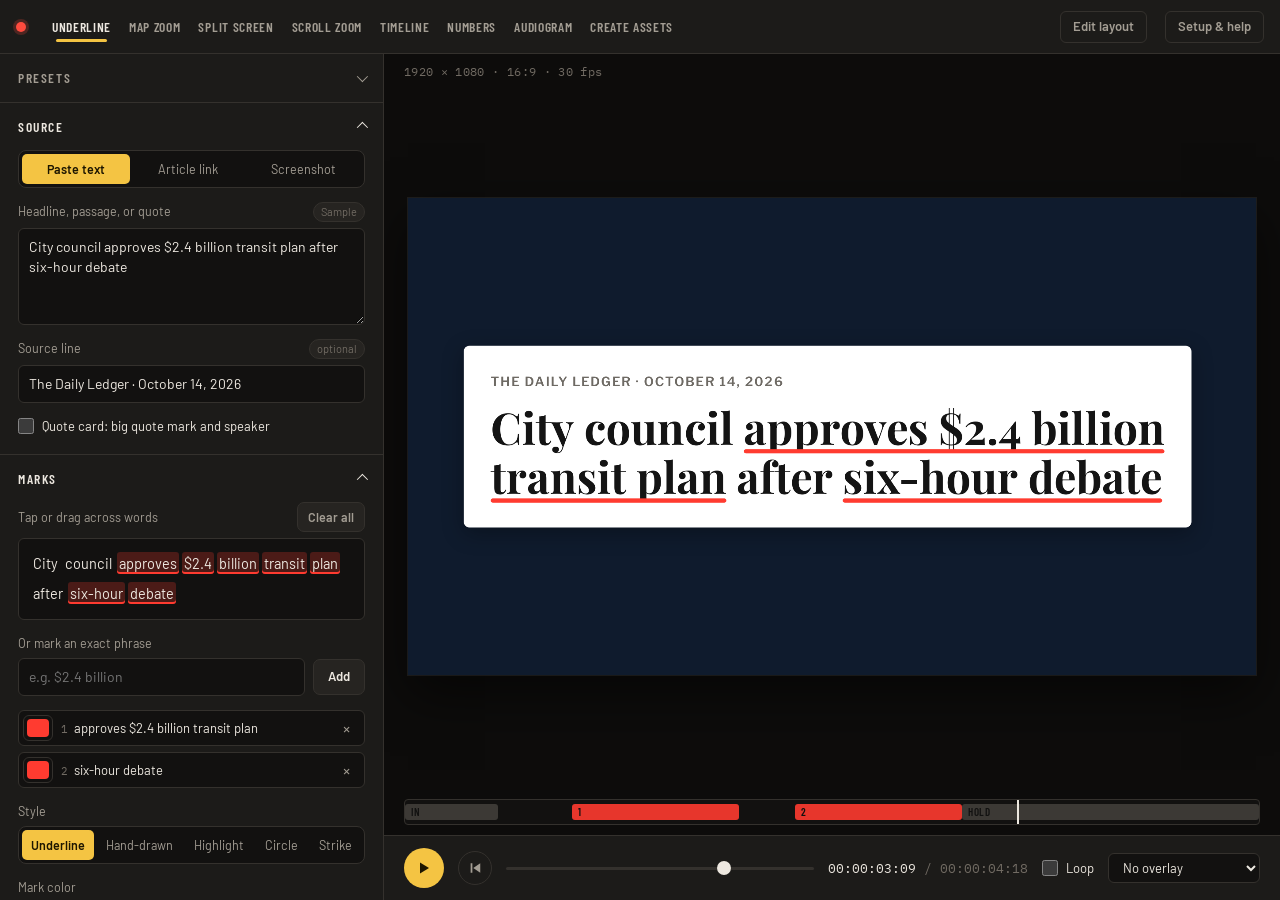
==== apps/clipcut/ui/graphics/index.html @ 6d70668c "Phase 2: Clip Studio inside, as the Graphics tab; platform overlays in the player - The Graphics tab" ====
<!doctype html>
<html lang="en">
<head>
<meta charset="utf-8">
<meta name="viewport" content="width=device-width, initial-scale=1, viewport-fit=cover">
<title>Clip Studio</title>
<meta name="description" content="Browser tools for news-style video clips: animated underlines, map zooms and routes, split-screen layouts, and document scroll-and-zoom highlights.">
<link rel="preconnect" href="https://fonts.googleapis.com">
<link rel="preconnect" href="https://fonts.gstatic.com" crossorigin>
<!-- Interface fonts -->
<link rel="stylesheet" href="https://fonts.googleapis.com/css2?family=Barlow:wght@400;500;600;700&family=Barlow+Condensed:wght@500;600;700&family=IBM+Plex+Mono:wght@400;500&display=swap">
<!-- Fonts for the clips themselves (one link each so a single failure can't break the rest) -->
<link rel="stylesheet" href="https://fonts.googleapis.com/css2?family=Playfair+Display:wght@400;700;900&display=swap">
<link rel="stylesheet" href="https://fonts.googleapis.com/css2?family=Merriweather:wght@400;700;900&display=swap">
<link rel="stylesheet" href="https://fonts.googleapis.com/css2?family=Libre+Caslon+Text:wght@400;700&display=swap">
<link rel="stylesheet" href="https://fonts.googleapis.com/css2?family=Source+Serif+4:wght@400;700;900&display=swap">
<link rel="stylesheet" href="https://fonts.googleapis.com/css2?family=DM+Serif+Display&display=swap">
<link rel="stylesheet" href="https://fonts.googleapis.com/css2?family=Libre+Franklin:wght@400;600;700;900&display=swap">
<link rel="stylesheet" href="https://fonts.googleapis.com/css2?family=Inter:wght@400;700;900&display=swap">
<link rel="stylesheet" href="https://fonts.googleapis.com/css2?family=Roboto:wght@400;700;900&display=swap">
<link rel="stylesheet" href="https://fonts.googleapis.com/css2?family=Archivo:wght@400;700;900&display=swap">
<link rel="stylesheet" href="https://fonts.googleapis.com/css2?family=Montserrat:wght@400;700;900&display=swap">
<link rel="stylesheet" href="https://fonts.googleapis.com/css2?family=Roboto+Condensed:wght@400;700&display=swap">
<link rel="stylesheet" href="https://fonts.googleapis.com/css2?family=Oswald:wght@400;700&display=swap">
<link rel="stylesheet" href="https://fonts.googleapis.com/css2?family=Bebas+Neue&display=swap">
<link rel="stylesheet" href="lib/maplibre-gl/dist/maplibre-gl.css">
<link rel="stylesheet" href="css/styles.css">
</head>
<body>
<div class="app">
  <header class="topbar">
    <div class="brand"><span class="tally" aria-hidden="true"></span><span>Clip Studio</span></div>
    <nav class="tabs" role="tablist" aria-label="Tools">
      <button class="tab" role="tab" id="tab-ul" aria-controls="tool-ul" aria-selected="true">Underline</button>
      <button class="tab" role="tab" id="tab-mp" aria-controls="tool-mp" aria-selected="false">Map Zoom</button>
      <button class="tab" role="tab" id="tab-sp" aria-controls="tool-sp" aria-selected="false">Split Screen</button>
      <button class="tab" role="tab" id="tab-sz" aria-controls="tool-sz" aria-selected="false">Scroll Zoom</button>
      <button class="tab" role="tab" id="tab-tl" aria-controls="tool-tl" aria-selected="false">Timeline</button>
      <button class="tab" role="tab" id="tab-nm" aria-controls="tool-nm" aria-selected="false">Numbers</button>
      <button class="tab" role="tab" id="tab-au" aria-controls="tool-au" aria-selected="false">Audiogram</button>
      <button class="tab" role="tab" id="tab-as" aria-controls="tool-lt" aria-selected="false">Create Assets</button>
    </nav>
    <div class="spacer"></div>
    <button class="ghost" id="layout-edit" aria-pressed="false">Edit layout</button>
    <button class="ghost" id="open-help">Setup &amp; help</button>
  </header>
  <nav class="subtabs" id="subtabs-as" role="tablist" aria-label="Create Assets" hidden>
    <button class="subtab" role="tab" id="tab-lt" aria-controls="tool-lt" aria-selected="false">Lower Thirds</button>
    <button class="subtab" role="tab" id="tab-th" aria-controls="tool-th" aria-selected="false">Thumbnails</button>
  </nav>
  <div class="layout-bar" id="layout-bar" role="region" aria-label="Edit layout" hidden>
    <div class="lb-row">
      <span class="lb-title">Editing layout</span>
      <p class="lb-hint">Drag tabs and sections to move them, or use the arrows. Untick a tab or press a section’s eye to hide it. Changes save as you go; press Done when you’re finished.</p>
      <button class="btn primary lb-done" id="layout-done" type="button">Done</button>
    </div>
    <div class="lb-row">
      <span class="lbl">Tabs</span>
      <div class="lb-tabs" id="layout-tabs"></div>
    </div>
    <div class="lb-row">
      <label class="lbl" for="layout-saved">Saved layouts</label>
      <select id="layout-saved"></select>
      <button class="btn small" id="layout-del" type="button" disabled>Delete</button>
      <input type="text" id="layout-name" maxlength="40" placeholder="e.g. Morning desk" aria-label="Name for this layout">
      <button class="btn small" id="layout-save" type="button">Save layout</button>
      <span class="lb-sep" aria-hidden="true"></span>
      <button class="btn small" id="layout-reset" type="button">Reset to standard</button>
      <button class="btn small" id="layout-export" type="button">Export</button>
      <button class="btn small" id="layout-import" type="button">Import</button>
      <input type="file" id="layout-file" accept=".json,application/json" hidden>
    </div>
  </div>
  <div class="banner" id="env-banner" hidden></div>

  <!-- ===================== UNDERLINE TOOL ===================== -->
  <section class="tool" id="tool-ul" role="tabpanel" aria-labelledby="tab-ul">
    <aside class="rack" aria-label="Underline settings">
      <details class="sec">
        <summary>Presets</summary>
        <div class="sec-body" data-presets="ul"></div>
      </details>

      <details class="sec" open>
        <summary>Source</summary>
        <div class="sec-body">
          <div class="seg" role="radiogroup" aria-label="What to underline">
            <label><input type="radio" name="ul-src" value="paste"><span>Paste text</span></label>
            <label><input type="radio" name="ul-src" value="link"><span>Article link</span></label>
            <label><input type="radio" name="ul-src" value="shot"><span>Screenshot</span></label>
          </div>
          <div class="field" id="ul-paste-pane">
            <div class="lbl"><label for="ul-text">Headline, passage, or quote</label><span class="tag" id="ul-sample-tag">Sample</span></div>
            <textarea id="ul-text" rows="4" spellcheck="true"></textarea>
          </div>
          <div class="field" id="ul-link-pane" hidden>
            <label class="lbl" for="ul-url">Article URL</label>
            <div class="row-inline">
              <input type="url" id="ul-url" placeholder="https://…" autocomplete="off">
              <button class="btn" id="ul-fetch">Get text</button>
            </div>
            <p class="status" id="ul-fetch-status" role="status"></p>
            <div class="article-list" id="ul-article"></div>
            <p class="hint">Pages are read through the free r.jina.ai reader. Paywalled or bot-blocking sites may not load; if so, copy the text and paste it instead.</p>
          </div>
          <div class="field shot-only" id="ul-shot-pane">
            <div class="drop" id="ul-drop">
              <div class="btn-row" style="width:100%">
                <button class="btn primary" id="ul-shot-pick">Choose screenshot</button>
                <button class="btn" id="ul-shot-edit" aria-pressed="false">Draw boxes</button>
              </div>
              <span class="fname" id="ul-shot-name">No screenshot yet. You can also drop an image here or paste one (Ctrl/Cmd+V).</span>
              <input type="file" id="ul-shot-file" accept="image/*" hidden>
            </div>
            <p class="hint">With <strong>Draw boxes</strong> on, drag across the words on the preview. Each box becomes one mark, drawn in order.</p>
            <label class="check"><input type="checkbox" id="ul-shot-join"> Next box continues the last mark (for phrases that wrap)</label>
            <ul class="spans" id="ul-marks" aria-label="Marks, in drawing order"></ul>
            <div class="btn-row"><button class="btn small" id="ul-marks-clear">Clear boxes</button></div>
            <p class="hint">Screenshots stay in this page only; reopening the file needs a fresh upload.</p>
          </div>
          <div class="field text-only">
            <label class="lbl" for="ul-source">Source line <span class="tag">optional</span></label>
            <input type="text" id="ul-source" placeholder="Outlet · Date">
          </div>
          <div class="field text-only">
            <label class="check"><input type="checkbox" id="ul-quote"> Quote card: big quote mark and speaker</label>
          </div>
          <div class="field text-only" id="ul-quote-f">
            <div class="row2">
              <input type="text" id="ul-qname" placeholder="Speaker name" aria-label="Speaker name">
              <input type="text" id="ul-qtitle" placeholder="Title or role" aria-label="Speaker title">
            </div>
            <div class="headshot">
              <img id="ul-headshot-img" alt="" hidden>
              <button class="btn small" id="ul-headshot-pick">Add headshot</button>
              <button class="btn small" id="ul-headshot-clear" hidden>Remove</button>
              <input type="file" id="ul-headshot-file" accept="image/*" hidden>
            </div>
          </div>
        </div>
      </details>

      <details class="sec" open>
        <summary>Marks</summary>
        <div class="sec-body">
          <div class="field text-only">
            <div class="lbl"><span>Tap or drag across words</span><button class="btn small" id="ul-clear">Clear all</button></div>
            <div class="words" id="ul-words" aria-label="Words in your text. Tap to underline."></div>
          </div>
          <div class="field text-only">
            <label class="lbl" for="ul-find">Or mark an exact phrase</label>
            <div class="row-inline">
              <input type="text" id="ul-find" placeholder="e.g. $2.4 billion">
              <button class="btn" id="ul-find-add">Add</button>
            </div>
          </div>
          <ul class="spans text-only" id="ul-spans" aria-label="Underlines, in drawing order"></ul>
          <div class="field">
            <span class="lbl">Style</span>
            <div class="seg" role="radiogroup" aria-label="Mark style">
              <label><input type="radio" name="ul-style" value="underline"><span>Underline</span></label>
              <label><input type="radio" name="ul-style" value="marker"><span>Hand-drawn</span></label>
              <label><input type="radio" name="ul-style" value="highlight"><span>Highlight</span></label>
              <label><input type="radio" name="ul-style" value="circle"><span>Circle</span></label>
              <label><input type="radio" name="ul-style" value="strike"><span>Strike</span></label>
            </div>
          </div>
          <div class="field">
            <label class="lbl" for="ul-color">Mark color</label>
            <div class="color"><input type="color" id="ul-color"><input type="text" id="ul-color-hex" maxlength="7" spellcheck="false" aria-label="Mark color hex"></div>
            <div class="swatches" data-target="ul-color"></div>
          </div>
          <div class="field" id="ul-thick-f">
            <label class="lbl" for="ul-thick">Line thickness</label>
            <div class="range"><input type="range" id="ul-thick" min="2" max="40" step="1"><output for="ul-thick"></output></div>
          </div>
          <div class="field" id="ul-offset-f">
            <label class="lbl" for="ul-offset">Distance below text</label>
            <div class="range"><input type="range" id="ul-offset" min="-10" max="50" step="1"><output for="ul-offset"></output></div>
          </div>
          <div class="field text-only" id="ul-hlh-f">
            <label class="lbl" for="ul-hlh">Highlight height</label>
            <div class="range"><input type="range" id="ul-hlh" min="20" max="115" step="1"><output for="ul-hlh"></output></div>
          </div>
          <div class="field" id="ul-hlo-f">
            <label class="lbl" for="ul-hlo">Highlight opacity</label>
            <div class="range"><input type="range" id="ul-hlo" min="0.2" max="1" step="0.05"><output for="ul-hlo"></output></div>
          </div>
          <div class="field text-only" id="ul-hltext-f">
            <label class="check"><input type="checkbox" id="ul-hltext-on"> Change text color inside highlight</label>
            <div class="color" id="ul-hltext-c"><input type="color" id="ul-hltext"><input type="text" id="ul-hltext-hex" maxlength="7" spellcheck="false" aria-label="Highlighted text color hex"></div>
          </div>
        </div>
      </details>

      <details class="sec" open>
        <summary>Look</summary>
        <div class="sec-body">
          <div class="field">
            <label class="lbl" for="ul-bg">Background</label>
            <div class="color"><input type="color" id="ul-bg"><input type="text" id="ul-bg-hex" maxlength="7" spellcheck="false" aria-label="Background hex"></div>
            <label class="check"><input type="checkbox" id="ul-transparent"> Transparent background (PNG frames)</label>
          </div>
          <div class="field">
            <span class="lbl">Background image <span class="tag">optional</span></span>
            <div class="btn-row">
              <button class="btn small" id="ul-bgimg-pick">Choose image</button>
              <button class="btn small" id="ul-bgimg-clear" hidden>Remove</button>
            </div>
            <span class="fname" id="ul-bgimg-name"></span>
            <input type="file" id="ul-bgimg-file" accept="image/*" hidden>
          </div>
          <div class="group" id="ul-bgimg-f" hidden>
            <div class="field">
              <span class="lbl">Use the image</span>
              <div class="seg" role="radiogroup" aria-label="How the background image is used">
                <label><input type="radio" name="ul-bgfit" value="fill"><span>Fill the frame</span></label>
                <label><input type="radio" name="ul-bgfit" value="grid"><span>Grid repeat</span></label>
              </div>
            </div>
            <div class="group" id="ul-bggrid-f">
              <div class="field">
                <span class="lbl">Grid layout</span>
                <div class="seg" role="radiogroup" aria-label="Grid layout">
                  <label><input type="radio" name="ul-bggrid" value="even"><span>Even</span></label>
                  <label><input type="radio" name="ul-bggrid" value="brick"><span>Brick</span></label>
                  <label><input type="radio" name="ul-bggrid" value="checker"><span>Checker</span></label>
                  <label><input type="radio" name="ul-bggrid" value="tilted"><span>Tilted</span></label>
                </div>
              </div>
              <div class="row2">
                <div class="field">
                  <label class="lbl" for="ul-bgcols">Columns</label>
                  <div class="range"><input type="range" id="ul-bgcols" min="1" max="8" step="1"><output for="ul-bgcols"></output></div>
                </div>
                <div class="field">
                  <label class="lbl" for="ul-bggap">Gap</label>
                  <div class="range"><input type="range" id="ul-bggap" min="0" max="40" step="1"><output for="ul-bggap"></output></div>
                </div>
              </div>
            </div>
            <div class="row2">
              <div class="field">
                <label class="lbl" for="ul-bgdim">Tint with background color</label>
                <div class="range"><input type="range" id="ul-bgdim" min="0" max="0.9" step="0.05"><output for="ul-bgdim"></output></div>
              </div>
              <div class="field">
                <label class="lbl" for="ul-bgblur">Blur</label>
                <div class="range"><input type="range" id="ul-bgblur" min="0" max="20" step="1"><output for="ul-bgblur"></output></div>
              </div>
            </div>
            <label class="check"><input type="checkbox" id="ul-bgdrift"> Slow drift (the grid slides; a full-frame image pushes in)</label>
            <p class="hint">The tint keeps the text readable. The gaps show the background color.</p>
          </div>
          <div class="row2 text-only">
            <div class="field">
              <label class="lbl" for="ul-fg">Text</label>
              <div class="color"><input type="color" id="ul-fg"><input type="text" id="ul-fg-hex" maxlength="7" spellcheck="false" aria-label="Text color hex"></div>
            </div>
            <div class="field">
              <label class="lbl" for="ul-srccolor">Source and speaker</label>
              <div class="color"><input type="color" id="ul-srccolor"><input type="text" id="ul-srccolor-hex" maxlength="7" spellcheck="false" aria-label="Source line color hex"></div>
            </div>
          </div>
          <div class="field">
            <label class="check"><input type="checkbox" id="ul-card"> <span class="text-only">Put text on an article card</span><span class="shot-only">Rounded corners and shadow</span></label>
            <div class="color text-only" id="ul-cardcolor-f"><input type="color" id="ul-cardcolor" aria-label="Card color"><input type="text" id="ul-cardcolor-hex" maxlength="7" spellcheck="false" aria-label="Card color hex"></div>
          </div>
          <div class="field shot-only">
            <span class="lbl">Screenshot fit</span>
            <div class="seg" role="radiogroup" aria-label="Screenshot fit">
              <label><input type="radio" name="ul-shotfit" value="contain"><span>Whole image</span></label>
              <label><input type="radio" name="ul-shotfit" value="width"><span>Fill the width</span></label>
            </div>
          </div>
          <div class="field text-only">
            <label class="lbl" for="ul-font">Font</label>
            <div class="row2">
              <select id="ul-font"></select>
              <select id="ul-weight" aria-label="Weight">
                <option value="400">Regular</option>
                <option value="700">Bold</option>
                <option value="900">Black</option>
              </select>
            </div>
            <div class="row-inline">
              <input type="text" id="ul-customfont" placeholder="Or type an installed font name" aria-label="Installed font name">
              <button class="btn" id="ul-upload">Upload font</button>
              <input type="file" id="ul-fontfile" accept=".ttf,.otf,.woff,.woff2" hidden>
            </div>
          </div>
          <div class="field text-only">
            <label class="lbl" for="ul-size">Text size</label>
            <div class="range"><input type="range" id="ul-size" min="24" max="220" step="1"><output for="ul-size"></output></div>
            <label class="check"><input type="checkbox" id="ul-autofit"> Shrink long text to fit the frame</label>
          </div>
          <div class="field text-only">
            <label class="lbl" for="ul-srcsize">Source line size</label>
            <div class="range"><input type="range" id="ul-srcsize" min="14" max="64" step="1"><output for="ul-srcsize"></output></div>
            <p class="hint">A long source wraps onto a second line, and is made smaller only if it still doesn't fit.</p>
          </div>
          <div class="field text-only">
            <label class="lbl" for="ul-lh">Line spacing</label>
            <div class="range"><input type="range" id="ul-lh" min="0.9" max="1.7" step="0.01"><output for="ul-lh"></output></div>
          </div>
          <div class="row2 text-only">
            <div class="field">
              <span class="lbl">Align</span>
              <div class="seg" role="radiogroup" aria-label="Text alignment">
                <label><input type="radio" name="ul-align" value="left"><span>Left</span></label>
                <label><input type="radio" name="ul-align" value="center"><span>Center</span></label>
              </div>
            </div>
            <div class="field">
              <span class="lbl">Position</span>
              <div class="seg" role="radiogroup" aria-label="Vertical position">
                <label><input type="radio" name="ul-valign" value="top"><span>Top</span></label>
                <label><input type="radio" name="ul-valign" value="center"><span>Mid</span></label>
                <label><input type="radio" name="ul-valign" value="bottom"><span>Low</span></label>
              </div>
            </div>
          </div>
        </div>
      </details>

      <details class="sec" open>
        <summary>Timing</summary>
        <div class="sec-body">
          <div class="field">
            <span class="lbl">Entrance</span>
            <div class="seg" role="radiogroup" aria-label="Entrance">
              <label><input type="radio" name="ul-intro" value="none"><span>Already on screen</span></label>
              <label><input type="radio" name="ul-intro" value="fade"><span>Fade in</span></label>
              <label><input type="radio" name="ul-intro" value="rise"><span>Rise</span></label>
              <label><input type="radio" name="ul-intro" value="words"><span>Word by word</span></label>
            </div>
          </div>
          <div class="field" id="ul-wordgap-f">
            <label class="lbl" for="ul-wordgap">Time between words</label>
            <div class="range"><input type="range" id="ul-wordgap" min="0.03" max="0.5" step="0.01"><output for="ul-wordgap"></output></div>
          </div>
          <div class="field">
            <label class="lbl" for="ul-draw">Draw time per mark</label>
            <div class="range"><input type="range" id="ul-draw" min="0.15" max="4" step="0.05"><output for="ul-draw"></output></div>
            <label class="check"><input type="checkbox" id="ul-matchspeed"> Longer phrases take longer (same pen speed)</label>
          </div>
          <div class="row2">
            <div class="field">
              <label class="lbl" for="ul-delay">Start delay</label>
              <div class="range"><input type="range" id="ul-delay" min="0" max="4" step="0.05"><output for="ul-delay"></output></div>
            </div>
            <div class="field">
              <label class="lbl" for="ul-gap">Gap between</label>
              <div class="range"><input type="range" id="ul-gap" min="0" max="3" step="0.05"><output for="ul-gap"></output></div>
            </div>
          </div>
          <div class="field">
            <label class="lbl" for="ul-hold">Hold at end</label>
            <div class="range"><input type="range" id="ul-hold" min="0" max="8" step="0.1"><output for="ul-hold"></output></div>
          </div>
          <div class="field">
            <span class="lbl">Order</span>
            <div class="seg" role="radiogroup" aria-label="Order">
              <label><input type="radio" name="ul-order" value="sequence"><span>One after another</span></label>
              <label><input type="radio" name="ul-order" value="together"><span>All at once</span></label>
            </div>
          </div>
          <div class="field">
            <span class="lbl">Pen motion</span>
            <div class="seg" role="radiogroup" aria-label="Easing">
              <label><input type="radio" name="ul-ease" value="smooth"><span>Smooth</span></label>
              <label><input type="radio" name="ul-ease" value="snappy"><span>Snappy</span></label>
              <label><input type="radio" name="ul-ease" value="linear"><span>Steady</span></label>
            </div>
          </div>
        </div>
      </details>

      <details class="sec" open>
        <summary>Camera</summary>
        <div class="sec-body">
          <div class="seg" role="radiogroup" aria-label="Camera move">
            <label><input type="radio" name="ul-camera" value="still"><span>Still</span></label>
            <label><input type="radio" name="ul-camera" value="push"><span>Slow push-in</span></label>
            <label><input type="radio" name="ul-camera" value="follow"><span>Zoom to each mark</span></label>
          </div>
          <div class="field" id="ul-push-f">
            <label class="lbl" for="ul-push">Push-in amount</label>
            <div class="range"><input type="range" id="ul-push" min="1" max="25" step="1"><output for="ul-push"></output></div>
          </div>
          <div class="field" id="ul-follow-f">
            <label class="lbl" for="ul-followmax">Closest zoom</label>
            <div class="range"><input type="range" id="ul-followmax" min="1.1" max="4" step="0.1"><output for="ul-followmax"></output></div>
            <label class="check"><input type="checkbox" id="ul-followreturn"> Pull back to the full view at the end</label>
          </div>
        </div>
      </details>

      <details class="sec" open>
        <summary>Output</summary>
        <div class="sec-body" data-output="ul"></div>
      </details>
    </aside>

    <div class="stage">
      <div class="monitor-bar"><span id="ul-fmt"></span><span id="ul-fit"></span></div>
      <div class="monitor" id="ul-monitor">
        <div class="viewer" id="ul-viewer">
          <canvas id="ul-canvas" aria-label="Underline animation preview"></canvas>
          <canvas class="overlay" id="ul-guides" aria-hidden="true"></canvas>
        </div>
      </div>
      <div class="track" id="ul-track" aria-hidden="true"></div>
      <div class="transport" data-player="ul"></div>
    </div>
  </section>

  <!-- ===================== MAP ZOOM TOOL ===================== -->
  <section class="tool" id="tool-mp" role="tabpanel" aria-labelledby="tab-mp" hidden>
    <aside class="rack" aria-label="Map settings">
      <details class="sec">
        <summary>Presets</summary>
        <div class="sec-body" data-presets="mp"></div>
      </details>

      <details class="sec" open>
        <summary>Location</summary>
        <div class="sec-body">
          <div class="seg" role="radiogroup" aria-label="Map mode">
            <label><input type="radio" name="mp-mode" value="place"><span>Zoom to a place</span></label>
            <label><input type="radio" name="mp-mode" value="route"><span>Route A → B</span></label>
            <label><input type="radio" name="mp-mode" value="area"><span>Outline an area</span></label>
          </div>

          <div class="field area-only">
            <label class="lbl" for="mp-akind">Area</label>
            <select id="mp-akind">
              <option value="state">State</option>
              <option value="county">County</option>
              <option value="place">City or town</option>
              <option value="cd">Congressional district</option>
              <option value="sldu">State Senate district</option>
              <option value="sldl">State House district</option>
              <option value="radius">Radius around a point</option>
            </select>
            <div class="row2" id="mp-arad-f">
              <div class="field">
                <label class="lbl" for="mp-arad">Radius</label>
                <div class="range"><input type="range" id="mp-arad" min="0.5" max="200" step="0.5"><output for="mp-arad"></output></div>
              </div>
              <div class="field">
                <span class="lbl">Unit</span>
                <div class="seg" role="radiogroup" aria-label="Radius unit">
                  <label><input type="radio" name="mp-aunit" value="mi"><span>Miles</span></label>
                  <label><input type="radio" name="mp-aunit" value="km"><span>Kilometers</span></label>
                </div>
              </div>
            </div>
            <label class="lbl" for="mp-aq">Name, or an address inside it</label>
            <div class="row-inline">
              <input type="text" id="mp-aq" autocomplete="off" spellcheck="false">
              <button class="btn primary" id="mp-ago" title="Replace the areas in this clip">Outline</button>
              <button class="btn" id="mp-aadd" title="Add to the areas in this clip (Shift+Enter)">Add</button>
            </div>
            <p class="status" id="mp-astatus" role="status"></p>
            <p class="hint">Type a name (Texas · Travis County, TX · Austin, TX · TX-35 · TX SD 14) or any address to outline the area it's in. <strong>Add</strong> puts several areas in one clip. Lines come from the US Census Bureau.</p>
          </div>
          <div class="field area-only">
            <span class="lbl">In this clip</span>
            <p class="hint" id="mp-aempty">No areas yet.</p>
            <ul class="area-list" id="mp-alist" aria-label="Areas in this clip, in drawing order"></ul>
            <div class="field" id="mp-aorder-f">
              <div class="seg" role="radiogroup" aria-label="Drawing order">
                <label><input type="radio" name="mp-aorder" value="seq"><span>One after another</span></label>
                <label><input type="radio" name="mp-aorder" value="together"><span>All at once</span></label>
              </div>
            </div>
          </div>

          <div class="field place-only">
            <div class="lbl"><label for="mp-query">Google Maps link, coordinates, or address</label><span class="tag" id="mp-sample-tag">Sample</span></div>
            <div class="row-inline">
              <input type="text" id="mp-query" placeholder="Paste a link, 40.7484, -73.9857, or an address" autocomplete="off" role="combobox" aria-autocomplete="list" aria-expanded="false" aria-controls="mp-query-list">
              <button class="btn primary" id="mp-find">Find</button>
            </div>
            <p class="status" id="mp-status" role="status"></p>
            <ul class="suggest" id="mp-query-list" role="listbox" aria-label="Matching places" hidden></ul>
            <p class="hint">Start typing a place or street address to see matches. Use ↑ ↓ and Enter, or click one, to zoom there.</p>
          </div>
          <div class="loc-card place-only">
            <strong id="mp-loc-name"></strong>
            <span class="coords" id="mp-loc-coords"></span>
            <span class="via" id="mp-loc-via"></span>
          </div>
          <div class="btn-row place-only">
            <button class="btn small" id="mp-pin-center">Move pin to map center</button>
            <button class="btn small" id="mp-use-view">Use this view as end shot</button>
            <button class="btn small" id="mp-reset-view" hidden>Reset end shot</button>
          </div>
          <p class="hint place-only">Pause, then drag, scroll, or right-drag the preview to frame the final shot.</p>

          <div class="field route-only">
            <div class="lbl"><label for="mp-ra">From</label><span class="tag" id="mp-route-sample">Sample</span></div>
            <input type="text" id="mp-ra" placeholder="Link, coordinates, or address" autocomplete="off" role="combobox" aria-autocomplete="list" aria-expanded="false" aria-controls="mp-ra-list">
            <ul class="suggest" id="mp-ra-list" role="listbox" aria-label="Matching places for From" hidden></ul>
            <div id="mp-rstops" class="group"></div>
            <div class="btn-row"><button class="btn small" id="mp-rstop-add" type="button">Add a stop</button></div>
            <label class="lbl" for="mp-rb">To</label>
            <input type="text" id="mp-rb" placeholder="Link, coordinates, or address" autocomplete="off" role="combobox" aria-autocomplete="list" aria-expanded="false" aria-controls="mp-rb-list">
            <ul class="suggest" id="mp-rb-list" role="listbox" aria-label="Matching places for To" hidden></ul>
            <button class="btn primary" id="mp-route-go">Build route</button>
            <p class="status" id="mp-route-status" role="status"></p>
          </div>
          <div class="loc-card route-only">
            <strong id="mp-route-name"></strong>
            <span class="coords" id="mp-route-dist"></span>
          </div>
          <div class="field route-only">
            <span class="lbl">Path</span>
            <div class="seg" role="radiogroup" aria-label="Route path">
              <label><input type="radio" name="mp-rpath" value="arc"><span>Arc</span></label>
              <label><input type="radio" name="mp-rpath" value="great"><span>Flight path</span></label>
              <label><input type="radio" name="mp-rpath" value="roads"><span>Roads (driving)</span></label>
            </div>
          </div>
          <div class="field route-only" id="mp-bend-f">
            <label class="lbl" for="mp-bend">Arc curve</label>
            <div class="range"><input type="range" id="mp-bend" min="0" max="0.5" step="0.01"><output for="mp-bend"></output></div>
          </div>
        </div>
      </details>

      <details class="sec" open>
        <summary>Imagery &amp; 3D</summary>
        <div class="sec-body">
          <div class="field">
            <label class="lbl" for="mp-source">Map imagery</label>
            <select id="mp-source">
              <optgroup label="Free, no key">
                <option value="esri-sat">Satellite (Esri)</option>
                <option value="esri-hybrid">Satellite with roads and labels (Esri)</option>
                <option value="streets">Streets (OpenFreeMap)</option>
              </optgroup>
              <optgroup label="Google (your API key)">
                <option value="google-sat">Google satellite</option>
                <option value="google-hybrid">Google hybrid</option>
                <option value="google-road">Google roadmap</option>
              </optgroup>
            </select>
          </div>
          <div class="field" id="mp-gkey-f">
            <label class="lbl" for="mp-gkey">Google Maps API key</label>
            <div class="row-inline">
              <input type="password" id="mp-gkey" placeholder="AIza…" autocomplete="off" spellcheck="false">
              <button class="btn" id="mp-gkey-test">Save &amp; test</button>
            </div>
            <p class="status" id="mp-gkey-status" role="status"></p>
            <p class="hint">Stored only in this browser. <a href="#" id="mp-help-link">How to get a key</a>. Google limits video use of its map tiles; read Setup &amp; help before publishing.</p>
          </div>
          <div class="field">
            <span class="lbl">Projection</span>
            <div class="seg" role="radiogroup" aria-label="Projection">
              <label><input type="radio" name="mp-proj" value="globe"><span>Globe (from space)</span></label>
              <label><input type="radio" name="mp-proj" value="flat"><span>Flat map</span></label>
            </div>
            <label class="check"><input type="checkbox" id="mp-stars"> Stars behind the globe</label>
          </div>
          <div class="field">
            <label class="check"><input type="checkbox" id="mp-terrain"> 3D terrain (mountains and valleys)</label>
            <div class="range" id="mp-exag-f"><input type="range" id="mp-exag" min="1" max="3" step="0.1" aria-label="Terrain height"><output for="mp-exag"></output></div>
          </div>
          <div class="field">
            <label class="check"><input type="checkbox" id="mp-buildings"> 3D buildings</label>
            <div class="color" id="mp-bcolor-f"><input type="color" id="mp-bcolor" aria-label="Building color"><input type="text" id="mp-bcolor-hex" maxlength="7" spellcheck="false" aria-label="Building color hex"></div>
          </div>
          <p class="hint">3D shows once the camera tilts. Raise <strong>Tilt at end</strong> under Camera to 45–60°. Buildings appear from about zoom 14 in.</p>
          <p class="hint" id="mp-credit"></p>
        </div>
      </details>

      <details class="sec" open>
        <summary>Camera</summary>
        <div class="sec-body">
          <label class="check route-only"><input type="checkbox" id="mp-flyin"> Fly in from space before the line draws</label>
          <div class="field" id="mp-z0-f">
            <label class="lbl" for="mp-z0">Start zoom <span id="mp-z0-name"></span></label>
            <div class="range"><input type="range" id="mp-z0" min="0.5" max="14" step="0.1"><output for="mp-z0"></output></div>
          </div>
          <div class="field place-only">
            <label class="lbl" for="mp-z1">End zoom <span id="mp-z1-name"></span></label>
            <div class="range"><input type="range" id="mp-z1" min="3" max="21" step="0.1"><output for="mp-z1"></output></div>
          </div>
          <div class="field" id="mp-spin-f">
            <label class="lbl" for="mp-spin">Globe spin on the way in</label>
            <div class="range"><input type="range" id="mp-spin" min="-180" max="180" step="1"><output for="mp-spin"></output></div>
          </div>
          <div class="field route-only">
            <span class="lbl">While the line draws</span>
            <div class="seg" role="radiogroup" aria-label="Route camera">
              <label><input type="radio" name="mp-rcam" value="fit"><span>Show whole route</span></label>
              <label><input type="radio" name="mp-rcam" value="follow"><span>Follow the line</span></label>
            </div>
          </div>
          <div class="field route-only" id="mp-rzoom-f">
            <label class="lbl" for="mp-rzoom">Follow zoom <span id="mp-rzoom-name"></span></label>
            <div class="range"><input type="range" id="mp-rzoom" min="4" max="17" step="0.1"><output for="mp-rzoom"></output></div>
          </div>
          <div class="row2">
            <div class="field">
              <label class="lbl" for="mp-rotate">Rotate</label>
              <div class="range"><input type="range" id="mp-rotate" min="-180" max="180" step="1"><output for="mp-rotate"></output></div>
            </div>
            <div class="field">
              <label class="lbl" for="mp-pitch">Tilt at end</label>
              <div class="range"><input type="range" id="mp-pitch" min="0" max="65" step="1"><output for="mp-pitch"></output></div>
            </div>
          </div>
          <div class="field" id="mp-dur-f">
            <label class="lbl" for="mp-dur"><span class="place-only">Zoom time</span><span class="route-only">Fly-in time</span><span class="area-only">Fly-in time</span></label>
            <div class="range"><input type="range" id="mp-dur" min="1" max="20" step="0.1"><output for="mp-dur"></output></div>
          </div>
          <div class="field route-only">
            <label class="lbl" for="mp-rdraw">Line draw time</label>
            <div class="range"><input type="range" id="mp-rdraw" min="1" max="20" step="0.1"><output for="mp-rdraw"></output></div>
          </div>
          <div class="field route-only">
            <label class="lbl" for="mp-rpause">Pause at each stop <span class="tag">routes with stops</span></label>
            <div class="range"><input type="range" id="mp-rpause" min="0" max="3" step="0.1"><output for="mp-rpause"></output></div>
          </div>
          <div class="row2">
            <div class="field">
              <label class="lbl" for="mp-delay">Hold at start</label>
              <div class="range"><input type="range" id="mp-delay" min="0" max="4" step="0.1"><output for="mp-delay"></output></div>
            </div>
            <div class="field">
              <label class="lbl" for="mp-hold">Hold at end</label>
              <div class="range"><input type="range" id="mp-hold" min="0" max="8" step="0.1"><output for="mp-hold"></output></div>
            </div>
          </div>
          <div class="field">
            <span class="lbl">Motion</span>
            <div class="seg" role="radiogroup" aria-label="Zoom easing">
              <label><input type="radio" name="mp-ease" value="smooth"><span>Smooth</span></label>
              <label><input type="radio" name="mp-ease" value="glide"><span>Fast, then settle</span></label>
              <label><input type="radio" name="mp-ease" value="linear"><span>Steady</span></label>
            </div>
          </div>
        </div>
      </details>

      <details class="sec route-only" open>
        <summary>Route line</summary>
        <div class="sec-body">
          <div class="field">
            <label class="lbl" for="mp-lcolor">Line color</label>
            <div class="color"><input type="color" id="mp-lcolor"><input type="text" id="mp-lcolor-hex" maxlength="7" spellcheck="false" aria-label="Line color hex"></div>
            <div class="swatches" data-target="mp-lcolor"></div>
          </div>
          <div class="field">
            <label class="lbl" for="mp-lwidth">Line width</label>
            <div class="range"><input type="range" id="mp-lwidth" min="1" max="14" step="0.5"><output for="mp-lwidth"></output></div>
          </div>
          <label class="check"><input type="checkbox" id="mp-lglow"> Glow</label>
          <label class="check"><input type="checkbox" id="mp-ldash"> Dashed</label>
          <div class="field">
            <span class="lbl">Moving icon</span>
            <div class="seg" role="radiogroup" aria-label="Moving icon">
              <label><input type="radio" name="mp-ricon" value="plane"><span>Plane</span></label>
              <label><input type="radio" name="mp-ricon" value="arrow"><span>Arrow</span></label>
              <label><input type="radio" name="mp-ricon" value="dot"><span>Dot</span></label>
              <label><input type="radio" name="mp-ricon" value="none"><span>None</span></label>
            </div>
          </div>
        </div>
      </details>

      <details class="sec area-only" open>
        <summary>Outline</summary>
        <div class="sec-body">
          <div class="field">
            <label class="lbl" for="mp-acolor">Line color <span class="tag">first area; set others in the list</span></label>
            <div class="color"><input type="color" id="mp-acolor"><input type="text" id="mp-acolor-hex" maxlength="7" spellcheck="false" aria-label="Outline color hex"></div>
            <div class="swatches" data-target="mp-acolor"></div>
          </div>
          <div class="row2">
            <div class="field">
              <label class="lbl" for="mp-awidth">Line width</label>
              <div class="range"><input type="range" id="mp-awidth" min="1" max="12" step="0.5"><output for="mp-awidth"></output></div>
            </div>
            <div class="field">
              <label class="lbl" for="mp-adraw">Draw time</label>
              <div class="range"><input type="range" id="mp-adraw" min="0.3" max="6" step="0.1"><output for="mp-adraw"></output></div>
            </div>
          </div>
          <div class="row2">
            <div class="field">
              <label class="lbl" for="mp-afill">Tint inside</label>
              <div class="range"><input type="range" id="mp-afill" min="0" max="0.6" step="0.02"><output for="mp-afill"></output></div>
            </div>
            <div class="field">
              <label class="lbl" for="mp-adim">Dim outside</label>
              <div class="range"><input type="range" id="mp-adim" min="0" max="0.85" step="0.05"><output for="mp-adim"></output></div>
            </div>
          </div>
          <div class="field">
            <label class="lbl" for="mp-alabel">Lower-third title</label>
            <input type="text" id="mp-alabel" placeholder="Area name">
            <p class="hint">Each area's label on the map is edited in the list above. Clear a label to hide it, for example where two labels overlap.</p>
          </div>
        </div>
      </details>

      <details class="sec" open>
        <summary>Marker &amp; label</summary>
        <div class="sec-body">
          <div class="field not-area">
            <span class="lbl"><span class="place-only">Marker</span><span class="route-only">Marker at the destination</span></span>
            <div class="seg" role="radiogroup" aria-label="Marker">
              <label><input type="radio" name="mp-marker" value="pin"><span>Pin drop</span></label>
              <label><input type="radio" name="mp-marker" value="pulse"><span>Pulse</span></label>
              <label><input type="radio" name="mp-marker" value="target"><span>Target ring</span></label>
              <label><input type="radio" name="mp-marker" value="none"><span>None</span></label>
            </div>
          </div>
          <div class="field not-area">
            <label class="lbl" for="mp-mcolor">Marker color</label>
            <div class="color"><input type="color" id="mp-mcolor"><input type="text" id="mp-mcolor-hex" maxlength="7" spellcheck="false" aria-label="Marker color hex"></div>
            <div class="swatches" data-target="mp-mcolor"></div>
          </div>
          <div class="field place-only">
            <label class="lbl" for="mp-label">Label text</label>
            <input type="text" id="mp-label" placeholder="Place name">
          </div>
          <div class="row2 route-only">
            <div class="field">
              <label class="lbl" for="mp-rla">From label</label>
              <input type="text" id="mp-rla" placeholder="Start">
            </div>
            <div class="field">
              <label class="lbl" for="mp-rlb">To label</label>
              <input type="text" id="mp-rlb" placeholder="Destination">
            </div>
          </div>
          <div class="field route-only">
            <label class="lbl" for="mp-rtitle">Lower-third title</label>
            <input type="text" id="mp-rtitle" placeholder="New York → London">
          </div>
          <div class="field">
            <span class="lbl">Label style</span>
            <div class="seg" role="radiogroup" aria-label="Label style">
              <label><input type="radio" name="mp-lstyle" value="pill"><span>On the map</span></label>
              <label><input type="radio" name="mp-lstyle" value="lower"><span>Lower third</span></label>
              <label><input type="radio" name="mp-lstyle" value="off"><span>Off</span></label>
            </div>
          </div>
          <div class="row2">
            <div class="field">
              <label class="lbl" for="mp-lbg">Label fill</label>
              <div class="color"><input type="color" id="mp-lbg"><input type="text" id="mp-lbg-hex" maxlength="7" spellcheck="false" aria-label="Label fill hex"></div>
            </div>
            <div class="field">
              <label class="lbl" for="mp-lfg">Label text</label>
              <div class="color"><input type="color" id="mp-lfg"><input type="text" id="mp-lfg-hex" maxlength="7" spellcheck="false" aria-label="Label text hex"></div>
            </div>
          </div>
          <label class="check"><input type="checkbox" id="mp-coords"> Lower third shows coordinates, route distance, or the kind of area</label>
          <label class="check"><input type="checkbox" id="mp-vignette"> Darken the edges (vignette)</label>
        </div>
      </details>

      <details class="sec" open>
        <summary>Output</summary>
        <div class="sec-body" data-output="mp"></div>
      </details>
    </aside>

    <div class="stage">
      <div class="monitor-bar"><span id="mp-fmt"></span><span id="mp-tiles"></span></div>
      <div class="monitor" id="mp-monitor">
        <div class="viewer space" id="mp-viewer">
          <canvas id="mp-stars-c" aria-hidden="true"></canvas>
          <div class="mapbox" id="mp-map" aria-label="Map preview"></div>
          <canvas class="overlay" id="mp-overlay" aria-hidden="true"></canvas>
          <div class="viewer-msg" id="mp-msg" role="status" hidden></div>
        </div>
      </div>
      <div class="track" id="mp-track" aria-hidden="true"></div>
      <div class="transport" data-player="mp"></div>
    </div>
  </section>

  <!-- ===================== SPLIT SCREEN TOOL ===================== -->
  <section class="tool" id="tool-sp" role="tabpanel" aria-labelledby="tab-sp" hidden>
    <aside class="rack" aria-label="Split screen settings">
      <details class="sec">
        <summary>Presets</summary>
        <div class="sec-body" data-presets="sp"></div>
      </details>

      <details class="sec" open>
        <summary>Layout</summary>
        <div class="sec-body">
          <div class="field">
            <span class="lbl">Frame</span>
            <div class="seg" role="radiogroup" aria-label="Frame">
              <label><input type="radio" name="sp-orient" value="16:9"><span>16:9 horizontal</span></label>
              <label><input type="radio" name="sp-orient" value="9:16"><span>9:16 vertical</span></label>
            </div>
          </div>
          <div class="field">
            <span class="lbl">Panels <span class="tag">4 in 16:9 uses the grid</span></span>
            <div class="seg" role="radiogroup" aria-label="Number of panels">
              <label><input type="radio" name="sp-count" value="1"><span>1</span></label>
              <label><input type="radio" name="sp-count" value="2"><span>2</span></label>
              <label><input type="radio" name="sp-count" value="3"><span>3</span></label>
              <label id="sp-count-4"><input type="radio" name="sp-count" value="4"><span>4</span></label>
            </div>
          </div>
          <div class="field" id="sp-layout-f">
            <span class="lbl">Arrangement <span class="tag">grid uses 4 panels, wipe uses 2</span></span>
            <div class="seg" role="radiogroup" aria-label="Panel arrangement">
              <label><input type="radio" name="sp-layout" value="stack"><span id="sp-layout-stack">Stacked rows</span></label>
              <label><input type="radio" name="sp-layout" value="grid"><span>2 × 2 grid</span></label>
              <label><input type="radio" name="sp-layout" value="wipe"><span>Before / after wipe</span></label>
            </div>
          </div>
          <div class="group" id="sp-wipe-f">
            <p class="hint">Panel 1 is the before, panel 2 the after. Both fill the frame; the divider sweeps across to reveal panel 2.</p>
            <div class="row2">
              <div class="field">
                <span class="lbl">Wipe</span>
                <div class="seg" role="radiogroup" aria-label="Wipe ending">
                  <label><input type="radio" name="sp-wipemode" value="compare"><span>Stop halfway</span></label>
                  <label><input type="radio" name="sp-wipemode" value="reveal"><span>Reveal all</span></label>
                </div>
              </div>
              <div class="field">
                <span class="lbl">Direction</span>
                <div class="seg" role="radiogroup" aria-label="Wipe direction">
                  <label><input type="radio" name="sp-wipedir" value="lr"><span>Across</span></label>
                  <label><input type="radio" name="sp-wipedir" value="tb"><span>Down</span></label>
                </div>
              </div>
            </div>
            <div class="row2">
              <div class="field">
                <label class="lbl" for="sp-wipehold">Hold before wipe</label>
                <div class="range"><input type="range" id="sp-wipehold" min="0" max="5" step="0.1"><output for="sp-wipehold"></output></div>
              </div>
              <div class="field">
                <label class="lbl" for="sp-wipedur">Wipe time</label>
                <div class="range"><input type="range" id="sp-wipedur" min="0.4" max="5" step="0.1"><output for="sp-wipedur"></output></div>
              </div>
            </div>
            <div class="row2">
              <div class="field">
                <label class="lbl" for="sp-wipecolor">Divider</label>
                <div class="color"><input type="color" id="sp-wipecolor"><input type="text" id="sp-wipecolor-hex" maxlength="7" spellcheck="false" aria-label="Divider color hex"></div>
              </div>
              <label class="check"><input type="checkbox" id="sp-wipehandle"> Slider handle</label>
            </div>
          </div>
          <div class="btn-row">
            <button class="btn primary" id="sp-pick-all">Add videos or images</button>
            <input type="file" id="sp-file-all" accept="video/*,image/*" multiple hidden>
          </div>
          <p class="hint">Pick several files at once to fill the panels in order, or drop files straight onto a panel in the preview. Drag inside a panel to reposition it; scroll to zoom.</p>
          <div class="row2">
            <div class="field">
              <label class="lbl" for="sp-gap">Gap</label>
              <div class="range"><input type="range" id="sp-gap" min="0" max="60" step="1"><output for="sp-gap"></output></div>
            </div>
            <div class="field">
              <label class="lbl" for="sp-margin">Outer margin</label>
              <div class="range"><input type="range" id="sp-margin" min="0" max="120" step="1"><output for="sp-margin"></output></div>
            </div>
          </div>
          <div class="field">
            <label class="lbl" for="sp-radius">Rounded corners</label>
            <div class="range"><input type="range" id="sp-radius" min="0" max="60" step="1"><output for="sp-radius"></output></div>
          </div>
          <div class="row2">
            <div class="field">
              <label class="lbl" for="sp-bg">Background and gaps</label>
              <div class="color"><input type="color" id="sp-bg"><input type="text" id="sp-bg-hex" maxlength="7" spellcheck="false" aria-label="Background hex"></div>
            </div>
            <div class="field">
              <label class="lbl" for="sp-panelbg">Empty panel</label>
              <div class="color"><input type="color" id="sp-panelbg"><input type="text" id="sp-panelbg-hex" maxlength="7" spellcheck="false" aria-label="Panel color hex"></div>
            </div>
          </div>
        </div>
      </details>

      <details class="sec" open>
        <summary>Panels</summary>
        <div class="sec-body">
          <div class="panels" id="sp-panels"></div>
        </div>
      </details>

      <details class="sec" open>
        <summary>Animation</summary>
        <div class="sec-body">
          <div class="field">
            <span class="lbl">Panels come in</span>
            <div class="seg" role="radiogroup" aria-label="Entrance">
              <label><input type="radio" name="sp-entrance" value="none"><span>All at once</span></label>
              <label><input type="radio" name="sp-entrance" value="fade"><span>Fade</span></label>
              <label><input type="radio" name="sp-entrance" value="slide"><span>Slide</span></label>
              <label><input type="radio" name="sp-entrance" value="pop"><span>Pop</span></label>
              <label><input type="radio" name="sp-entrance" value="wipe"><span>Wipe</span></label>
            </div>
          </div>
          <div class="row2">
            <div class="field">
              <label class="lbl" for="sp-stagger">Between panels</label>
              <div class="range"><input type="range" id="sp-stagger" min="0" max="2" step="0.05"><output for="sp-stagger"></output></div>
            </div>
            <div class="field">
              <label class="lbl" for="sp-entdur">Entrance length</label>
              <div class="range"><input type="range" id="sp-entdur" min="0.1" max="2" step="0.05"><output for="sp-entdur"></output></div>
            </div>
          </div>
          <div class="field">
            <label class="lbl" for="sp-delay">Start delay</label>
            <div class="range"><input type="range" id="sp-delay" min="0" max="3" step="0.05"><output for="sp-delay"></output></div>
          </div>
          <div class="field">
            <label class="lbl" for="sp-motion">Motion strength <span class="tag">set motion per panel</span></label>
            <div class="range"><input type="range" id="sp-motion" min="0" max="40" step="1"><output for="sp-motion"></output></div>
          </div>
          <label class="check"><input type="checkbox" id="sp-spotlight"> Spotlight each panel in turn (dims the others)</label>
          <div class="field" id="sp-spot-f">
            <label class="check"><input type="checkbox" id="sp-spotmatch"> Spotlight lasts as long as each video</label>
            <div class="field" id="sp-spotdur-f">
              <label class="lbl" for="sp-spotdur">Spotlight length</label>
              <div class="range"><input type="range" id="sp-spotdur" min="0.5" max="15" step="0.1"><output for="sp-spotdur"></output></div>
            </div>
            <label class="check"><input type="checkbox" id="sp-spotplay"> Only the spotlighted video plays; the others hold still</label>
            <label class="lbl" for="sp-spotcolor">Spotlight outline</label>
            <div class="color"><input type="color" id="sp-spotcolor"><input type="text" id="sp-spotcolor-hex" maxlength="7" spellcheck="false" aria-label="Spotlight color hex"></div>
          </div>
        </div>
      </details>

      <details class="sec" open>
        <summary>Labels</summary>
        <div class="sec-body">
          <label class="check"><input type="checkbox" id="sp-badges"> Number each panel</label>
          <div class="row2">
            <div class="field">
              <span class="lbl">Position</span>
              <div class="seg" role="radiogroup" aria-label="Label position">
                <label><input type="radio" name="sp-lpos" value="top"><span>Top</span></label>
                <label><input type="radio" name="sp-lpos" value="bottom"><span>Bottom</span></label>
              </div>
            </div>
            <div class="field">
              <span class="lbl">Style</span>
              <div class="seg" role="radiogroup" aria-label="Label style">
                <label><input type="radio" name="sp-lstyle" value="pill"><span>Pill</span></label>
                <label><input type="radio" name="sp-lstyle" value="bar"><span>Bar</span></label>
              </div>
            </div>
          </div>
          <div class="field">
            <label class="lbl" for="sp-lsize">Label size</label>
            <div class="range"><input type="range" id="sp-lsize" min="16" max="70" step="1"><output for="sp-lsize"></output></div>
          </div>
          <div class="row2">
            <div class="field">
              <label class="lbl" for="sp-lbg">Label fill</label>
              <div class="color"><input type="color" id="sp-lbg"><input type="text" id="sp-lbg-hex" maxlength="7" spellcheck="false" aria-label="Label fill hex"></div>
            </div>
            <div class="field">
              <label class="lbl" for="sp-lfg">Label text</label>
              <div class="color"><input type="color" id="sp-lfg"><input type="text" id="sp-lfg-hex" maxlength="7" spellcheck="false" aria-label="Label text hex"></div>
            </div>
          </div>
          <p class="hint">Type each panel's label under Panels. In 9:16, keep labels out of the bottom fifth, where TikTok and Reels put captions; turn on Safe zones to check.</p>
        </div>
      </details>

      <details class="sec" open>
        <summary>Length &amp; sound</summary>
        <div class="sec-body">
          <label class="check"><input type="checkbox" id="sp-autodur"> Set the length from the videos</label>
          <div class="field" id="sp-dur-f">
            <label class="lbl" for="sp-dur">Length</label>
            <div class="range"><input type="range" id="sp-dur" min="1" max="60" step="0.5"><output for="sp-dur"></output></div>
          </div>
          <div class="field">
            <label class="lbl" for="sp-sound">Sound</label>
            <select id="sp-sound">
              <option value="one">One panel's sound</option>
              <option value="mix">All panels mixed</option>
              <option value="spot">Follow the spotlight</option>
              <option value="none">No sound</option>
            </select>
          </div>
          <div class="field" id="sp-soundpanel-f">
            <label class="lbl" for="sp-soundpanel">Sound from</label>
            <select id="sp-soundpanel"></select>
          </div>
          <p class="hint">Each video's own volume is under Panels. MP4 renders include the sound; PNG frames come with it as audio.wav.</p>
        </div>
      </details>

      <details class="sec" open>
        <summary>Output</summary>
        <div class="sec-body" data-output="sp"></div>
      </details>
    </aside>

    <div class="stage">
      <div class="monitor-bar"><span id="sp-fmt"></span><span id="sp-note"></span></div>
      <div class="monitor" id="sp-monitor">
        <div class="viewer" id="sp-viewer">
          <canvas id="sp-canvas" aria-label="Split screen preview. Drop files on a panel."></canvas>
          <canvas class="overlay" id="sp-guides" aria-hidden="true"></canvas>
        </div>
      </div>
      <div class="track" id="sp-track" aria-hidden="true"></div>
      <div class="transport" data-player="sp"></div>
    </div>
  </section>

  <!-- ===================== SCROLL ZOOM TOOL ===================== -->
  <section class="tool" id="tool-sz" role="tabpanel" aria-labelledby="tab-sz" hidden>
    <aside class="rack" aria-label="Scroll zoom settings">
      <details class="sec">
        <summary>Presets</summary>
        <div class="sec-body" data-presets="sz"></div>
      </details>

      <details class="sec" open>
        <summary>Document</summary>
        <div class="sec-body">
          <div class="drop" id="sz-drop">
            <div class="btn-row" style="width:100%">
              <button class="btn primary" id="sz-pick">Open PDF or images</button>
            </div>
            <span class="fname"><span class="tag" id="sz-sample-tag">Sample</span> <span id="sz-docname"></span></span>
            <input type="file" id="sz-file" accept="application/pdf,.pdf,image/*" multiple hidden>
          </div>
          <p class="status" id="sz-doc-status" role="status"></p>
          <p class="hint">Full-page screenshots work well too. Several images become pages in the order you pick them. You can also drop files on the preview or paste an image (Ctrl/Cmd+V). Files stay in this page only.</p>
          <div class="field">
            <label class="lbl" for="sz-label">Source label <span class="tag">optional</span></label>
            <input type="text" id="sz-label" placeholder="e.g. H.R. 1234 · Section 6" maxlength="80">
          </div>
        </div>
      </details>

      <details class="sec" open>
        <summary>Highlights</summary>
        <div class="sec-body">
          <div class="field">
            <label class="lbl" for="sz-find">Find words to highlight</label>
            <div class="row-inline">
              <input type="text" id="sz-find" placeholder="e.g. within ten years" autocomplete="off">
              <button class="btn" id="sz-find-add">Add</button>
            </div>
            <p class="status" id="sz-find-status" role="status"></p>
            <p class="hint">Works on PDFs with text. Scans, photos, and PDFs whose letters were saved as shapes are read by text recognition: slower, and the first time it downloads about 6 MB.</p>
          </div>
          <div class="field">
            <span class="lbl">Or draw boxes on the preview</span>
            <div class="btn-row">
              <button class="btn" id="sz-edit" aria-pressed="false">Draw boxes</button>
              <button class="btn small" id="sz-fitw">Fit width</button>
              <button class="btn small" id="sz-zout" aria-label="Zoom out">−</button>
              <button class="btn small" id="sz-zin" aria-label="Zoom in">+</button>
            </div>
            <div class="row-inline">
              <label class="lbl" for="sz-goto" style="flex:none">Go to page</label>
              <input type="number" id="sz-goto" min="1" value="1" class="num">
            </div>
            <label class="check"><input type="checkbox" id="sz-join"> Next box joins the last highlight (for lines that wrap)</label>
          </div>
          <ul class="spans" id="sz-marks" aria-label="Highlights, in order"></ul>
          <div class="btn-row"><button class="btn small" id="sz-marks-clear">Clear all highlights</button></div>
          <p class="hint">The clip scrolls to each highlight in this order, zooms in, and marks it. Click one in the list to see it.</p>
        </div>
      </details>

      <details class="sec" open>
        <summary>Look</summary>
        <div class="sec-body">
          <div class="field">
            <span class="lbl">Style</span>
            <div class="seg" role="radiogroup" aria-label="Highlight style">
              <label><input type="radio" name="sz-style" value="highlight"><span>Highlighter</span></label>
              <label><input type="radio" name="sz-style" value="underline"><span>Underline</span></label>
              <label><input type="radio" name="sz-style" value="box"><span>Box</span></label>
              <label><input type="radio" name="sz-style" value="none"><span>Dim only</span></label>
            </div>
          </div>
          <div class="field">
            <label class="lbl" for="sz-color">Highlight color</label>
            <div class="color"><input type="color" id="sz-color"><input type="text" id="sz-color-hex" maxlength="7" spellcheck="false" aria-label="Highlight color hex"></div>
            <div class="swatches" data-target="sz-color"></div>
          </div>
          <div class="field" id="sz-opacity-f">
            <label class="lbl" for="sz-opacity">Highlighter strength</label>
            <div class="range"><input type="range" id="sz-opacity" min="0.2" max="1" step="0.05"><output for="sz-opacity"></output></div>
          </div>
          <div class="field" id="sz-thick-f">
            <label class="lbl" for="sz-thick">Line thickness</label>
            <div class="range"><input type="range" id="sz-thick" min="2" max="20" step="1"><output for="sz-thick"></output></div>
          </div>
          <div class="field">
            <label class="lbl" for="sz-dim">Dim the rest of the page</label>
            <div class="range"><input type="range" id="sz-dim" min="0" max="0.85" step="0.05"><output for="sz-dim"></output></div>
          </div>
          <div class="field">
            <label class="lbl" for="sz-bg">Background</label>
            <div class="color"><input type="color" id="sz-bg"><input type="text" id="sz-bg-hex" maxlength="7" spellcheck="false" aria-label="Background hex"></div>
          </div>
          <label class="check"><input type="checkbox" id="sz-shadow"> Page shadow</label>
          <label class="check"><input type="checkbox" id="sz-counter"> Page counter while scrolling</label>
        </div>
      </details>

      <details class="sec" open>
        <summary>Motion</summary>
        <div class="sec-body">
          <div class="row2">
            <div class="field">
              <label class="lbl" for="sz-pagesize">Page size</label>
              <div class="range"><input type="range" id="sz-pagesize" min="50" max="100" step="1"><output for="sz-pagesize"></output></div>
            </div>
            <div class="field">
              <label class="lbl" for="sz-zoom">Zoom on highlight</label>
              <div class="range"><input type="range" id="sz-zoom" min="1" max="5" step="0.1"><output for="sz-zoom"></output></div>
            </div>
          </div>
          <div class="field">
            <span class="lbl">Scroll feel</span>
            <div class="seg" role="radiogroup" aria-label="Scroll feel">
              <label><input type="radio" name="sz-sease" value="whip"><span>Fast flip</span></label>
              <label><input type="radio" name="sz-sease" value="smooth"><span>Smooth</span></label>
              <label><input type="radio" name="sz-sease" value="gentle"><span>Gentle</span></label>
            </div>
          </div>
          <div class="row2">
            <div class="field">
              <label class="lbl" for="sz-scroll">Scroll time</label>
              <div class="range"><input type="range" id="sz-scroll" min="0.4" max="6" step="0.1"><output for="sz-scroll"></output></div>
            </div>
            <div class="field">
              <label class="lbl" for="sz-blur">Motion blur</label>
              <div class="range"><input type="range" id="sz-blur" min="0" max="1" step="0.05"><output for="sz-blur"></output></div>
            </div>
          </div>
          <div class="row2">
            <div class="field">
              <label class="lbl" for="sz-zoomdur">Zoom time</label>
              <div class="range"><input type="range" id="sz-zoomdur" min="0.2" max="3" step="0.1"><output for="sz-zoomdur"></output></div>
            </div>
            <div class="field">
              <label class="lbl" for="sz-drawdur">Highlight time</label>
              <div class="range"><input type="range" id="sz-drawdur" min="0.1" max="3" step="0.05"><output for="sz-drawdur"></output></div>
            </div>
          </div>
          <div class="row2">
            <div class="field">
              <label class="lbl" for="sz-starthold">Hold at start</label>
              <div class="range"><input type="range" id="sz-starthold" min="0" max="3" step="0.1"><output for="sz-starthold"></output></div>
            </div>
            <div class="field">
              <label class="lbl" for="sz-hold">Hold on each</label>
              <div class="range"><input type="range" id="sz-hold" min="0" max="6" step="0.1"><output for="sz-hold"></output></div>
            </div>
          </div>
          <label class="check"><input type="checkbox" id="sz-endout"> Zoom back out at the end</label>
        </div>
      </details>

      <details class="sec" open>
        <summary>Output</summary>
        <div class="sec-body" data-output="sz"></div>
      </details>
    </aside>

    <div class="stage">
      <div class="monitor-bar"><span id="sz-fmt"></span><span id="sz-note"></span></div>
      <div class="monitor" id="sz-monitor">
        <div class="viewer" id="sz-viewer">
          <canvas id="sz-canvas" aria-label="Scroll zoom preview. With Draw boxes on, drag over words to highlight them."></canvas>
          <canvas class="overlay" id="sz-guides" aria-hidden="true"></canvas>
        </div>
      </div>
      <div class="track" id="sz-track" aria-hidden="true"></div>
      <div class="transport" data-player="sz"></div>
    </div>
  </section>

  <!-- ===================== TIMELINE TOOL ===================== -->
  <section class="tool" id="tool-tl" role="tabpanel" aria-labelledby="tab-tl" hidden>
    <aside class="rack" aria-label="Timeline settings">
      <details class="sec">
        <summary>Presets</summary>
        <div class="sec-body" data-presets="tl"></div>
      </details>

      <details class="sec" open>
        <summary>Events</summary>
        <div class="sec-body">
          <div class="field">
            <label class="lbl" for="tl-heading">Heading <span class="tag">optional</span></label>
            <input type="text" id="tl-heading" placeholder="e.g. How the bill became law" maxlength="90">
          </div>
          <div class="field">
            <div class="lbl"><label for="tl-text">One event per line: Date | Title | Detail</label><span class="tag" id="tl-sample-tag">Sample</span></div>
            <textarea id="tl-text" rows="7" spellcheck="true"></textarea>
            <div class="btn-row"><button class="btn small" id="tl-sample-clear" type="button">Clear and start fresh</button></div>
          </div>
          <p class="hint">Detail is optional. Rows copied from a spreadsheet (Date, Title, Detail columns) paste straight in.</p>
          <div class="field">
            <span class="lbl">Photos <span class="tag">optional</span></span>
            <ul class="photo-list" id="tl-photos" aria-label="Photo for each event"></ul>
          </div>
        </div>
      </details>

      <details class="sec" open>
        <summary>Layout</summary>
        <div class="sec-body">
          <div class="field">
            <span class="lbl">Direction</span>
            <div class="seg" role="radiogroup" aria-label="Timeline direction">
              <label><input type="radio" name="tl-dir" value="auto"><span>Fit the frame</span></label>
              <label><input type="radio" name="tl-dir" value="across"><span>Across</span></label>
              <label><input type="radio" name="tl-dir" value="down"><span>Down</span></label>
            </div>
          </div>
          <label class="check"><input type="checkbox" id="tl-bydate"> Space events by date (across only)</label>
          <p class="status" id="tl-bydate-note"></p>
          <label class="check"><input type="checkbox" id="tl-cards"> Put each event on a card</label>
          <label class="check"><input type="checkbox" id="tl-dimpast"> Dim events already shown</label>
          <label class="check"><input type="checkbox" id="tl-endoverview"> Show the whole timeline at the end</label>
        </div>
      </details>

      <details class="sec" open>
        <summary>Look</summary>
        <div class="sec-body">
          <div class="row2">
            <div class="field"><label class="lbl" for="tl-bg">Background</label>
              <div class="color"><input type="color" id="tl-bg"><input type="text" id="tl-bg-hex" maxlength="7" spellcheck="false" aria-label="Background hex"></div></div>
            <div class="field"><label class="lbl" for="tl-accent">Dates and dots</label>
              <div class="color"><input type="color" id="tl-accent"><input type="text" id="tl-accent-hex" maxlength="7" spellcheck="false" aria-label="Accent hex"></div></div>
          </div>
          <div class="row2">
            <div class="field"><label class="lbl" for="tl-line">Line</label>
              <div class="color"><input type="color" id="tl-line"><input type="text" id="tl-line-hex" maxlength="7" spellcheck="false" aria-label="Line color hex"></div></div>
            <div class="field"><label class="lbl" for="tl-cardbg">Cards</label>
              <div class="color"><input type="color" id="tl-cardbg"><input type="text" id="tl-cardbg-hex" maxlength="7" spellcheck="false" aria-label="Card color hex"></div></div>
          </div>
          <div class="row2">
            <div class="field"><label class="lbl" for="tl-fg">Titles</label>
              <div class="color"><input type="color" id="tl-fg"><input type="text" id="tl-fg-hex" maxlength="7" spellcheck="false" aria-label="Title color hex"></div></div>
            <div class="field"><label class="lbl" for="tl-muted">Details</label>
              <div class="color"><input type="color" id="tl-muted"><input type="text" id="tl-muted-hex" maxlength="7" spellcheck="false" aria-label="Detail color hex"></div></div>
          </div>
          <div class="row2">
            <div class="field"><label class="lbl" for="tl-font">Font</label>
              <select id="tl-font">
                <option value="Libre Franklin">Libre Franklin</option>
                <option value="Inter">Inter</option>
                <option value="Source Serif 4">Source Serif 4</option>
                <option value="Oswald">Oswald</option>
              </select></div>
            <div class="field"><label class="lbl" for="tl-size">Title size</label>
              <div class="range"><input type="range" id="tl-size" min="28" max="80" step="1"><output for="tl-size"></output></div></div>
          </div>
        </div>
      </details>

      <details class="sec" open>
        <summary>Timing</summary>
        <div class="sec-body">
          <div class="row2">
            <div class="field"><label class="lbl" for="tl-intro">Line draws in</label>
              <div class="range"><input type="range" id="tl-intro" min="0.2" max="3" step="0.1"><output for="tl-intro"></output></div></div>
            <div class="field"><label class="lbl" for="tl-move">Move between events</label>
              <div class="range"><input type="range" id="tl-move" min="0.3" max="3" step="0.1"><output for="tl-move"></output></div></div>
          </div>
          <div class="row2">
            <div class="field"><label class="lbl" for="tl-hold">Hold on each</label>
              <div class="range"><input type="range" id="tl-hold" min="0.3" max="6" step="0.1"><output for="tl-hold"></output></div></div>
            <div class="field"><label class="lbl" for="tl-endhold">Hold at end</label>
              <div class="range"><input type="range" id="tl-endhold" min="0.5" max="6" step="0.1"><output for="tl-endhold"></output></div></div>
          </div>
        </div>
      </details>

      <details class="sec" open>
        <summary>Output</summary>
        <div class="sec-body" data-output="tl"></div>
      </details>
    </aside>

    <div class="stage">
      <div class="monitor-bar"><span id="tl-fmt"></span><span></span></div>
      <div class="monitor" id="tl-monitor">
        <div class="viewer" id="tl-viewer">
          <canvas id="tl-canvas" aria-label="Timeline preview"></canvas>
          <canvas class="overlay" id="tl-guides" aria-hidden="true"></canvas>
        </div>
      </div>
      <div class="track" id="tl-track" aria-hidden="true"></div>
      <div class="transport" data-player="tl"></div>
    </div>
  </section>

  <!-- ===================== NUMBERS TOOL ===================== -->
  <section class="tool" id="tool-nm" role="tabpanel" aria-labelledby="tab-nm" hidden>
    <aside class="rack" aria-label="Numbers settings">
      <details class="sec">
        <summary>Presets</summary>
        <div class="sec-body" data-presets="nm"></div>
      </details>

      <details class="sec" open>
        <summary>Chart</summary>
        <div class="sec-body">
          <div class="field">
            <span class="lbl">Type</span>
            <div class="seg" role="radiogroup" aria-label="Chart type">
              <label><input type="radio" name="nm-kind" value="counter"><span>Counter</span></label>
              <label><input type="radio" name="nm-kind" value="bars"><span>Bars</span></label>
              <label><input type="radio" name="nm-kind" value="line"><span>Line</span></label>
              <label><input type="radio" name="nm-kind" value="ring"><span>Ring</span></label>
            </div>
            <p class="hint" id="nm-uses"></p>
          </div>
          <div class="field">
            <label class="lbl" for="nm-title">Title</label>
            <input type="text" id="nm-title" maxlength="90" placeholder="e.g. Lead pipes still in use">
          </div>
          <div class="field">
            <div class="lbl"><label for="nm-data">One row per line: Label | Value</label><span class="tag" id="nm-sample-tag">Sample</span></div>
            <textarea id="nm-data" rows="6" spellcheck="false"></textarea>
            <p class="status" id="nm-data-note"></p>
            <div class="btn-row"><button class="btn small" id="nm-clear" type="button">Clear and start fresh</button></div>
          </div>
          <p class="hint">Values keep how you type them: <code>$2.4 billion</code>, <code>1,040,000</code>, <code>63%</code>. Rows copied from a spreadsheet paste straight in.</p>
          <div class="field">
            <label class="lbl" for="nm-source">Source line <span class="tag">optional</span></label>
            <input type="text" id="nm-source" maxlength="120" placeholder="e.g. Source: EPA, 2026">
          </div>
          <label class="check nm-bars-only"><input type="checkbox" id="nm-sort"> Sort bars from largest to smallest</label>
          <label class="check nm-line-only"><input type="checkbox" id="nm-zero"> Start the scale at zero</label>
        </div>
      </details>

      <details class="sec" open>
        <summary>Look</summary>
        <div class="sec-body">
          <div class="row2">
            <div class="field"><label class="lbl" for="nm-bg">Background</label>
              <div class="color"><input type="color" id="nm-bg"><input type="text" id="nm-bg-hex" maxlength="7" spellcheck="false" aria-label="Background hex"></div></div>
            <div class="field"><label class="lbl" for="nm-accent">Accent</label>
              <div class="color"><input type="color" id="nm-accent"><input type="text" id="nm-accent-hex" maxlength="7" spellcheck="false" aria-label="Accent hex"></div></div>
          </div>
          <div class="row2">
            <div class="field"><label class="lbl" for="nm-fg">Numbers and title</label>
              <div class="color"><input type="color" id="nm-fg"><input type="text" id="nm-fg-hex" maxlength="7" spellcheck="false" aria-label="Text hex"></div></div>
            <div class="field"><label class="lbl" for="nm-muted">Labels</label>
              <div class="color"><input type="color" id="nm-muted"><input type="text" id="nm-muted-hex" maxlength="7" spellcheck="false" aria-label="Label hex"></div></div>
          </div>
          <div class="row2">
            <div class="field"><label class="lbl" for="nm-barcolor">Bars and grid</label>
              <div class="color"><input type="color" id="nm-barcolor"><input type="text" id="nm-barcolor-hex" maxlength="7" spellcheck="false" aria-label="Bar hex"></div></div>
            <div class="field"><label class="lbl" for="nm-font">Font</label>
              <select id="nm-font">
                <option value="Libre Franklin">Libre Franklin</option>
                <option value="Inter">Inter</option>
                <option value="Oswald">Oswald</option>
                <option value="Source Serif 4">Source Serif 4</option>
              </select></div>
          </div>
        </div>
      </details>

      <details class="sec" open>
        <summary>Timing</summary>
        <div class="sec-body">
          <div class="field">
            <span class="lbl">Easing</span>
            <div class="seg" role="radiogroup" aria-label="Easing">
              <label><input type="radio" name="nm-ease" value="smooth"><span>Smooth</span></label>
              <label><input type="radio" name="nm-ease" value="glide"><span>Glide</span></label>
              <label><input type="radio" name="nm-ease" value="snappy"><span>Snappy</span></label>
              <label><input type="radio" name="nm-ease" value="linear"><span>Even</span></label>
            </div>
          </div>
          <div class="row2">
            <div class="field"><label class="lbl" for="nm-delay">Hold at start</label>
              <div class="range"><input type="range" id="nm-delay" min="0" max="3" step="0.1"><output for="nm-delay"></output></div></div>
            <div class="field"><label class="lbl" for="nm-build">Build time</label>
              <div class="range"><input type="range" id="nm-build" min="0.3" max="6" step="0.1"><output for="nm-build"></output></div></div>
          </div>
          <div class="row2">
            <div class="nm-bars-only"><div class="field"><label class="lbl" for="nm-stagger">Delay between bars</label>
              <div class="range"><input type="range" id="nm-stagger" min="0" max="0.6" step="0.02"><output for="nm-stagger"></output></div></div></div>
            <div class="field"><label class="lbl" for="nm-hold">Hold at end</label>
              <div class="range"><input type="range" id="nm-hold" min="0" max="6" step="0.1"><output for="nm-hold"></output></div></div>
          </div>
        </div>
      </details>

      <details class="sec" open>
        <summary>Output</summary>
        <div class="sec-body" data-output="nm"></div>
      </details>
    </aside>

    <div class="stage">
      <div class="monitor-bar"><span id="nm-fmt"></span><span></span></div>
      <div class="monitor" id="nm-monitor">
        <div class="viewer" id="nm-viewer">
          <canvas id="nm-canvas" aria-label="Numbers preview"></canvas>
          <canvas class="overlay" id="nm-guides" aria-hidden="true"></canvas>
        </div>
      </div>
      <div class="track" id="nm-track" aria-hidden="true"></div>
      <div class="transport" data-player="nm"></div>
    </div>
  </section>

  <!-- ===================== LOWER THIRDS TOOL ===================== -->
  <section class="tool" id="tool-lt" role="tabpanel" aria-labelledby="tab-lt" hidden>
    <aside class="rack" aria-label="Lower third settings">
      <details class="sec">
        <summary>Presets</summary>
        <div class="sec-body" data-presets="lt"></div>
      </details>

      <details class="sec" open>
        <summary>Text</summary>
        <div class="sec-body">
          <div class="field">
            <span class="lbl">Template</span>
            <div class="seg" role="radiogroup" aria-label="Template">
              <label><input type="radio" name="lt-style" value="bar"><span>Name bar</span></label>
              <label><input type="radio" name="lt-style" value="breaking"><span>Breaking</span></label>
              <label><input type="radio" name="lt-style" value="location"><span>Location</span></label>
              <label><input type="radio" name="lt-style" value="minimal"><span>Minimal</span></label>
            </div>
          </div>
          <div class="field">
            <label class="lbl" for="lt-line1">Top line</label>
            <input type="text" id="lt-line1" maxlength="120" placeholder="Name, headline, or place">
            <label class="check"><input type="checkbox" id="lt-caps1"> All capitals</label>
          </div>
          <div class="field">
            <label class="lbl" for="lt-line2">Second line <span class="tag">optional</span></label>
            <input type="text" id="lt-line2" maxlength="160" placeholder="Title, detail, or time">
            <label class="check"><input type="checkbox" id="lt-caps2"> All capitals</label>
          </div>
          <div class="field lt-tagfield">
            <label class="lbl" for="lt-tag">Tag <span class="tag">optional</span></label>
            <input type="text" id="lt-tag" maxlength="24" placeholder="e.g. LIVE, BREAKING, EXCLUSIVE">
          </div>
        </div>
      </details>

      <details class="sec" open>
        <summary>Look</summary>
        <div class="sec-body">
          <div class="row2">
            <div class="field"><label class="lbl" for="lt-font">Font</label>
              <select id="lt-font">
                <option value="Libre Franklin">Libre Franklin</option>
                <option value="Inter">Inter</option>
                <option value="Roboto Condensed">Roboto Condensed</option>
                <option value="Oswald">Oswald</option>
                <option value="Montserrat">Montserrat</option>
                <option value="Source Serif 4">Source Serif 4</option>
              </select></div>
            <div class="field"><label class="lbl" for="lt-size">Size</label>
              <div class="range"><input type="range" id="lt-size" min="0.6" max="1.6" step="0.05"><output for="lt-size"></output></div></div>
          </div>
          <div class="field lt-pos">
            <span class="lbl">Position</span>
            <div class="seg" role="radiogroup" aria-label="Position">
              <label><input type="radio" name="lt-pos" value="left"><span>Left</span></label>
              <label><input type="radio" name="lt-pos" value="center"><span>Center</span></label>
              <label><input type="radio" name="lt-pos" value="right"><span>Right</span></label>
            </div>
          </div>
          <div class="row2">
            <div class="field"><label class="lbl" for="lt-lift">Height from bottom</label>
              <div class="range"><input type="range" id="lt-lift" min="0.04" max="0.5" step="0.01"><output for="lt-lift"></output></div></div>
            <div class="field lt-boxed"><label class="lbl" for="lt-radius">Corner rounding</label>
              <div class="range"><input type="range" id="lt-radius" min="0" max="24" step="1"><output for="lt-radius"></output></div></div>
          </div>
          <label class="check"><input type="checkbox" id="lt-shadow"> Soft shadow</label>
          <p class="hint">In 9:16, turn on Safe zones under the preview and keep the graphic above the platform buttons and captions.</p>
          <div class="row2 lt-topbar">
            <div class="field"><label class="lbl" for="lt-bar">Top bar</label>
              <div class="color"><input type="color" id="lt-bar"><input type="text" id="lt-bar-hex" maxlength="7" spellcheck="false" aria-label="Top bar hex"></div></div>
            <div class="field"><label class="lbl" for="lt-text1">Top line text</label>
              <div class="color"><input type="color" id="lt-text1"><input type="text" id="lt-text1-hex" maxlength="7" spellcheck="false" aria-label="Top line text hex"></div></div>
          </div>
          <div class="row2">
            <div class="field lt-boxed"><label class="lbl" for="lt-band"><span class="lt-band-lbl">Lower bar</span></label>
              <div class="color"><input type="color" id="lt-band"><input type="text" id="lt-band-hex" maxlength="7" spellcheck="false" aria-label="Lower bar hex"></div></div>
            <div class="field"><label class="lbl" for="lt-text2"><span class="lt-text2-lbl">Lower line text</span></label>
              <div class="color"><input type="color" id="lt-text2"><input type="text" id="lt-text2-hex" maxlength="7" spellcheck="false" aria-label="Lower line text hex"></div></div>
          </div>
          <div class="row2">
            <div class="field"><label class="lbl" for="lt-accent">Accent</label>
              <div class="color"><input type="color" id="lt-accent"><input type="text" id="lt-accent-hex" maxlength="7" spellcheck="false" aria-label="Accent hex"></div></div>
            <div class="field lt-boxed"><label class="lbl" for="lt-tagtext"><span class="lt-tagtext-lbl">Tag text</span></label>
              <div class="color"><input type="color" id="lt-tagtext"><input type="text" id="lt-tagtext-hex" maxlength="7" spellcheck="false" aria-label="Tag text hex"></div></div>
          </div>
        </div>
      </details>

      <details class="sec" open>
        <summary>Background</summary>
        <div class="sec-body">
          <div class="field">
            <span class="lbl">Behind the graphic</span>
            <div class="seg" role="radiogroup" aria-label="Background">
              <label><input type="radio" name="lt-bgmode" value="transparent"><span>Transparent</span></label>
              <label><input type="radio" name="lt-bgmode" value="green"><span>Green screen</span></label>
              <label><input type="radio" name="lt-bgmode" value="color"><span>Color</span></label>
            </div>
          </div>
          <div class="field" id="lt-bgcolor-field">
            <label class="lbl" for="lt-bgcolor">Background color</label>
            <div class="color"><input type="color" id="lt-bgcolor"><input type="text" id="lt-bgcolor-hex" maxlength="7" spellcheck="false" aria-label="Background color hex"></div>
          </div>
          <div class="field">
            <span class="lbl">Preview over a photo <span class="tag">not rendered</span></span>
            <div class="btn-row">
              <button class="btn small" id="lt-photo-pick" type="button">Choose image</button>
              <button class="btn small" id="lt-photo-clear" type="button" hidden>Remove</button>
            </div>
            <span class="fname" id="lt-photo-name"></span>
            <input type="file" id="lt-photo-file" accept="image/*" hidden>
            <p class="hint">Check placement and colors against a frame of your footage. The photo stays out of the render.</p>
          </div>
        </div>
      </details>

      <details class="sec" open>
        <summary>Animation</summary>
        <div class="sec-body">
          <div class="field">
            <span class="lbl">In and out</span>
            <div class="seg" role="radiogroup" aria-label="Animation">
              <label><input type="radio" name="lt-anim" value="wipe"><span>Wipe</span></label>
              <label><input type="radio" name="lt-anim" value="slide"><span>Slide</span></label>
              <label><input type="radio" name="lt-anim" value="fade"><span>Fade</span></label>
              <label><input type="radio" name="lt-anim" value="pop"><span>Pop</span></label>
            </div>
          </div>
          <div class="row2">
            <div class="field"><label class="lbl" for="lt-delay">Hold at start</label>
              <div class="range"><input type="range" id="lt-delay" min="0" max="3" step="0.1"><output for="lt-delay"></output></div></div>
            <div class="field"><label class="lbl" for="lt-indur">Animate in</label>
              <div class="range"><input type="range" id="lt-indur" min="0" max="2" step="0.05"><output for="lt-indur"></output></div></div>
          </div>
          <div class="row2">
            <div class="field"><label class="lbl" for="lt-hold">Time on screen</label>
              <div class="range"><input type="range" id="lt-hold" min="0.5" max="15" step="0.1"><output for="lt-hold"></output></div></div>
            <div class="field"><label class="lbl" for="lt-outdur">Animate out</label>
              <div class="range"><input type="range" id="lt-outdur" min="0" max="2" step="0.05"><output for="lt-outdur"></output></div></div>
          </div>
          <label class="check"><input type="checkbox" id="lt-outon"> Animate out at the end (off: it stays on screen)</label>
        </div>
      </details>

      <details class="sec" open>
        <summary>Output</summary>
        <div class="sec-body" data-output="lt"></div>
      </details>
    </aside>

    <div class="stage">
      <div class="monitor-bar"><span id="lt-fmt"></span><span></span></div>
      <div class="monitor" id="lt-monitor">
        <div class="viewer" id="lt-viewer">
          <canvas id="lt-canvas" aria-label="Lower third preview"></canvas>
          <canvas class="overlay" id="lt-guides" aria-hidden="true"></canvas>
        </div>
      </div>
      <div class="track" id="lt-track" aria-hidden="true"></div>
      <div class="transport" data-player="lt"></div>
    </div>
  </section>

  <!-- ===================== THUMBNAILS TOOL ===================== -->
  <section class="tool" id="tool-th" role="tabpanel" aria-labelledby="tab-th" hidden>
    <aside class="rack" aria-label="Thumbnail settings">
      <details class="sec">
        <summary>Presets</summary>
        <div class="sec-body" data-presets="th"></div>
      </details>

      <details class="sec" open>
        <summary>Photo</summary>
        <div class="sec-body">
          <div class="field">
            <div class="btn-row">
              <button class="btn" id="th-photo-pick" type="button">Choose photo</button>
              <button class="btn small" id="th-photo-clear" type="button" hidden>Remove</button>
            </div>
            <span class="fname" id="th-photo-name"></span>
            <input type="file" id="th-photo-file" accept="image/*" hidden>
            <p class="hint">Drag the preview to move the photo; scroll to zoom. You can also drop an image on the preview.</p>
          </div>
          <div class="row2">
            <div class="field"><label class="lbl" for="th-zoom">Zoom</label>
              <div class="range"><input type="range" id="th-zoom" min="1" max="4" step="0.01"><output for="th-zoom"></output></div></div>
            <div class="field"><span class="lbl">Framing</span><button class="btn small" id="th-recenter" type="button">Center and fit</button></div>
          </div>
          <div class="row2">
            <div class="field"><label class="lbl" for="th-bright">Brightness</label>
              <div class="range"><input type="range" id="th-bright" min="0.5" max="1.5" step="0.01"><output for="th-bright"></output></div></div>
            <div class="field"><label class="lbl" for="th-sat">Color</label>
              <div class="range"><input type="range" id="th-sat" min="0" max="2" step="0.01"><output for="th-sat"></output></div></div>
          </div>
          <div class="field"><label class="lbl" for="th-bg">Background (without a photo)</label>
            <div class="color"><input type="color" id="th-bg"><input type="text" id="th-bg-hex" maxlength="7" spellcheck="false" aria-label="Background hex"></div></div>
        </div>
      </details>

      <details class="sec" open>
        <summary>Headline</summary>
        <div class="sec-body">
          <div class="field">
            <label class="lbl" for="th-headline">Headline</label>
            <textarea id="th-headline" rows="3" maxlength="140"></textarea>
            <p class="hint">Put [square brackets] around the words to highlight. Short is better: thumbnails are seen small.</p>
          </div>
          <div class="field">
            <label class="lbl" for="th-tag">Tag <span class="tag">optional</span></label>
            <input type="text" id="th-tag" maxlength="24" placeholder="e.g. EXPLAINED, LIVE, NEW">
          </div>
          <label class="check"><input type="checkbox" id="th-caps"> All capitals</label>
          <div class="row2">
            <div class="field"><label class="lbl" for="th-font">Font</label>
              <select id="th-font">
                <option value="Montserrat">Montserrat Black</option>
                <option value="Archivo">Archivo Black</option>
                <option value="Inter">Inter Black</option>
                <option value="Oswald">Oswald</option>
                <option value="Bebas Neue">Bebas Neue</option>
                <option value="Playfair Display">Playfair Display</option>
              </select></div>
            <div class="field"><label class="lbl" for="th-size">Text size</label>
              <div class="range"><input type="range" id="th-size" min="0.5" max="1.8" step="0.05"><output for="th-size"></output></div></div>
          </div>
          <div class="row2">
            <div class="field"><label class="lbl" for="th-boxw">Text width</label>
              <div class="range"><input type="range" id="th-boxw" min="0.3" max="0.95" step="0.01"><output for="th-boxw"></output></div></div>
            <div class="field"><label class="lbl" for="th-tilt">Tilt</label>
              <div class="range"><input type="range" id="th-tilt" min="-8" max="8" step="0.5"><output for="th-tilt"></output></div></div>
          </div>
          <div class="field">
            <span class="lbl">Across</span>
            <div class="seg" role="radiogroup" aria-label="Text across">
              <label><input type="radio" name="th-align" value="left"><span>Left</span></label>
              <label><input type="radio" name="th-align" value="center"><span>Center</span></label>
              <label><input type="radio" name="th-align" value="right"><span>Right</span></label>
            </div>
          </div>
          <div class="field">
            <span class="lbl">Up and down</span>
            <div class="seg" role="radiogroup" aria-label="Text up and down">
              <label><input type="radio" name="th-valign" value="top"><span>Top</span></label>
              <label><input type="radio" name="th-valign" value="middle"><span>Middle</span></label>
              <label><input type="radio" name="th-valign" value="bottom"><span>Bottom</span></label>
            </div>
          </div>
        </div>
      </details>

      <details class="sec" open>
        <summary>Text look</summary>
        <div class="sec-body">
          <div class="row2">
            <div class="field"><label class="lbl" for="th-fg">Text</label>
              <div class="color"><input type="color" id="th-fg"><input type="text" id="th-fg-hex" maxlength="7" spellcheck="false" aria-label="Text hex"></div></div>
            <div class="field"><label class="lbl" for="th-hl">Highlight</label>
              <div class="color"><input type="color" id="th-hl"><input type="text" id="th-hl-hex" maxlength="7" spellcheck="false" aria-label="Highlight hex"></div></div>
          </div>
          <div class="field">
            <span class="lbl">Highlighted words</span>
            <div class="seg" role="radiogroup" aria-label="Highlight style">
              <label><input type="radio" name="th-hlmode" value="color"><span>Colored</span></label>
              <label><input type="radio" name="th-hlmode" value="box"><span>In a box</span></label>
            </div>
          </div>
          <div class="field th-box-only"><label class="lbl" for="th-hltext">Text in the box</label>
            <div class="color"><input type="color" id="th-hltext"><input type="text" id="th-hltext-hex" maxlength="7" spellcheck="false" aria-label="Box text hex"></div></div>
          <div class="row2">
            <div class="field"><label class="lbl" for="th-outline">Outline</label>
              <div class="range"><input type="range" id="th-outline" min="0" max="14" step="1"><output for="th-outline"></output></div></div>
            <div class="field"><label class="lbl" for="th-outlinecolor">Outline color</label>
              <div class="color"><input type="color" id="th-outlinecolor"><input type="text" id="th-outlinecolor-hex" maxlength="7" spellcheck="false" aria-label="Outline hex"></div></div>
          </div>
          <div class="field"><label class="lbl" for="th-shadow">Shadow</label>
            <div class="range"><input type="range" id="th-shadow" min="0" max="1" step="0.05"><output for="th-shadow"></output></div></div>
          <div class="row2">
            <div class="field"><label class="lbl" for="th-tagbg">Tag</label>
              <div class="color"><input type="color" id="th-tagbg"><input type="text" id="th-tagbg-hex" maxlength="7" spellcheck="false" aria-label="Tag hex"></div></div>
            <div class="field"><label class="lbl" for="th-tagfg">Tag text</label>
              <div class="color"><input type="color" id="th-tagfg"><input type="text" id="th-tagfg-hex" maxlength="7" spellcheck="false" aria-label="Tag text hex"></div></div>
          </div>
        </div>
      </details>

      <details class="sec" open>
        <summary>Overlay</summary>
        <div class="sec-body">
          <div class="field">
            <span class="lbl">Keeps the text readable</span>
            <div class="seg" role="radiogroup" aria-label="Overlay">
              <label><input type="radio" name="th-overlay" value="none"><span>None</span></label>
              <label><input type="radio" name="th-overlay" value="side"><span>Side</span></label>
              <label><input type="radio" name="th-overlay" value="bottom"><span>Bottom</span></label>
              <label><input type="radio" name="th-overlay" value="darken"><span>Darken</span></label>
              <label><input type="radio" name="th-overlay" value="vignette"><span>Edges</span></label>
            </div>
          </div>
          <div class="row2">
            <div class="field"><label class="lbl" for="th-overlaycolor">Color</label>
              <div class="color"><input type="color" id="th-overlaycolor"><input type="text" id="th-overlaycolor-hex" maxlength="7" spellcheck="false" aria-label="Overlay hex"></div></div>
            <div class="field"><label class="lbl" for="th-overlayamt">Strength</label>
              <div class="range"><input type="range" id="th-overlayamt" min="0" max="1" step="0.05"><output for="th-overlayamt"></output></div></div>
          </div>
        </div>
      </details>

      <details class="sec" open>
        <summary>Inset picture</summary>
        <div class="sec-body">
          <div class="field">
            <div class="btn-row">
              <button class="btn" id="th-inset-pick" type="button">Choose picture</button>
              <button class="btn small" id="th-inset-clear" type="button" hidden>Remove</button>
            </div>
            <span class="fname" id="th-inset-name"></span>
            <input type="file" id="th-inset-file" accept="image/*" hidden>
            <p class="hint">A face, logo, or document. Drag it on the preview to place it; scroll over it to resize.</p>
          </div>
          <div class="th-inset-only group">
            <div class="field">
              <span class="lbl">Shape</span>
              <div class="seg" role="radiogroup" aria-label="Inset shape">
                <label><input type="radio" name="th-insetshape" value="circle"><span>Circle</span></label>
                <label><input type="radio" name="th-insetshape" value="rounded"><span>Rounded</span></label>
              </div>
            </div>
            <div class="row2">
              <div class="field"><label class="lbl" for="th-insetsize">Size</label>
                <div class="range"><input type="range" id="th-insetsize" min="0.12" max="0.9" step="0.01"><output for="th-insetsize"></output></div></div>
              <div class="field"><label class="lbl" for="th-insetborder">Border</label>
                <div class="range"><input type="range" id="th-insetborder" min="0" max="20" step="1"><output for="th-insetborder"></output></div></div>
            </div>
            <div class="field"><label class="lbl" for="th-insetbordercolor">Border color</label>
              <div class="color"><input type="color" id="th-insetbordercolor"><input type="text" id="th-insetbordercolor-hex" maxlength="7" spellcheck="false" aria-label="Border hex"></div></div>
          </div>
        </div>
      </details>

      <details class="sec" open>
        <summary>Save</summary>
        <div class="sec-body">
          <div class="field">
            <span class="lbl">Size</span>
            <div class="seg" role="radiogroup" aria-label="Thumbnail size">
              <label><input type="radio" name="th-size-out" value="16:9"><span>YouTube 1280 × 720</span></label>
              <label><input type="radio" name="th-size-out" value="9:16"><span>Shorts 1080 × 1920</span></label>
              <label><input type="radio" name="th-size-out" value="1:1"><span>Square</span></label>
            </div>
          </div>
          <div class="field">
            <span class="lbl">File</span>
            <div class="seg" role="radiogroup" aria-label="File type">
              <label><input type="radio" name="th-format" value="jpeg"><span>JPEG (under 2 MB)</span></label>
              <label><input type="radio" name="th-format" value="png"><span>PNG</span></label>
            </div>
          </div>
          <div class="btn-row"><button class="btn primary" id="th-save" type="button">Save thumbnail</button></div>
          <p class="status" id="th-save-status" role="status"></p>
          <p class="hint">YouTube takes JPEG or PNG up to 2 MB. JPEG picks the best quality that fits.</p>
        </div>
      </details>
    </aside>

    <div class="stage th-stage">
      <div class="monitor-bar"><span id="th-fmt"></span><span></span></div>
      <div class="monitor" id="th-monitor">
        <div class="viewer" id="th-viewer">
          <canvas id="th-canvas" aria-label="Thumbnail preview"></canvas>
          <p class="viewer-msg" id="th-empty">Choose a photo, or drop one here.</p>
        </div>
      </div>
      <div class="th-feed" aria-label="How it looks in a feed">
        <figure><canvas id="th-feed-lg" aria-hidden="true"></canvas><figcaption>In a feed</figcaption></figure>
        <figure><canvas id="th-feed-sm" aria-hidden="true"></canvas><figcaption>Up next, on a phone</figcaption></figure>
      </div>
    </div>
  </section>

  <!-- ===================== AUDIOGRAM TOOL ===================== -->
  <section class="tool" id="tool-au" role="tabpanel" aria-labelledby="tab-au" hidden>
    <aside class="rack" aria-label="Audiogram settings">
      <details class="sec">
        <summary>Presets</summary>
        <div class="sec-body" data-presets="au"></div>
      </details>

      <details class="sec" open>
        <summary>Audio</summary>
        <div class="sec-body">
          <div class="drop" id="au-drop">
            <div class="btn-row" style="width:100%"><button class="btn primary" id="au-pick">Choose audio or video</button></div>
            <span class="fname plain"><span class="tag" id="au-sample-tag">Sample</span> MP3, M4A, WAV, or a video with sound. You can also drop it here.</span>
            <input type="file" id="au-file" accept="audio/*,video/*,.mp3,.m4a,.wav,.ogg,.opus,.flac" hidden>
          </div>
          <p class="status" id="au-status" role="status"></p>
          <div class="group" id="au-trim-f">
            <div class="field"><label class="lbl" for="au-trim">Start at</label>
              <div class="range"><input type="range" id="au-trim" min="0" max="0" step="0.05" value="0"><output id="au-trim-out" for="au-trim"></output></div></div>
            <div class="field"><label class="lbl" for="au-len">Length</label>
              <div class="range"><input type="range" id="au-len" min="0" max="600" step="0.5"><output for="au-len"></output></div></div>
          </div>
          <div id="au-media" hidden></div>
        </div>
      </details>

      <details class="sec" open>
        <summary>Speaker</summary>
        <div class="sec-body">
          <div class="row2">
            <div class="field"><label class="lbl" for="au-name">Name</label><input type="text" id="au-name" maxlength="60" placeholder="e.g. Dispatcher"></div>
            <div class="field"><label class="lbl" for="au-role">Title or context</label><input type="text" id="au-role" maxlength="80" placeholder="e.g. 911 call, March 3"></div>
          </div>
          <div class="btn-row">
            <button class="btn small" id="au-photo-pick" type="button">Add photo</button>
            <button class="btn small" id="au-photo-clear" type="button" hidden>Remove photo</button>
            <input type="file" id="au-photo-file" accept="image/*" hidden>
          </div>
          <label class="check"><input type="checkbox" id="au-showphoto"> Show the photo circle (initials when there's no photo)</label>
          <div class="field"><label class="lbl" for="au-source">Source line <span class="tag">optional</span></label><input type="text" id="au-source" maxlength="100" placeholder="e.g. Audio: County emergency services"></div>
        </div>
      </details>

      <details class="sec" open>
        <summary>Captions</summary>
        <div class="sec-body">
          <div class="field">
            <label class="lbl" for="au-captions">What is said, or an .srt / .vtt file</label>
            <textarea id="au-captions" rows="6" spellcheck="true"></textarea>
            <p class="status" id="au-cap-note"></p>
            <div class="btn-row"><button class="btn small" id="au-capfile-pick" type="button">Import .srt or .vtt</button><input type="file" id="au-capfile" accept=".srt,.vtt,text/vtt" hidden></div>
          </div>
          <div class="field">
            <span class="lbl">Words</span>
            <div class="seg" role="radiogroup" aria-label="Caption words">
              <label><input type="radio" name="au-capmode" value="word"><span>Highlight each word</span></label>
              <label><input type="radio" name="au-capmode" value="pop"><span>Words appear</span></label>
              <label><input type="radio" name="au-capmode" value="line"><span>Whole line</span></label>
            </div>
          </div>
          <div class="row2">
            <div class="field"><label class="lbl" for="au-capwords">Most words at once</label>
              <div class="range"><input type="range" id="au-capwords" min="2" max="14" step="1"><output for="au-capwords"></output></div></div>
            <div class="field"><label class="lbl" for="au-capsize">Caption size</label>
              <div class="range"><input type="range" id="au-capsize" min="36" max="110" step="1"><output for="au-capsize"></output></div></div>
          </div>
          <div class="field">
            <span class="lbl">Position</span>
            <div class="seg" role="radiogroup" aria-label="Caption position">
              <label><input type="radio" name="au-cappos" value="bottom"><span>Low</span></label>
              <label><input type="radio" name="au-cappos" value="middle"><span>Middle</span></label>
            </div>
          </div>
          <label class="check"><input type="checkbox" id="au-capbox"> Dark box behind captions</label>
          <label class="check"><input type="checkbox" id="au-upper"> ALL CAPS</label>
        </div>
      </details>

      <details class="sec" open>
        <summary>Look</summary>
        <div class="sec-body">
          <div class="field">
            <span class="lbl">Waveform</span>
            <div class="seg" role="radiogroup" aria-label="Waveform style">
              <label><input type="radio" name="au-style" value="bars"><span>Bars</span></label>
              <label><input type="radio" name="au-style" value="line"><span>Wave</span></label>
              <label><input type="radio" name="au-style" value="pulse"><span>Pulse around photo</span></label>
            </div>
          </div>
          <div class="row2">
            <div class="field"><label class="lbl" for="au-bg">Background</label>
              <div class="color"><input type="color" id="au-bg"><input type="text" id="au-bg-hex" maxlength="7" spellcheck="false" aria-label="Background hex"></div></div>
            <div class="field"><label class="lbl" for="au-wave">Waveform</label>
              <div class="color"><input type="color" id="au-wave"><input type="text" id="au-wave-hex" maxlength="7" spellcheck="false" aria-label="Waveform hex"></div></div>
          </div>
          <div class="row2">
            <div class="field"><label class="lbl" for="au-fg">Text</label>
              <div class="color"><input type="color" id="au-fg"><input type="text" id="au-fg-hex" maxlength="7" spellcheck="false" aria-label="Text hex"></div></div>
            <div class="field"><label class="lbl" for="au-hiword">Spoken word</label>
              <div class="color"><input type="color" id="au-hiword"><input type="text" id="au-hiword-hex" maxlength="7" spellcheck="false" aria-label="Highlighted word hex"></div></div>
          </div>
          <div class="row2">
            <div class="field"><label class="lbl" for="au-muted">Secondary text</label>
              <div class="color"><input type="color" id="au-muted"><input type="text" id="au-muted-hex" maxlength="7" spellcheck="false" aria-label="Secondary text hex"></div></div>
            <div class="field"><label class="lbl" for="au-font">Font</label>
              <select id="au-font">
                <option value="Inter">Inter</option>
                <option value="Libre Franklin">Libre Franklin</option>
                <option value="Montserrat">Montserrat</option>
                <option value="Oswald">Oswald</option>
              </select></div>
          </div>
          <label class="check"><input type="checkbox" id="au-progress"> Progress bar and time</label>
        </div>
      </details>

      <details class="sec" open>
        <summary>Output</summary>
        <div class="sec-body" data-output="au"></div>
      </details>
    </aside>

    <div class="stage">
      <div class="monitor-bar"><span id="au-fmt"></span><span></span></div>
      <div class="monitor" id="au-monitor">
        <div class="viewer" id="au-viewer">
          <canvas id="au-canvas" aria-label="Audiogram preview. Drop an audio file, a caption file, or a photo here."></canvas>
          <canvas class="overlay" id="au-guides" aria-hidden="true"></canvas>
        </div>
      </div>
      <div class="track" id="au-track" aria-hidden="true"></div>
      <div class="transport" data-player="au"></div>
    </div>
  </section>
</div>

<!-- Hidden home for the split-screen video elements (browsers decode off-screen videos more reliably when they are in the page) -->
<div id="sp-media" aria-hidden="true"></div>

<!-- Render dialog -->
<dialog class="dlg" id="render-dlg" aria-labelledby="render-title">
  <div class="dlg-in">
    <h2 id="render-title">Rendering</h2>
    <div class="render-stage" id="render-stage"><div class="map-host" id="render-maphost"></div></div>
    <div class="progress" aria-hidden="true"><div class="bar" id="render-bar"></div></div>
    <div class="render-meta"><span id="render-count">Preparing…</span><span id="render-eta"></span></div>
    <p class="hint" id="render-note">Keep this tab in front while rendering. Browsers pause background tabs.</p>
    <div class="dlg-actions">
      <button class="btn" id="render-cancel">Cancel</button>
      <button class="btn" id="render-close" hidden>Done</button>
      <button class="btn primary" id="render-save" hidden>Download again</button>
    </div>
  </div>
</dialog>

<!-- Setup & help dialog -->
<dialog class="dlg" id="help-dlg" aria-labelledby="help-title">
  <div class="dlg-in">
    <h2 id="help-title">Setup &amp; help</h2>
    <h3>Where to open this file</h3>
    <p>Open <code>index.html</code> in Chrome or Edge on a computer, or use the project's GitHub Pages address (it also works on phones). App previews, such as the Claude app's file viewer, block map servers and downloads, so the map tool stays blank there.</p>
    <h3>Google Maps key (optional)</h3>
    <p>The map tool works without a key using free imagery. A key only adds Google's own satellite, hybrid, and roadmap tiles, plus Google's address search.</p>
    <ol>
      <li>Open <a href="https://console.cloud.google.com/" target="_blank" rel="noopener">Google Cloud Console</a> and create a project (for example "Clip Studio").</li>
      <li>Go to <strong>Billing</strong> and link a billing account. Google requires one even when you stay inside the free monthly usage.</li>
      <li>Go to <strong>APIs &amp; Services → Library</strong> and enable <strong>Map Tiles API</strong> and <strong>Geocoding API</strong>.</li>
      <li>Go to <strong>APIs &amp; Services → Credentials → Create credentials → API key</strong>.</li>
      <li>Edit the key. Under <strong>API restrictions</strong>, choose <em>Restrict key</em> and tick only Map Tiles API and Geocoding API.</li>
      <li>Under <strong>Application restrictions</strong>: if you open this file by double-clicking it, leave it at <em>None</em> (files opened from disk send no website address). If you serve it from a website or local server, choose <em>Websites</em> and add that address.</li>
      <li>Set guard rails: in <strong>Billing → Budgets &amp; alerts</strong> add a small budget alert, and lower the daily request quotas under <strong>APIs &amp; Services → Map Tiles API → Quotas</strong>.</li>
      <li>Paste the key into Map Zoom → Imagery &amp; 3D and press <strong>Save &amp; test</strong>.</li>
    </ol>
    <p>As of October 2026, Google's price list gives 100,000 free 2D map tile requests and 10,000 free geocoding requests per month. An HD zoom uses a few hundred tiles; the counter above the preview keeps a running total.</p>
    <h3>Scroll Zoom</h3>
    <p>Open a PDF or images, then type the words you want to highlight and press <strong>Add</strong>. Scanned PDFs and images have no searchable text: turn on <strong>Draw boxes</strong> and drag over the words. Scroll the preview to move through the document; hold Ctrl (⌘ on a Mac) and scroll, or pinch, to zoom. Your documents stay on your computer.</p>
    <h3>Before you publish</h3>
    <div class="note">Google's Map Tiles API policies only allow its imagery in promotional videos of your own app, 30 seconds or less. For news and commentary clips, Google's brand guidelines point to Google Earth Studio, which allows non-commercial, news, and entertainment videos with on-screen credit. Every source's credit is burned into the corner of the video; check each provider's terms for commercial use. This isn't legal advice.</div>
    <div class="dlg-actions"><button class="btn primary" id="help-close">Close</button></div>
  </div>
</dialog>

<div class="toast" id="toast" role="status" hidden></div>


<!-- Libraries (pinned versions). Everything else is plain JavaScript with no build step. -->
<script src="lib/maplibre-gl/dist/maplibre-gl.js"></script>
<script src="lib/mp4-muxer/build/mp4-muxer.js"></script>
<script src="lib/fflate/umd/index.js"></script>
<!-- App scripts: core first, then one file per tool, then app.js which wires the tabs and boots everything. -->
<script src="libs.js"></script>
<script src="js/core.js"></script>
<script src="js/platforms.js"></script>
<script src="js/underline.js"></script>
<script src="js/boundaries.js"></script>
<script src="js/map.js"></script>
<script src="js/split.js"></script>
<script src="js/scroll.js"></script>
<script src="js/timeline.js"></script>
<script src="js/numbers.js"></script>
<script src="js/audiogram.js"></script>
<script src="js/lowerthird.js"></script>
<script src="js/thumbnail.js"></script>
<script src="js/layout.js"></script>
<script src="js/app.js"></script>
</body>
</html>
---- apps/clipcut/ui/graphics/lib/maplibre-gl/dist/maplibre-gl.css ----
.maplibregl-map{font:12px/20px Helvetica Neue,Arial,Helvetica,sans-serif;overflow:hidden;position:relative;-webkit-tap-highlight-color:rgb(0 0 0/0)}.maplibregl-canvas{left:0;position:absolute;top:0}.maplibregl-map:fullscreen{height:100%;width:100%}.maplibregl-ctrl-group button.maplibregl-ctrl-compass{touch-action:none}.maplibregl-canvas-container.maplibregl-interactive,.maplibregl-ctrl-group button.maplibregl-ctrl-compass{cursor:grab;-webkit-user-select:none;-moz-user-select:none;user-select:none}.maplibregl-canvas-container.maplibregl-interactive.maplibregl-track-pointer{cursor:pointer}.maplibregl-canvas-container.maplibregl-interactive:active,.maplibregl-ctrl-group button.maplibregl-ctrl-compass:active{cursor:grabbing}.maplibregl-canvas-container.maplibregl-touch-zoom-rotate,.maplibregl-canvas-container.maplibregl-touch-zoom-rotate .maplibregl-canvas{touch-action:pan-x pan-y}.maplibregl-canvas-container.maplibregl-touch-drag-pan,.maplibregl-canvas-container.maplibregl-touch-drag-pan .maplibregl-canvas{touch-action:pinch-zoom}.maplibregl-canvas-container.maplibregl-touch-zoom-rotate.maplibregl-touch-drag-pan,.maplibregl-canvas-container.maplibregl-touch-zoom-rotate.maplibregl-touch-drag-pan .maplibregl-canvas{touch-action:none}.maplibregl-canvas-container.maplibregl-touch-drag-pan.maplibregl-cooperative-gestures,.maplibregl-canvas-container.maplibregl-touch-drag-pan.maplibregl-cooperative-gestures .maplibregl-canvas{touch-action:pan-x pan-y}.maplibregl-ctrl-bottom-left,.maplibregl-ctrl-bottom-right,.maplibregl-ctrl-top-left,.maplibregl-ctrl-top-right{pointer-events:none;position:absolute;z-index:2}.maplibregl-ctrl-top-left{left:0;top:0}.maplibregl-ctrl-top-right{right:0;top:0}.maplibregl-ctrl-bottom-left{bottom:0;left:0}.maplibregl-ctrl-bottom-right{bottom:0;right:0}.maplibregl-ctrl{clear:both;pointer-events:auto;transform:translate(0)}.maplibregl-ctrl-top-left .maplibregl-ctrl{float:left;margin:10px 0 0 10px}.maplibregl-ctrl-top-right .maplibregl-ctrl{float:right;margin:10px 10px 0 0}.maplibregl-ctrl-bottom-left .maplibregl-ctrl{float:left;margin:0 0 10px 10px}.maplibregl-ctrl-bottom-right .maplibregl-ctrl{float:right;margin:0 10px 10px 0}.maplibregl-ctrl-group{background:#fff;border-radius:4px}.maplibregl-ctrl-group:not(:empty){box-shadow:0 0 0 2px rgba(0,0,0,.1)}@media (forced-colors:active){.maplibregl-ctrl-group:not(:empty){box-shadow:0 0 0 2px ButtonText}}.maplibregl-ctrl-group button{background-color:transparent;border:0;box-sizing:border-box;cursor:pointer;display:block;height:29px;outline:none;padding:0;width:29px}.maplibregl-ctrl-group button+button{border-top:1px solid #ddd}.maplibregl-ctrl button .maplibregl-ctrl-icon{background-position:50%;background-repeat:no-repeat;display:block;height:100%;width:100%}@media (forced-colors:active){.maplibregl-ctrl-icon{background-color:transparent}.maplibregl-ctrl-group button+button{border-top:1px solid ButtonText}}.maplibregl-ctrl button::-moz-focus-inner{border:0;padding:0}.maplibregl-ctrl-attrib-button:focus,.maplibregl-ctrl-group button:focus{box-shadow:0 0 2px 2px #0096ff}.maplibregl-ctrl button:disabled{cursor:not-allowed}.maplibregl-ctrl button:disabled .maplibregl-ctrl-icon{opacity:.25}@media (hover:hover){.maplibregl-ctrl button:not(:disabled):hover{background-color:rgba(0,0,0,.05)}}.maplibregl-ctrl button:not(:disabled):active{background-color:rgba(0,0,0,.05)}.maplibregl-ctrl-group button:focus:focus-visible{box-shadow:0 0 2px 2px #0096ff}.maplibregl-ctrl-group button:focus:not(:focus-visible){box-shadow:none}.maplibregl-ctrl-group button:focus:first-child{border-radius:4px 4px 0 0}.maplibregl-ctrl-group button:focus:last-child{border-radius:0 0 4px 4px}.maplibregl-ctrl-group button:focus:only-child{border-radius:inherit}.maplibregl-ctrl button.maplibregl-ctrl-zoom-out .maplibregl-ctrl-icon{background-image:url("data:image/svg+xml;charset=utf-8,%3Csvg xmlns='http://www.w3.org/2000/svg' width='29' height='29' fill='%23333' viewBox='0 0 29 29'%3E%3Cpath d='M10 13c-.75 0-1.5.75-1.5 1.5S9.25 16 10 16h9c.75 0 1.5-.75 1.5-1.5S19.75 13 19 13z'/%3E%3C/svg%3E")}.maplibregl-ctrl button.maplibregl-ctrl-zoom-in .maplibregl-ctrl-icon{background-image:url("data:image/svg+xml;charset=utf-8,%3Csvg xmlns='http://www.w3.org/2000/svg' width='29' height='29' fill='%23333' viewBox='0 0 29 29'%3E%3Cpath d='M14.5 8.5c-.75 0-1.5.75-1.5 1.5v3h-3c-.75 0-1.5.75-1.5 1.5S9.25 16 10 16h3v3c0 .75.75 1.5 1.5 1.5S16 19.75 16 19v-3h3c.75 0 1.5-.75 1.5-1.5S19.75 13 19 13h-3v-3c0-.75-.75-1.5-1.5-1.5'/%3E%3C/svg%3E")}@media (forced-colors:active){.maplibregl-ctrl button.maplibregl-ctrl-zoom-out .maplibregl-ctrl-icon{background-image:url("data:image/svg+xml;charset=utf-8,%3Csvg xmlns='http://www.w3.org/2000/svg' width='29' height='29' fill='%23fff' viewBox='0 0 29 29'%3E%3Cpath d='M10 13c-.75 0-1.5.75-1.5 1.5S9.25 16 10 16h9c.75 0 1.5-.75 1.5-1.5S19.75 13 19 13z'/%3E%3C/svg%3E")}.maplibregl-ctrl button.maplibregl-ctrl-zoom-in .maplibregl-ctrl-icon{background-image:url("data:image/svg+xml;charset=utf-8,%3Csvg xmlns='http://www.w3.org/2000/svg' width='29' height='29' fill='%23fff' viewBox='0 0 29 29'%3E%3Cpath d='M14.5 8.5c-.75 0-1.5.75-1.5 1.5v3h-3c-.75 0-1.5.75-1.5 1.5S9.25 16 10 16h3v3c0 .75.75 1.5 1.5 1.5S16 19.75 16 19v-3h3c.75 0 1.5-.75 1.5-1.5S19.75 13 19 13h-3v-3c0-.75-.75-1.5-1.5-1.5'/%3E%3C/svg%3E")}}@media (forced-colors:active) and (prefers-color-scheme:light){.maplibregl-ctrl button.maplibregl-ctrl-zoom-out .maplibregl-ctrl-icon{background-image:url("data:image/svg+xml;charset=utf-8,%3Csvg xmlns='http://www.w3.org/2000/svg' width='29' height='29' viewBox='0 0 29 29'%3E%3Cpath d='M10 13c-.75 0-1.5.75-1.5 1.5S9.25 16 10 16h9c.75 0 1.5-.75 1.5-1.5S19.75 13 19 13z'/%3E%3C/svg%3E")}.maplibregl-ctrl button.maplibregl-ctrl-zoom-in .maplibregl-ctrl-icon{background-image:url("data:image/svg+xml;charset=utf-8,%3Csvg xmlns='http://www.w3.org/2000/svg' width='29' height='29' viewBox='0 0 29 29'%3E%3Cpath d='M14.5 8.5c-.75 0-1.5.75-1.5 1.5v3h-3c-.75 0-1.5.75-1.5 1.5S9.25 16 10 16h3v3c0 .75.75 1.5 1.5 1.5S16 19.75 16 19v-3h3c.75 0 1.5-.75 1.5-1.5S19.75 13 19 13h-3v-3c0-.75-.75-1.5-1.5-1.5'/%3E%3C/svg%3E")}}.maplibregl-ctrl button.maplibregl-ctrl-fullscreen .maplibregl-ctrl-icon{background-image:url("data:image/svg+xml;charset=utf-8,%3Csvg xmlns='http://www.w3.org/2000/svg' width='29' height='29' fill='%23333' viewBox='0 0 29 29'%3E%3Cpath d='M24 16v5.5c0 1.75-.75 2.5-2.5 2.5H16v-1l3-1.5-4-5.5 1-1 5.5 4 1.5-3zM6 16l1.5 3 5.5-4 1 1-4 5.5 3 1.5v1H7.5C5.75 24 5 23.25 5 21.5V16zm7-11v1l-3 1.5 4 5.5-1 1-5.5-4L6 13H5V7.5C5 5.75 5.75 5 7.5 5zm11 2.5c0-1.75-.75-2.5-2.5-2.5H16v1l3 1.5-4 5.5 1 1 5.5-4 1.5 3h1z'/%3E%3C/svg%3E")}.maplibregl-ctrl button.maplibregl-ctrl-shrink .maplibregl-ctrl-icon{background-image:url("data:image/svg+xml;charset=utf-8,%3Csvg xmlns='http://www.w3.org/2000/svg' width='29' height='29' viewBox='0 0 29 29'%3E%3Cpath d='M18.5 16c-1.75 0-2.5.75-2.5 2.5V24h1l1.5-3 5.5 4 1-1-4-5.5 3-1.5v-1zM13 18.5c0-1.75-.75-2.5-2.5-2.5H5v1l3 1.5L4 24l1 1 5.5-4 1.5 3h1zm3-8c0 1.75.75 2.5 2.5 2.5H24v-1l-3-1.5L25 5l-1-1-5.5 4L17 5h-1zM10.5 13c1.75 0 2.5-.75 2.5-2.5V5h-1l-1.5 3L5 4 4 5l4 5.5L5 12v1z'/%3E%3C/svg%3E")}@media (forced-colors:active){.maplibregl-ctrl button.maplibregl-ctrl-fullscreen .maplibregl-ctrl-icon{background-image:url("data:image/svg+xml;charset=utf-8,%3Csvg xmlns='http://www.w3.org/2000/svg' width='29' height='29' fill='%23fff' viewBox='0 0 29 29'%3E%3Cpath d='M24 16v5.5c0 1.75-.75 2.5-2.5 2.5H16v-1l3-1.5-4-5.5 1-1 5.5 4 1.5-3zM6 16l1.5 3 5.5-4 1 1-4 5.5 3 1.5v1H7.5C5.75 24 5 23.25 5 21.5V16zm7-11v1l-3 1.5 4 5.5-1 1-5.5-4L6 13H5V7.5C5 5.75 5.75 5 7.5 5zm11 2.5c0-1.75-.75-2.5-2.5-2.5H16v1l3 1.5-4 5.5 1 1 5.5-4 1.5 3h1z'/%3E%3C/svg%3E")}.maplibregl-ctrl button.maplibregl-ctrl-shrink .maplibregl-ctrl-icon{background-image:url("data:image/svg+xml;charset=utf-8,%3Csvg xmlns='http://www.w3.org/2000/svg' width='29' height='29' fill='%23fff' viewBox='0 0 29 29'%3E%3Cpath d='M18.5 16c-1.75 0-2.5.75-2.5 2.5V24h1l1.5-3 5.5 4 1-1-4-5.5 3-1.5v-1zM13 18.5c0-1.75-.75-2.5-2.5-2.5H5v1l3 1.5L4 24l1 1 5.5-4 1.5 3h1zm3-8c0 1.75.75 2.5 2.5 2.5H24v-1l-3-1.5L25 5l-1-1-5.5 4L17 5h-1zM10.5 13c1.75 0 2.5-.75 2.5-2.5V5h-1l-1.5 3L5 4 4 5l4 5.5L5 12v1z'/%3E%3C/svg%3E")}}@media (forced-colors:active) and (prefers-color-scheme:light){.maplibregl-ctrl button.maplibregl-ctrl-fullscreen .maplibregl-ctrl-icon{background-image:url("data:image/svg+xml;charset=utf-8,%3Csvg xmlns='http://www.w3.org/2000/svg' width='29' height='29' viewBox='0 0 29 29'%3E%3Cpath d='M24 16v5.5c0 1.75-.75 2.5-2.5 2.5H16v-1l3-1.5-4-5.5 1-1 5.5 4 1.5-3zM6 16l1.5 3 5.5-4 1 1-4 5.5 3 1.5v1H7.5C5.75 24 5 23.25 5 21.5V16zm7-11v1l-3 1.5 4 5.5-1 1-5.5-4L6 13H5V7.5C5 5.75 5.75 5 7.5 5zm11 2.5c0-1.75-.75-2.5-2.5-2.5H16v1l3 1.5-4 5.5 1 1 5.5-4 1.5 3h1z'/%3E%3C/svg%3E")}.maplibregl-ctrl button.maplibregl-ctrl-shrink .maplibregl-ctrl-icon{background-image:url("data:image/svg+xml;charset=utf-8,%3Csvg xmlns='http://www.w3.org/2000/svg' width='29' height='29' viewBox='0 0 29 29'%3E%3Cpath d='M18.5 16c-1.75 0-2.5.75-2.5 2.5V24h1l1.5-3 5.5 4 1-1-4-5.5 3-1.5v-1zM13 18.5c0-1.75-.75-2.5-2.5-2.5H5v1l3 1.5L4 24l1 1 5.5-4 1.5 3h1zm3-8c0 1.75.75 2.5 2.5 2.5H24v-1l-3-1.5L25 5l-1-1-5.5 4L17 5h-1zM10.5 13c1.75 0 2.5-.75 2.5-2.5V5h-1l-1.5 3L5 4 4 5l4 5.5L5 12v1z'/%3E%3C/svg%3E")}}.maplibregl-ctrl button.maplibregl-ctrl-compass .maplibregl-ctrl-icon{background-image:url("data:image/svg+xml;charset=utf-8,%3Csvg xmlns='http://www.w3.org/2000/svg' width='29' height='29' fill='%23333' viewBox='0 0 29 29'%3E%3Cpath d='m10.5 14 4-8 4 8z'/%3E%3Cpath fill='%23ccc' d='m10.5 16 4 8 4-8z'/%3E%3C/svg%3E")}@media (forced-colors:active){.maplibregl-ctrl button.maplibregl-ctrl-compass .maplibregl-ctrl-icon{background-image:url("data:image/svg+xml;charset=utf-8,%3Csvg xmlns='http://www.w3.org/2000/svg' width='29' height='29' fill='%23fff' viewBox='0 0 29 29'%3E%3Cpath d='m10.5 14 4-8 4 8z'/%3E%3Cpath fill='%23ccc' d='m10.5 16 4 8 4-8z'/%3E%3C/svg%3E")}}@media (forced-colors:active) and (prefers-color-scheme:light){.maplibregl-ctrl button.maplibregl-ctrl-compass .maplibregl-ctrl-icon{background-image:url("data:image/svg+xml;charset=utf-8,%3Csvg xmlns='http://www.w3.org/2000/svg' width='29' height='29' viewBox='0 0 29 29'%3E%3Cpath d='m10.5 14 4-8 4 8z'/%3E%3Cpath fill='%23ccc' d='m10.5 16 4 8 4-8z'/%3E%3C/svg%3E")}}.maplibregl-ctrl button.maplibregl-ctrl-globe .maplibregl-ctrl-icon{background-image:url("data:image/svg+xml;charset=utf-8,%3Csvg xmlns='http://www.w3.org/2000/svg' width='22' height='22' fill='none' stroke='%23333' viewBox='0 0 22 22'%3E%3Ccircle cx='11' cy='11' r='8.5'/%3E%3Cpath d='M17.5 11c0 4.819-3.02 8.5-6.5 8.5S4.5 15.819 4.5 11 7.52 2.5 11 2.5s6.5 3.681 6.5 8.5Z'/%3E%3Cpath d='M13.5 11c0 2.447-.331 4.64-.853 6.206-.262.785-.562 1.384-.872 1.777-.314.399-.58.517-.775.517s-.461-.118-.775-.517c-.31-.393-.61-.992-.872-1.777C8.831 15.64 8.5 13.446 8.5 11s.331-4.64.853-6.206c.262-.785.562-1.384.872-1.777.314-.399.58-.517.775-.517s.461.118.775.517c.31.393.61.992.872 1.777.522 1.565.853 3.76.853 6.206Z'/%3E%3Cpath d='M11 7.5c-1.909 0-3.622-.166-4.845-.428-.616-.132-1.08-.283-1.379-.434a1.3 1.3 0 0 1-.224-.138q.07-.058.224-.138c.299-.151.763-.302 1.379-.434C7.378 5.666 9.091 5.5 11 5.5s3.622.166 4.845.428c.616.132 1.08.283 1.379.434.105.053.177.1.224.138q-.07.058-.224.138c-.299.151-.763.302-1.379.434-1.223.262-2.936.428-4.845.428ZM4.486 6.436ZM11 16.5c-1.909 0-3.622-.166-4.845-.428-.616-.132-1.08-.283-1.379-.434a1.3 1.3 0 0 1-.224-.138 1.3 1.3 0 0 1 .224-.138c.299-.151.763-.302 1.379-.434C7.378 14.666 9.091 14.5 11 14.5s3.622.166 4.845.428c.616.132 1.08.283 1.379.434.105.053.177.1.224.138a1.3 1.3 0 0 1-.224.138c-.299.151-.763.302-1.379.434-1.223.262-2.936.428-4.845.428Zm-6.514-1.064ZM11 12.5c-2.46 0-4.672-.222-6.255-.574-.796-.177-1.406-.38-1.805-.59a1.5 1.5 0 0 1-.39-.272.3.3 0 0 1-.047-.064.3.3 0 0 1 .048-.064c.066-.073.189-.167.389-.272.399-.21 1.009-.413 1.805-.59C6.328 9.722 8.54 9.5 11 9.5s4.672.222 6.256.574c.795.177 1.405.38 1.804.59.2.105.323.2.39.272a.3.3 0 0 1 .047.064.3.3 0 0 1-.048.064 1.4 1.4 0 0 1-.389.272c-.399.21-1.009.413-1.804.59-1.584.352-3.796.574-6.256.574Zm-8.501-1.51v.002zm0 .018v.002zm17.002.002v-.002zm0-.018v-.002z'/%3E%3C/svg%3E")}.maplibregl-ctrl button.maplibregl-ctrl-globe-enabled .maplibregl-ctrl-icon{background-image:url("data:image/svg+xml;charset=utf-8,%3Csvg xmlns='http://www.w3.org/2000/svg' width='22' height='22' fill='none' stroke='%2333b5e5' viewBox='0 0 22 22'%3E%3Ccircle cx='11' cy='11' r='8.5'/%3E%3Cpath d='M17.5 11c0 4.819-3.02 8.5-6.5 8.5S4.5 15.819 4.5 11 7.52 2.5 11 2.5s6.5 3.681 6.5 8.5Z'/%3E%3Cpath d='M13.5 11c0 2.447-.331 4.64-.853 6.206-.262.785-.562 1.384-.872 1.777-.314.399-.58.517-.775.517s-.461-.118-.775-.517c-.31-.393-.61-.992-.872-1.777C8.831 15.64 8.5 13.446 8.5 11s.331-4.64.853-6.206c.262-.785.562-1.384.872-1.777.314-.399.58-.517.775-.517s.461.118.775.517c.31.393.61.992.872 1.777.522 1.565.853 3.76.853 6.206Z'/%3E%3Cpath d='M11 7.5c-1.909 0-3.622-.166-4.845-.428-.616-.132-1.08-.283-1.379-.434a1.3 1.3 0 0 1-.224-.138q.07-.058.224-.138c.299-.151.763-.302 1.379-.434C7.378 5.666 9.091 5.5 11 5.5s3.622.166 4.845.428c.616.132 1.08.283 1.379.434.105.053.177.1.224.138q-.07.058-.224.138c-.299.151-.763.302-1.379.434-1.223.262-2.936.428-4.845.428ZM4.486 6.436ZM11 16.5c-1.909 0-3.622-.166-4.845-.428-.616-.132-1.08-.283-1.379-.434a1.3 1.3 0 0 1-.224-.138 1.3 1.3 0 0 1 .224-.138c.299-.151.763-.302 1.379-.434C7.378 14.666 9.091 14.5 11 14.5s3.622.166 4.845.428c.616.132 1.08.283 1.379.434.105.053.177.1.224.138a1.3 1.3 0 0 1-.224.138c-.299.151-.763.302-1.379.434-1.223.262-2.936.428-4.845.428Zm-6.514-1.064ZM11 12.5c-2.46 0-4.672-.222-6.255-.574-.796-.177-1.406-.38-1.805-.59a1.5 1.5 0 0 1-.39-.272.3.3 0 0 1-.047-.064.3.3 0 0 1 .048-.064c.066-.073.189-.167.389-.272.399-.21 1.009-.413 1.805-.59C6.328 9.722 8.54 9.5 11 9.5s4.672.222 6.256.574c.795.177 1.405.38 1.804.59.2.105.323.2.39.272a.3.3 0 0 1 .047.064.3.3 0 0 1-.048.064 1.4 1.4 0 0 1-.389.272c-.399.21-1.009.413-1.804.59-1.584.352-3.796.574-6.256.574Zm-8.501-1.51v.002zm0 .018v.002zm17.002.002v-.002zm0-.018v-.002z'/%3E%3C/svg%3E")}.maplibregl-ctrl button.maplibregl-ctrl-terrain .maplibregl-ctrl-icon{background-image:url("data:image/svg+xml;charset=utf-8,%3Csvg xmlns='http://www.w3.org/2000/svg' width='22' height='22' fill='%23333' viewBox='0 0 22 22'%3E%3Cpath d='m1.754 13.406 4.453-4.851 3.09 3.09 3.281 3.277.969-.969-3.309-3.312 3.844-4.121 6.148 6.886h1.082v-.855l-7.207-8.07-4.84 5.187L6.169 6.57l-5.48 5.965v.871ZM.688 16.844h20.625v1.375H.688Zm0 0'/%3E%3C/svg%3E")}.maplibregl-ctrl button.maplibregl-ctrl-terrain-enabled .maplibregl-ctrl-icon{background-image:url("data:image/svg+xml;charset=utf-8,%3Csvg xmlns='http://www.w3.org/2000/svg' width='22' height='22' fill='%2333b5e5' viewBox='0 0 22 22'%3E%3Cpath d='m1.754 13.406 4.453-4.851 3.09 3.09 3.281 3.277.969-.969-3.309-3.312 3.844-4.121 6.148 6.886h1.082v-.855l-7.207-8.07-4.84 5.187L6.169 6.57l-5.48 5.965v.871ZM.688 16.844h20.625v1.375H.688Zm0 0'/%3E%3C/svg%3E")}.maplibregl-ctrl button.maplibregl-ctrl-geolocate .maplibregl-ctrl-icon{background-image:url("data:image/svg+xml;charset=utf-8,%3Csvg xmlns='http://www.w3.org/2000/svg' width='29' height='29' fill='%23333' viewBox='0 0 20 20'%3E%3Cpath d='M10 4C9 4 9 5 9 5v.1A5 5 0 0 0 5.1 9H5s-1 0-1 1 1 1 1 1h.1A5 5 0 0 0 9 14.9v.1s0 1 1 1 1-1 1-1v-.1a5 5 0 0 0 3.9-3.9h.1s1 0 1-1-1-1-1-1h-.1A5 5 0 0 0 11 5.1V5s0-1-1-1m0 2.5a3.5 3.5 0 1 1 0 7 3.5 3.5 0 1 1 0-7'/%3E%3Ccircle cx='10' cy='10' r='2'/%3E%3C/svg%3E")}.maplibregl-ctrl button.maplibregl-ctrl-geolocate:disabled .maplibregl-ctrl-icon{background-image:url("data:image/svg+xml;charset=utf-8,%3Csvg xmlns='http://www.w3.org/2000/svg' width='29' height='29' fill='%23aaa' viewBox='0 0 20 20'%3E%3Cpath d='M10 4C9 4 9 5 9 5v.1A5 5 0 0 0 5.1 9H5s-1 0-1 1 1 1 1 1h.1A5 5 0 0 0 9 14.9v.1s0 1 1 1 1-1 1-1v-.1a5 5 0 0 0 3.9-3.9h.1s1 0 1-1-1-1-1-1h-.1A5 5 0 0 0 11 5.1V5s0-1-1-1m0 2.5a3.5 3.5 0 1 1 0 7 3.5 3.5 0 1 1 0-7'/%3E%3Ccircle cx='10' cy='10' r='2'/%3E%3Cpath fill='red' d='m14 5 1 1-9 9-1-1z'/%3E%3C/svg%3E")}.maplibregl-ctrl button.maplibregl-ctrl-geolocate.maplibregl-ctrl-geolocate-active .maplibregl-ctrl-icon{background-image:url("data:image/svg+xml;charset=utf-8,%3Csvg xmlns='http://www.w3.org/2000/svg' width='29' height='29' fill='%2333b5e5' viewBox='0 0 20 20'%3E%3Cpath d='M10 4C9 4 9 5 9 5v.1A5 5 0 0 0 5.1 9H5s-1 0-1 1 1 1 1 1h.1A5 5 0 0 0 9 14.9v.1s0 1 1 1 1-1 1-1v-.1a5 5 0 0 0 3.9-3.9h.1s1 0 1-1-1-1-1-1h-.1A5 5 0 0 0 11 5.1V5s0-1-1-1m0 2.5a3.5 3.5 0 1 1 0 7 3.5 3.5 0 1 1 0-7'/%3E%3Ccircle cx='10' cy='10' r='2'/%3E%3C/svg%3E")}.maplibregl-ctrl button.maplibregl-ctrl-geolocate.maplibregl-ctrl-geolocate-active-error .maplibregl-ctrl-icon{background-image:url("data:image/svg+xml;charset=utf-8,%3Csvg xmlns='http://www.w3.org/2000/svg' width='29' height='29' fill='%23e58978' viewBox='0 0 20 20'%3E%3Cpath d='M10 4C9 4 9 5 9 5v.1A5 5 0 0 0 5.1 9H5s-1 0-1 1 1 1 1 1h.1A5 5 0 0 0 9 14.9v.1s0 1 1 1 1-1 1-1v-.1a5 5 0 0 0 3.9-3.9h.1s1 0 1-1-1-1-1-1h-.1A5 5 0 0 0 11 5.1V5s0-1-1-1m0 2.5a3.5 3.5 0 1 1 0 7 3.5 3.5 0 1 1 0-7'/%3E%3Ccircle cx='10' cy='10' r='2'/%3E%3C/svg%3E")}.maplibregl-ctrl button.maplibregl-ctrl-geolocate.maplibregl-ctrl-geolocate-background .maplibregl-ctrl-icon{background-image:url("data:image/svg+xml;charset=utf-8,%3Csvg xmlns='http://www.w3.org/2000/svg' width='29' height='29' fill='%2333b5e5' viewBox='0 0 20 20'%3E%3Cpath d='M10 4C9 4 9 5 9 5v.1A5 5 0 0 0 5.1 9H5s-1 0-1 1 1 1 1 1h.1A5 5 0 0 0 9 14.9v.1s0 1 1 1 1-1 1-1v-.1a5 5 0 0 0 3.9-3.9h.1s1 0 1-1-1-1-1-1h-.1A5 5 0 0 0 11 5.1V5s0-1-1-1m0 2.5a3.5 3.5 0 1 1 0 7 3.5 3.5 0 1 1 0-7'/%3E%3C/svg%3E")}.maplibregl-ctrl button.maplibregl-ctrl-geolocate.maplibregl-ctrl-geolocate-background-error .maplibregl-ctrl-icon{background-image:url("data:image/svg+xml;charset=utf-8,%3Csvg xmlns='http://www.w3.org/2000/svg' width='29' height='29' fill='%23e54e33' viewBox='0 0 20 20'%3E%3Cpath d='M10 4C9 4 9 5 9 5v.1A5 5 0 0 0 5.1 9H5s-1 0-1 1 1 1 1 1h.1A5 5 0 0 0 9 14.9v.1s0 1 1 1 1-1 1-1v-.1a5 5 0 0 0 3.9-3.9h.1s1 0 1-1-1-1-1-1h-.1A5 5 0 0 0 11 5.1V5s0-1-1-1m0 2.5a3.5 3.5 0 1 1 0 7 3.5 3.5 0 1 1 0-7'/%3E%3C/svg%3E")}.maplibregl-ctrl button.maplibregl-ctrl-geolocate.maplibregl-ctrl-geolocate-waiting .maplibregl-ctrl-icon{animation:maplibregl-spin 2s linear infinite}@media (forced-colors:active){.maplibregl-ctrl button.maplibregl-ctrl-geolocate .maplibregl-ctrl-icon{background-image:url("data:image/svg+xml;charset=utf-8,%3Csvg xmlns='http://www.w3.org/2000/svg' width='29' height='29' fill='%23fff' viewBox='0 0 20 20'%3E%3Cpath d='M10 4C9 4 9 5 9 5v.1A5 5 0 0 0 5.1 9H5s-1 0-1 1 1 1 1 1h.1A5 5 0 0 0 9 14.9v.1s0 1 1 1 1-1 1-1v-.1a5 5 0 0 0 3.9-3.9h.1s1 0 1-1-1-1-1-1h-.1A5 5 0 0 0 11 5.1V5s0-1-1-1m0 2.5a3.5 3.5 0 1 1 0 7 3.5 3.5 0 1 1 0-7'/%3E%3Ccircle cx='10' cy='10' r='2'/%3E%3C/svg%3E")}.maplibregl-ctrl button.maplibregl-ctrl-geolocate:disabled .maplibregl-ctrl-icon{background-image:url("data:image/svg+xml;charset=utf-8,%3Csvg xmlns='http://www.w3.org/2000/svg' width='29' height='29' fill='%23999' viewBox='0 0 20 20'%3E%3Cpath d='M10 4C9 4 9 5 9 5v.1A5 5 0 0 0 5.1 9H5s-1 0-1 1 1 1 1 1h.1A5 5 0 0 0 9 14.9v.1s0 1 1 1 1-1 1-1v-.1a5 5 0 0 0 3.9-3.9h.1s1 0 1-1-1-1-1-1h-.1A5 5 0 0 0 11 5.1V5s0-1-1-1m0 2.5a3.5 3.5 0 1 1 0 7 3.5 3.5 0 1 1 0-7'/%3E%3Ccircle cx='10' cy='10' r='2'/%3E%3Cpath fill='red' d='m14 5 1 1-9 9-1-1z'/%3E%3C/svg%3E")}.maplibregl-ctrl button.maplibregl-ctrl-geolocate.maplibregl-ctrl-geolocate-active .maplibregl-ctrl-icon{background-image:url("data:image/svg+xml;charset=utf-8,%3Csvg xmlns='http://www.w3.org/2000/svg' width='29' height='29' fill='%2333b5e5' viewBox='0 0 20 20'%3E%3Cpath d='M10 4C9 4 9 5 9 5v.1A5 5 0 0 0 5.1 9H5s-1 0-1 1 1 1 1 1h.1A5 5 0 0 0 9 14.9v.1s0 1 1 1 1-1 1-1v-.1a5 5 0 0 0 3.9-3.9h.1s1 0 1-1-1-1-1-1h-.1A5 5 0 0 0 11 5.1V5s0-1-1-1m0 2.5a3.5 3.5 0 1 1 0 7 3.5 3.5 0 1 1 0-7'/%3E%3Ccircle cx='10' cy='10' r='2'/%3E%3C/svg%3E")}.maplibregl-ctrl button.maplibregl-ctrl-geolocate.maplibregl-ctrl-geolocate-active-error .maplibregl-ctrl-icon{background-image:url("data:image/svg+xml;charset=utf-8,%3Csvg xmlns='http://www.w3.org/2000/svg' width='29' height='29' fill='%23e58978' viewBox='0 0 20 20'%3E%3Cpath d='M10 4C9 4 9 5 9 5v.1A5 5 0 0 0 5.1 9H5s-1 0-1 1 1 1 1 1h.1A5 5 0 0 0 9 14.9v.1s0 1 1 1 1-1 1-1v-.1a5 5 0 0 0 3.9-3.9h.1s1 0 1-1-1-1-1-1h-.1A5 5 0 0 0 11 5.1V5s0-1-1-1m0 2.5a3.5 3.5 0 1 1 0 7 3.5 3.5 0 1 1 0-7'/%3E%3Ccircle cx='10' cy='10' r='2'/%3E%3C/svg%3E")}.maplibregl-ctrl button.maplibregl-ctrl-geolocate.maplibregl-ctrl-geolocate-background .maplibregl-ctrl-icon{background-image:url("data:image/svg+xml;charset=utf-8,%3Csvg xmlns='http://www.w3.org/2000/svg' width='29' height='29' fill='%2333b5e5' viewBox='0 0 20 20'%3E%3Cpath d='M10 4C9 4 9 5 9 5v.1A5 5 0 0 0 5.1 9H5s-1 0-1 1 1 1 1 1h.1A5 5 0 0 0 9 14.9v.1s0 1 1 1 1-1 1-1v-.1a5 5 0 0 0 3.9-3.9h.1s1 0 1-1-1-1-1-1h-.1A5 5 0 0 0 11 5.1V5s0-1-1-1m0 2.5a3.5 3.5 0 1 1 0 7 3.5 3.5 0 1 1 0-7'/%3E%3C/svg%3E")}.maplibregl-ctrl button.maplibregl-ctrl-geolocate.maplibregl-ctrl-geolocate-background-error .maplibregl-ctrl-icon{background-image:url("data:image/svg+xml;charset=utf-8,%3Csvg xmlns='http://www.w3.org/2000/svg' width='29' height='29' fill='%23e54e33' viewBox='0 0 20 20'%3E%3Cpath d='M10 4C9 4 9 5 9 5v.1A5 5 0 0 0 5.1 9H5s-1 0-1 1 1 1 1 1h.1A5 5 0 0 0 9 14.9v.1s0 1 1 1 1-1 1-1v-.1a5 5 0 0 0 3.9-3.9h.1s1 0 1-1-1-1-1-1h-.1A5 5 0 0 0 11 5.1V5s0-1-1-1m0 2.5a3.5 3.5 0 1 1 0 7 3.5 3.5 0 1 1 0-7'/%3E%3C/svg%3E")}}@media (forced-colors:active) and (prefers-color-scheme:light){.maplibregl-ctrl button.maplibregl-ctrl-geolocate .maplibregl-ctrl-icon{background-image:url("data:image/svg+xml;charset=utf-8,%3Csvg xmlns='http://www.w3.org/2000/svg' width='29' height='29' viewBox='0 0 20 20'%3E%3Cpath d='M10 4C9 4 9 5 9 5v.1A5 5 0 0 0 5.1 9H5s-1 0-1 1 1 1 1 1h.1A5 5 0 0 0 9 14.9v.1s0 1 1 1 1-1 1-1v-.1a5 5 0 0 0 3.9-3.9h.1s1 0 1-1-1-1-1-1h-.1A5 5 0 0 0 11 5.1V5s0-1-1-1m0 2.5a3.5 3.5 0 1 1 0 7 3.5 3.5 0 1 1 0-7'/%3E%3Ccircle cx='10' cy='10' r='2'/%3E%3C/svg%3E")}.maplibregl-ctrl button.maplibregl-ctrl-geolocate:disabled .maplibregl-ctrl-icon{background-image:url("data:image/svg+xml;charset=utf-8,%3Csvg xmlns='http://www.w3.org/2000/svg' width='29' height='29' fill='%23666' viewBox='0 0 20 20'%3E%3Cpath d='M10 4C9 4 9 5 9 5v.1A5 5 0 0 0 5.1 9H5s-1 0-1 1 1 1 1 1h.1A5 5 0 0 0 9 14.9v.1s0 1 1 1 1-1 1-1v-.1a5 5 0 0 0 3.9-3.9h.1s1 0 1-1-1-1-1-1h-.1A5 5 0 0 0 11 5.1V5s0-1-1-1m0 2.5a3.5 3.5 0 1 1 0 7 3.5 3.5 0 1 1 0-7'/%3E%3Ccircle cx='10' cy='10' r='2'/%3E%3Cpath fill='red' d='m14 5 1 1-9 9-1-1z'/%3E%3C/svg%3E")}}@keyframes maplibregl-spin{0%{transform:rotate(0deg)}to{transform:rotate(1turn)}}a.maplibregl-ctrl-logo{background-image:url("data:image/svg+xml;charset=utf-8,%3Csvg xmlns='http://www.w3.org/2000/svg' width='88' height='23' fill='none'%3E%3Cpath fill='%23000' fill-opacity='.4' fill-rule='evenodd' d='M17.408 16.796h-1.827l2.501-12.095h.198l3.324 6.533.988 2.19.988-2.19 3.258-6.533h.181l2.6 12.095h-1.81l-1.218-5.644-.362-1.71-.658 1.71-2.929 5.644h-.098l-2.914-5.644-.757-1.71-.345 1.71zm1.958-3.42-.726 3.663a1.255 1.255 0 0 1-1.232 1.011h-1.827a1.255 1.255 0 0 1-1.229-1.509l2.501-12.095a1.255 1.255 0 0 1 1.23-1.001h.197a1.25 1.25 0 0 1 1.12.685l3.19 6.273 3.125-6.263a1.25 1.25 0 0 1 1.123-.695h.181a1.255 1.255 0 0 1 1.227.991l1.443 6.71a5 5 0 0 1 .314-.787l.009-.016a4.6 4.6 0 0 1 1.777-1.887c.782-.46 1.668-.667 2.611-.667a4.6 4.6 0 0 1 1.7.32l.306.134c.21-.16.474-.256.759-.256h1.694a1.255 1.255 0 0 1 1.212.925 1.255 1.255 0 0 1 1.212-.925h1.711c.284 0 .545.094.755.252.613-.3 1.312-.45 2.075-.45 1.356 0 2.557.445 3.482 1.4q.47.48.763 1.064V4.701a1.255 1.255 0 0 1 1.255-1.255h1.86A1.255 1.255 0 0 1 54.44 4.7v9.194h2.217c.19 0 .37.043.532.118v-4.77c0-.356.147-.678.385-.906a2.42 2.42 0 0 1-.682-1.71c0-.665.267-1.253.735-1.7a2.45 2.45 0 0 1 1.722-.674 2.43 2.43 0 0 1 1.705.675q.318.302.504.683V4.7a1.255 1.255 0 0 1 1.255-1.255h1.744A1.255 1.255 0 0 1 65.812 4.7v3.335a4.8 4.8 0 0 1 1.526-.246c.938 0 1.817.214 2.59.69a4.47 4.47 0 0 1 1.67 1.743v-.98a1.255 1.255 0 0 1 1.256-1.256h1.777c.233 0 .451.064.639.174a3.4 3.4 0 0 1 1.567-.372c.346 0 .861.02 1.285.232a1.25 1.25 0 0 1 .689 1.004 4.7 4.7 0 0 1 .853-.588c.795-.44 1.675-.647 2.61-.647 1.385 0 2.65.39 3.525 1.396.836.938 1.168 2.173 1.168 3.528q-.001.515-.056 1.051a1.255 1.255 0 0 1-.947 1.09l.408.952a1.255 1.255 0 0 1-.477 1.552c-.418.268-.92.463-1.458.612-.613.171-1.304.244-2.049.244-1.06 0-2.043-.207-2.886-.698l-.015-.008c-.798-.48-1.419-1.135-1.818-1.963l-.004-.008a5.8 5.8 0 0 1-.548-2.512q0-.429.053-.843a1.3 1.3 0 0 1-.333-.086l-.166-.004c-.223 0-.426.062-.643.228-.03.024-.142.139-.142.59v3.883a1.255 1.255 0 0 1-1.256 1.256h-1.777a1.255 1.255 0 0 1-1.256-1.256V15.69l-.032.057a4.8 4.8 0 0 1-1.86 1.833 5.04 5.04 0 0 1-2.484.634 4.5 4.5 0 0 1-1.935-.424 1.25 1.25 0 0 1-.764.258h-1.71a1.255 1.255 0 0 1-1.256-1.255V7.687a2.4 2.4 0 0 1-.428.625c.253.23.412.561.412.93v7.553a1.255 1.255 0 0 1-1.256 1.255h-1.843a1.25 1.25 0 0 1-.894-.373c-.228.23-.544.373-.894.373H51.32a1.255 1.255 0 0 1-1.256-1.255v-1.251l-.061.117a4.7 4.7 0 0 1-1.782 1.884 4.77 4.77 0 0 1-2.485.67 5.6 5.6 0 0 1-1.485-.188l.009 2.764a1.255 1.255 0 0 1-1.255 1.259h-1.729a1.255 1.255 0 0 1-1.255-1.255v-3.537a1.255 1.255 0 0 1-1.167.793h-1.679a1.25 1.25 0 0 1-.77-.263 4.5 4.5 0 0 1-1.945.429c-.885 0-1.724-.21-2.495-.632l-.017-.01a5 5 0 0 1-1.081-.836 1.255 1.255 0 0 1-1.254 1.312h-1.81a1.255 1.255 0 0 1-1.228-.99l-.782-3.625-2.044 3.939a1.25 1.25 0 0 1-1.115.676h-.098a1.25 1.25 0 0 1-1.116-.68l-2.061-3.994zM35.92 16.63l.207-.114.223-.15q.493-.356.735-.785l.061-.118.033 1.332h1.678V9.242h-1.694l-.033 1.267q-.133-.329-.526-.658l-.032-.028a3.2 3.2 0 0 0-.668-.428l-.27-.12a3.3 3.3 0 0 0-1.235-.23q-1.136-.001-1.974.493a3.36 3.36 0 0 0-1.3 1.382q-.445.89-.444 2.074 0 1.2.51 2.107a3.8 3.8 0 0 0 1.382 1.381 3.9 3.9 0 0 0 1.893.477q.795 0 1.455-.33zm-2.789-5.38q-.576.675-.575 1.762 0 1.102.559 1.794.576.675 1.645.675a2.25 2.25 0 0 0 .934-.19 2.2 2.2 0 0 0 .468-.29l.178-.161a2.2 2.2 0 0 0 .397-.561q.244-.5.244-1.15v-.115q0-.708-.296-1.267l-.043-.077a2.2 2.2 0 0 0-.633-.709l-.13-.086-.047-.028a2.1 2.1 0 0 0-1.073-.285q-1.052 0-1.629.692zm2.316 2.706c.163-.17.28-.407.28-.83v-.114c0-.292-.06-.508-.15-.68a.96.96 0 0 0-.353-.389.85.85 0 0 0-.464-.127c-.4 0-.56.114-.664.239l-.01.012c-.148.174-.275.45-.275.945 0 .506.122.801.27.99.097.11.266.224.68.224.303 0 .504-.09.687-.269zm7.545 1.705a2.6 2.6 0 0 0 .331.423q.319.33.755.548l.173.074q.65.255 1.49.255 1.02 0 1.844-.493a3.45 3.45 0 0 0 1.316-1.4q.493-.904.493-2.089 0-1.909-.988-2.913-.988-1.02-2.584-1.02-.898 0-1.575.347a3 3 0 0 0-.415.262l-.199.166a3.4 3.4 0 0 0-.64.82V9.242h-1.712v11.553h1.729l-.017-5.134zm.53-1.138q.206.29.48.5l.155.11.053.034q.51.296 1.119.297 1.07 0 1.645-.675.577-.69.576-1.762 0-1.119-.576-1.777-.558-.675-1.645-.675-.435 0-.835.16a2 2 0 0 0-.284.136 2 2 0 0 0-.363.254 2.2 2.2 0 0 0-.46.569l-.082.162a2.6 2.6 0 0 0-.213 1.072v.115q0 .707.296 1.267l.135.211zm.964-.818a1.1 1.1 0 0 0 .367.385.94.94 0 0 0 .476.118c.423 0 .59-.117.687-.23.159-.194.28-.478.28-.95 0-.53-.133-.8-.266-.952l-.021-.025c-.078-.094-.231-.221-.68-.221a1 1 0 0 0-.503.135l-.012.007a.86.86 0 0 0-.335.343c-.073.133-.132.324-.132.614v.115a1.4 1.4 0 0 0 .14.66zm15.7-6.222q.347-.346.346-.856a1.05 1.05 0 0 0-.345-.79 1.18 1.18 0 0 0-.84-.329q-.51 0-.855.33a1.05 1.05 0 0 0-.346.79q0 .51.346.855.345.346.856.346.51 0 .839-.346zm4.337 9.314.033-1.332q.191.403.59.747l.098.081a4 4 0 0 0 .316.224l.223.122a3.2 3.2 0 0 0 1.44.322 3.8 3.8 0 0 0 1.875-.477 3.5 3.5 0 0 0 1.382-1.366q.527-.89.526-2.09 0-1.184-.444-2.073a3.24 3.24 0 0 0-1.283-1.399q-.823-.51-1.942-.51a3.5 3.5 0 0 0-1.527.344l-.086.043-.165.09a3 3 0 0 0-.33.214q-.432.315-.656.707a2 2 0 0 0-.099.198l.082-1.283V4.701h-1.744v12.095zm.473-2.509a2.5 2.5 0 0 0 .566.7q.117.098.245.18l.144.08a2.1 2.1 0 0 0 .975.232q1.07 0 1.645-.675.576-.69.576-1.778 0-1.102-.576-1.777-.56-.691-1.645-.692a2.2 2.2 0 0 0-1.015.235q-.22.113-.415.282l-.15.142a2.1 2.1 0 0 0-.42.594q-.223.479-.223 1.1v.115q0 .705.293 1.26zm2.616-.293c.157-.191.28-.479.28-.967 0-.51-.13-.79-.276-.961l-.021-.026c-.082-.1-.232-.225-.67-.225a.87.87 0 0 0-.681.279l-.012.011c-.154.155-.274.38-.274.807v.115c0 .285.057.499.144.669a1.1 1.1 0 0 0 .367.405c.137.082.28.123.455.123.423 0 .59-.118.686-.23zm8.266-3.013q.345-.13.724-.14l.069-.002q.493 0 .642.099l.247-1.794q-.196-.099-.717-.099a2.3 2.3 0 0 0-.545.063 2 2 0 0 0-.411.148 2.2 2.2 0 0 0-.4.249 2.5 2.5 0 0 0-.485.499 2.7 2.7 0 0 0-.32.581l-.05.137v-1.48h-1.778v7.553h1.777v-3.884q0-.546.159-.943a1.5 1.5 0 0 1 .466-.636 2.5 2.5 0 0 1 .399-.253 2 2 0 0 1 .224-.099zm9.784 2.656.05-.922q0-1.743-.856-2.698-.838-.97-2.584-.97-1.119-.001-2.007.493a3.46 3.46 0 0 0-1.4 1.382q-.493.906-.493 2.106 0 1.07.428 1.975.428.89 1.332 1.432.906.526 2.255.526.973 0 1.668-.185l.044-.012.135-.04q.613-.184.984-.421l-.542-1.267q-.3.162-.642.274l-.297.087q-.51.131-1.3.131-.954 0-1.497-.444a1.6 1.6 0 0 1-.192-.193q-.366-.44-.512-1.234l-.004-.021zm-5.427-1.256-.003.022h3.752v-.138q-.011-.727-.288-1.118a1 1 0 0 0-.156-.176q-.46-.428-1.316-.428-.986 0-1.494.604-.379.45-.494 1.234zm-27.053 2.77V4.7h-1.86v12.095h5.333V15.15zm7.103-5.908v7.553h-1.843V9.242h1.843z'/%3E%3Cpath fill='%23fff' d='m19.63 11.151-.757-1.71-.345 1.71-1.12 5.644h-1.827L18.083 4.7h.197l3.325 6.533.988 2.19.988-2.19L26.839 4.7h.181l2.6 12.095h-1.81l-1.218-5.644-.362-1.71-.658 1.71-2.93 5.644h-.098l-2.913-5.644zm14.836 5.81q-1.02 0-1.893-.478a3.8 3.8 0 0 1-1.381-1.382q-.51-.906-.51-2.106 0-1.185.444-2.074a3.36 3.36 0 0 1 1.3-1.382q.839-.494 1.974-.494a3.3 3.3 0 0 1 1.234.231 3.3 3.3 0 0 1 .97.575q.396.33.527.659l.033-1.267h1.694v7.553H37.18l-.033-1.332q-.279.593-1.02 1.053a3.17 3.17 0 0 1-1.662.444zm.296-1.482q.938 0 1.58-.642.642-.66.642-1.711v-.115q0-.708-.296-1.267a2.2 2.2 0 0 0-.807-.872 2.1 2.1 0 0 0-1.119-.313q-1.053 0-1.629.692-.575.675-.575 1.76 0 1.103.559 1.795.577.675 1.645.675zm6.521-6.237h1.711v1.4q.906-1.597 2.83-1.597 1.596 0 2.584 1.02.988 1.005.988 2.914 0 1.185-.493 2.09a3.46 3.46 0 0 1-1.316 1.399 3.5 3.5 0 0 1-1.844.493q-.954 0-1.662-.329a2.67 2.67 0 0 1-1.086-.97l.017 5.134h-1.728zm4.048 6.22q1.07 0 1.645-.674.577-.69.576-1.762 0-1.119-.576-1.777-.558-.675-1.645-.675-.592 0-1.12.296-.51.28-.822.823-.296.527-.296 1.234v.115q0 .708.296 1.267.313.543.823.855.51.296 1.119.297z'/%3E%3Cpath fill='%23e1e3e9' d='M51.325 4.7h1.86v10.45h3.473v1.646h-5.333zm7.12 4.542h1.843v7.553h-1.843zm.905-1.415a1.16 1.16 0 0 1-.856-.346 1.17 1.17 0 0 1-.346-.856 1.05 1.05 0 0 1 .346-.79q.346-.329.856-.329.494 0 .839.33a1.05 1.05 0 0 1 .345.79 1.16 1.16 0 0 1-.345.855q-.33.346-.84.346zm7.875 9.133a3.17 3.17 0 0 1-1.662-.444q-.723-.46-1.004-1.053l-.033 1.332h-1.71V4.701h1.743v4.657l-.082 1.283q.279-.658 1.086-1.119a3.5 3.5 0 0 1 1.778-.477q1.119 0 1.942.51a3.24 3.24 0 0 1 1.283 1.4q.445.888.444 2.072 0 1.201-.526 2.09a3.5 3.5 0 0 1-1.382 1.366 3.8 3.8 0 0 1-1.876.477zm-.296-1.481q1.069 0 1.645-.675.577-.69.577-1.778 0-1.102-.577-1.776-.56-.691-1.645-.692a2.12 2.12 0 0 0-1.58.659q-.642.641-.642 1.694v.115q0 .71.296 1.267a2.4 2.4 0 0 0 .807.872 2.1 2.1 0 0 0 1.119.313zm5.927-6.237h1.777v1.481q.263-.757.856-1.217a2.14 2.14 0 0 1 1.349-.46q.527 0 .724.098l-.247 1.794q-.149-.099-.642-.099-.774 0-1.416.494-.626.493-.626 1.58v3.883h-1.777V9.242zm9.534 7.718q-1.35 0-2.255-.526-.904-.543-1.332-1.432a4.6 4.6 0 0 1-.428-1.975q0-1.2.493-2.106a3.46 3.46 0 0 1 1.4-1.382q.889-.495 2.007-.494 1.744 0 2.584.97.855.956.856 2.7 0 .444-.05.92h-5.43q.18 1.005.708 1.45.542.443 1.497.443.79 0 1.3-.131a4 4 0 0 0 .938-.362l.542 1.267q-.411.263-1.119.46-.708.198-1.711.197zm1.596-4.558q.016-1.02-.444-1.432-.46-.428-1.316-.428-1.728 0-1.991 1.86z'/%3E%3Cpath d='M5.074 15.948a.484.657 0 0 0-.486.659v1.84a.484.657 0 0 0 .486.659h4.101a.484.657 0 0 0 .486-.659v-1.84a.484.657 0 0 0-.486-.659zm3.56 1.16H5.617v.838h3.017z' style='fill:%23fff;fill-rule:evenodd;stroke-width:1.03600001'/%3E%3Cg style='stroke-width:1.12603545'%3E%3Cpath d='M-9.408-1.416c-3.833-.025-7.056 2.912-7.08 6.615-.02 3.08 1.653 4.832 3.107 6.268.903.892 1.721 1.74 2.32 2.902l-.525-.004c-.543-.003-.992.304-1.24.639a1.87 1.87 0 0 0-.362 1.121l-.011 1.877c-.003.402.104.787.347 1.125.244.338.688.653 1.23.656l4.142.028c.542.003.99-.306 1.238-.641a1.87 1.87 0 0 0 .363-1.121l.012-1.875a1.87 1.87 0 0 0-.348-1.127c-.243-.338-.688-.653-1.23-.656l-.518-.004c.597-1.145 1.425-1.983 2.348-2.87 1.473-1.414 3.18-3.149 3.2-6.226-.016-3.59-2.923-6.684-6.993-6.707m-.006 1.1v.002c3.274.02 5.92 2.532 5.9 5.6-.017 2.706-1.39 4.026-2.863 5.44-1.034.994-2.118 2.033-2.814 3.633-.018.041-.052.055-.075.065q-.013.004-.02.01a.34.34 0 0 1-.226.084.34.34 0 0 1-.224-.086l-.092-.077c-.699-1.615-1.768-2.669-2.781-3.67-1.454-1.435-2.797-2.762-2.78-5.478.02-3.067 2.7-5.545 5.975-5.523m-.02 2.826c-1.62-.01-2.944 1.315-2.955 2.96-.01 1.646 1.295 2.988 2.916 2.999h.002c1.621.01 2.943-1.316 2.953-2.961.011-1.646-1.294-2.988-2.916-2.998m-.005 1.1c1.017.006 1.829.83 1.822 1.89s-.83 1.874-1.848 1.867c-1.018-.006-1.829-.83-1.822-1.89s.83-1.874 1.848-1.868m-2.155 11.857 4.14.025c.271.002.49.305.487.676l-.013 1.875c-.003.37-.224.67-.495.668l-4.14-.025c-.27-.002-.487-.306-.485-.676l.012-1.875c.003-.37.224-.67.494-.668' style='color:%23000;font-style:normal;font-variant:normal;font-weight:400;font-stretch:normal;font-size:medium;line-height:normal;font-family:sans-serif;font-variant-ligatures:normal;font-variant-position:normal;font-variant-caps:normal;font-variant-numeric:normal;font-variant-alternates:normal;font-feature-settings:normal;text-indent:0;text-align:start;text-decoration:none;text-decoration-line:none;text-decoration-style:solid;text-decoration-color:%23000;letter-spacing:normal;word-spacing:normal;text-transform:none;writing-mode:lr-tb;direction:ltr;text-orientation:mixed;dominant-baseline:auto;baseline-shift:baseline;text-anchor:start;white-space:normal;shape-padding:0;clip-rule:evenodd;display:inline;overflow:visible;visibility:visible;opacity:1;isolation:auto;mix-blend-mode:normal;color-interpolation:sRGB;color-interpolation-filters:linearRGB;solid-color:%23000;solid-opacity:1;vector-effect:none;fill:%23000;fill-opacity:.4;fill-rule:evenodd;stroke:none;stroke-width:2.47727823;stroke-linecap:butt;stroke-linejoin:miter;stroke-miterlimit:4;stroke-dasharray:none;stroke-dashoffset:0;stroke-opacity:1;color-rendering:auto;image-rendering:auto;shape-rendering:auto;text-rendering:auto' transform='translate(15.553 2.85)scale(.88807)'/%3E%3Cpath d='M-9.415-.316C-12.69-.338-15.37 2.14-15.39 5.207c-.017 2.716 1.326 4.041 2.78 5.477 1.013 1 2.081 2.055 2.78 3.67l.092.076a.34.34 0 0 0 .225.086.34.34 0 0 0 .227-.083l.019-.01c.022-.009.057-.024.074-.064.697-1.6 1.78-2.64 2.814-3.634 1.473-1.414 2.847-2.733 2.864-5.44.02-3.067-2.627-5.58-5.901-5.601m-.057 8.784c1.621.011 2.944-1.315 2.955-2.96.01-1.646-1.295-2.988-2.916-2.999-1.622-.01-2.945 1.315-2.955 2.96s1.295 2.989 2.916 3' style='clip-rule:evenodd;fill:%23e1e3e9;fill-opacity:1;fill-rule:evenodd;stroke:none;stroke-width:2.47727823;stroke-miterlimit:4;stroke-dasharray:none;stroke-opacity:.4' transform='translate(15.553 2.85)scale(.88807)'/%3E%3Cpath d='M-11.594 15.465c-.27-.002-.492.297-.494.668l-.012 1.876c-.003.371.214.673.485.675l4.14.027c.271.002.492-.298.495-.668l.012-1.877c.003-.37-.215-.672-.485-.674z' style='clip-rule:evenodd;fill:%23fff;fill-opacity:1;fill-rule:evenodd;stroke:none;stroke-width:2.47727823;stroke-miterlimit:4;stroke-dasharray:none;stroke-opacity:.4' transform='translate(15.553 2.85)scale(.88807)'/%3E%3C/g%3E%3C/svg%3E");background-repeat:no-repeat;cursor:pointer;display:block;height:23px;margin:0 0 -4px -4px;overflow:hidden;width:88px}a.maplibregl-ctrl-logo.maplibregl-compact{width:14px}@media (forced-colors:active){a.maplibregl-ctrl-logo{background-color:transparent;background-image:url("data:image/svg+xml;charset=utf-8,%3Csvg xmlns='http://www.w3.org/2000/svg' width='88' height='23' fill='none'%3E%3Cpath fill='%23000' fill-opacity='.4' fill-rule='evenodd' d='M17.408 16.796h-1.827l2.501-12.095h.198l3.324 6.533.988 2.19.988-2.19 3.258-6.533h.181l2.6 12.095h-1.81l-1.218-5.644-.362-1.71-.658 1.71-2.929 5.644h-.098l-2.914-5.644-.757-1.71-.345 1.71zm1.958-3.42-.726 3.663a1.255 1.255 0 0 1-1.232 1.011h-1.827a1.255 1.255 0 0 1-1.229-1.509l2.501-12.095a1.255 1.255 0 0 1 1.23-1.001h.197a1.25 1.25 0 0 1 1.12.685l3.19 6.273 3.125-6.263a1.25 1.25 0 0 1 1.123-.695h.181a1.255 1.255 0 0 1 1.227.991l1.443 6.71a5 5 0 0 1 .314-.787l.009-.016a4.6 4.6 0 0 1 1.777-1.887c.782-.46 1.668-.667 2.611-.667a4.6 4.6 0 0 1 1.7.32l.306.134c.21-.16.474-.256.759-.256h1.694a1.255 1.255 0 0 1 1.212.925 1.255 1.255 0 0 1 1.212-.925h1.711c.284 0 .545.094.755.252.613-.3 1.312-.45 2.075-.45 1.356 0 2.557.445 3.482 1.4q.47.48.763 1.064V4.701a1.255 1.255 0 0 1 1.255-1.255h1.86A1.255 1.255 0 0 1 54.44 4.7v9.194h2.217c.19 0 .37.043.532.118v-4.77c0-.356.147-.678.385-.906a2.42 2.42 0 0 1-.682-1.71c0-.665.267-1.253.735-1.7a2.45 2.45 0 0 1 1.722-.674 2.43 2.43 0 0 1 1.705.675q.318.302.504.683V4.7a1.255 1.255 0 0 1 1.255-1.255h1.744A1.255 1.255 0 0 1 65.812 4.7v3.335a4.8 4.8 0 0 1 1.526-.246c.938 0 1.817.214 2.59.69a4.47 4.47 0 0 1 1.67 1.743v-.98a1.255 1.255 0 0 1 1.256-1.256h1.777c.233 0 .451.064.639.174a3.4 3.4 0 0 1 1.567-.372c.346 0 .861.02 1.285.232a1.25 1.25 0 0 1 .689 1.004 4.7 4.7 0 0 1 .853-.588c.795-.44 1.675-.647 2.61-.647 1.385 0 2.65.39 3.525 1.396.836.938 1.168 2.173 1.168 3.528q-.001.515-.056 1.051a1.255 1.255 0 0 1-.947 1.09l.408.952a1.255 1.255 0 0 1-.477 1.552c-.418.268-.92.463-1.458.612-.613.171-1.304.244-2.049.244-1.06 0-2.043-.207-2.886-.698l-.015-.008c-.798-.48-1.419-1.135-1.818-1.963l-.004-.008a5.8 5.8 0 0 1-.548-2.512q0-.429.053-.843a1.3 1.3 0 0 1-.333-.086l-.166-.004c-.223 0-.426.062-.643.228-.03.024-.142.139-.142.59v3.883a1.255 1.255 0 0 1-1.256 1.256h-1.777a1.255 1.255 0 0 1-1.256-1.256V15.69l-.032.057a4.8 4.8 0 0 1-1.86 1.833 5.04 5.04 0 0 1-2.484.634 4.5 4.5 0 0 1-1.935-.424 1.25 1.25 0 0 1-.764.258h-1.71a1.255 1.255 0 0 1-1.256-1.255V7.687a2.4 2.4 0 0 1-.428.625c.253.23.412.561.412.93v7.553a1.255 1.255 0 0 1-1.256 1.255h-1.843a1.25 1.25 0 0 1-.894-.373c-.228.23-.544.373-.894.373H51.32a1.255 1.255 0 0 1-1.256-1.255v-1.251l-.061.117a4.7 4.7 0 0 1-1.782 1.884 4.77 4.77 0 0 1-2.485.67 5.6 5.6 0 0 1-1.485-.188l.009 2.764a1.255 1.255 0 0 1-1.255 1.259h-1.729a1.255 1.255 0 0 1-1.255-1.255v-3.537a1.255 1.255 0 0 1-1.167.793h-1.679a1.25 1.25 0 0 1-.77-.263 4.5 4.5 0 0 1-1.945.429c-.885 0-1.724-.21-2.495-.632l-.017-.01a5 5 0 0 1-1.081-.836 1.255 1.255 0 0 1-1.254 1.312h-1.81a1.255 1.255 0 0 1-1.228-.99l-.782-3.625-2.044 3.939a1.25 1.25 0 0 1-1.115.676h-.098a1.25 1.25 0 0 1-1.116-.68l-2.061-3.994zM35.92 16.63l.207-.114.223-.15q.493-.356.735-.785l.061-.118.033 1.332h1.678V9.242h-1.694l-.033 1.267q-.133-.329-.526-.658l-.032-.028a3.2 3.2 0 0 0-.668-.428l-.27-.12a3.3 3.3 0 0 0-1.235-.23q-1.136-.001-1.974.493a3.36 3.36 0 0 0-1.3 1.382q-.445.89-.444 2.074 0 1.2.51 2.107a3.8 3.8 0 0 0 1.382 1.381 3.9 3.9 0 0 0 1.893.477q.795 0 1.455-.33zm-2.789-5.38q-.576.675-.575 1.762 0 1.102.559 1.794.576.675 1.645.675a2.25 2.25 0 0 0 .934-.19 2.2 2.2 0 0 0 .468-.29l.178-.161a2.2 2.2 0 0 0 .397-.561q.244-.5.244-1.15v-.115q0-.708-.296-1.267l-.043-.077a2.2 2.2 0 0 0-.633-.709l-.13-.086-.047-.028a2.1 2.1 0 0 0-1.073-.285q-1.052 0-1.629.692zm2.316 2.706c.163-.17.28-.407.28-.83v-.114c0-.292-.06-.508-.15-.68a.96.96 0 0 0-.353-.389.85.85 0 0 0-.464-.127c-.4 0-.56.114-.664.239l-.01.012c-.148.174-.275.45-.275.945 0 .506.122.801.27.99.097.11.266.224.68.224.303 0 .504-.09.687-.269zm7.545 1.705a2.6 2.6 0 0 0 .331.423q.319.33.755.548l.173.074q.65.255 1.49.255 1.02 0 1.844-.493a3.45 3.45 0 0 0 1.316-1.4q.493-.904.493-2.089 0-1.909-.988-2.913-.988-1.02-2.584-1.02-.898 0-1.575.347a3 3 0 0 0-.415.262l-.199.166a3.4 3.4 0 0 0-.64.82V9.242h-1.712v11.553h1.729l-.017-5.134zm.53-1.138q.206.29.48.5l.155.11.053.034q.51.296 1.119.297 1.07 0 1.645-.675.577-.69.576-1.762 0-1.119-.576-1.777-.558-.675-1.645-.675-.435 0-.835.16a2 2 0 0 0-.284.136 2 2 0 0 0-.363.254 2.2 2.2 0 0 0-.46.569l-.082.162a2.6 2.6 0 0 0-.213 1.072v.115q0 .707.296 1.267l.135.211zm.964-.818a1.1 1.1 0 0 0 .367.385.94.94 0 0 0 .476.118c.423 0 .59-.117.687-.23.159-.194.28-.478.28-.95 0-.53-.133-.8-.266-.952l-.021-.025c-.078-.094-.231-.221-.68-.221a1 1 0 0 0-.503.135l-.012.007a.86.86 0 0 0-.335.343c-.073.133-.132.324-.132.614v.115a1.4 1.4 0 0 0 .14.66zm15.7-6.222q.347-.346.346-.856a1.05 1.05 0 0 0-.345-.79 1.18 1.18 0 0 0-.84-.329q-.51 0-.855.33a1.05 1.05 0 0 0-.346.79q0 .51.346.855.345.346.856.346.51 0 .839-.346zm4.337 9.314.033-1.332q.191.403.59.747l.098.081a4 4 0 0 0 .316.224l.223.122a3.2 3.2 0 0 0 1.44.322 3.8 3.8 0 0 0 1.875-.477 3.5 3.5 0 0 0 1.382-1.366q.527-.89.526-2.09 0-1.184-.444-2.073a3.24 3.24 0 0 0-1.283-1.399q-.823-.51-1.942-.51a3.5 3.5 0 0 0-1.527.344l-.086.043-.165.09a3 3 0 0 0-.33.214q-.432.315-.656.707a2 2 0 0 0-.099.198l.082-1.283V4.701h-1.744v12.095zm.473-2.509a2.5 2.5 0 0 0 .566.7q.117.098.245.18l.144.08a2.1 2.1 0 0 0 .975.232q1.07 0 1.645-.675.576-.69.576-1.778 0-1.102-.576-1.777-.56-.691-1.645-.692a2.2 2.2 0 0 0-1.015.235q-.22.113-.415.282l-.15.142a2.1 2.1 0 0 0-.42.594q-.223.479-.223 1.1v.115q0 .705.293 1.26zm2.616-.293c.157-.191.28-.479.28-.967 0-.51-.13-.79-.276-.961l-.021-.026c-.082-.1-.232-.225-.67-.225a.87.87 0 0 0-.681.279l-.012.011c-.154.155-.274.38-.274.807v.115c0 .285.057.499.144.669a1.1 1.1 0 0 0 .367.405c.137.082.28.123.455.123.423 0 .59-.118.686-.23zm8.266-3.013q.345-.13.724-.14l.069-.002q.493 0 .642.099l.247-1.794q-.196-.099-.717-.099a2.3 2.3 0 0 0-.545.063 2 2 0 0 0-.411.148 2.2 2.2 0 0 0-.4.249 2.5 2.5 0 0 0-.485.499 2.7 2.7 0 0 0-.32.581l-.05.137v-1.48h-1.778v7.553h1.777v-3.884q0-.546.159-.943a1.5 1.5 0 0 1 .466-.636 2.5 2.5 0 0 1 .399-.253 2 2 0 0 1 .224-.099zm9.784 2.656.05-.922q0-1.743-.856-2.698-.838-.97-2.584-.97-1.119-.001-2.007.493a3.46 3.46 0 0 0-1.4 1.382q-.493.906-.493 2.106 0 1.07.428 1.975.428.89 1.332 1.432.906.526 2.255.526.973 0 1.668-.185l.044-.012.135-.04q.613-.184.984-.421l-.542-1.267q-.3.162-.642.274l-.297.087q-.51.131-1.3.131-.954 0-1.497-.444a1.6 1.6 0 0 1-.192-.193q-.366-.44-.512-1.234l-.004-.021zm-5.427-1.256-.003.022h3.752v-.138q-.011-.727-.288-1.118a1 1 0 0 0-.156-.176q-.46-.428-1.316-.428-.986 0-1.494.604-.379.45-.494 1.234zm-27.053 2.77V4.7h-1.86v12.095h5.333V15.15zm7.103-5.908v7.553h-1.843V9.242h1.843z'/%3E%3Cpath fill='%23fff' d='m19.63 11.151-.757-1.71-.345 1.71-1.12 5.644h-1.827L18.083 4.7h.197l3.325 6.533.988 2.19.988-2.19L26.839 4.7h.181l2.6 12.095h-1.81l-1.218-5.644-.362-1.71-.658 1.71-2.93 5.644h-.098l-2.913-5.644zm14.836 5.81q-1.02 0-1.893-.478a3.8 3.8 0 0 1-1.381-1.382q-.51-.906-.51-2.106 0-1.185.444-2.074a3.36 3.36 0 0 1 1.3-1.382q.839-.494 1.974-.494a3.3 3.3 0 0 1 1.234.231 3.3 3.3 0 0 1 .97.575q.396.33.527.659l.033-1.267h1.694v7.553H37.18l-.033-1.332q-.279.593-1.02 1.053a3.17 3.17 0 0 1-1.662.444zm.296-1.482q.938 0 1.58-.642.642-.66.642-1.711v-.115q0-.708-.296-1.267a2.2 2.2 0 0 0-.807-.872 2.1 2.1 0 0 0-1.119-.313q-1.053 0-1.629.692-.575.675-.575 1.76 0 1.103.559 1.795.577.675 1.645.675zm6.521-6.237h1.711v1.4q.906-1.597 2.83-1.597 1.596 0 2.584 1.02.988 1.005.988 2.914 0 1.185-.493 2.09a3.46 3.46 0 0 1-1.316 1.399 3.5 3.5 0 0 1-1.844.493q-.954 0-1.662-.329a2.67 2.67 0 0 1-1.086-.97l.017 5.134h-1.728zm4.048 6.22q1.07 0 1.645-.674.577-.69.576-1.762 0-1.119-.576-1.777-.558-.675-1.645-.675-.592 0-1.12.296-.51.28-.822.823-.296.527-.296 1.234v.115q0 .708.296 1.267.313.543.823.855.51.296 1.119.297z'/%3E%3Cpath fill='%23e1e3e9' d='M51.325 4.7h1.86v10.45h3.473v1.646h-5.333zm7.12 4.542h1.843v7.553h-1.843zm.905-1.415a1.16 1.16 0 0 1-.856-.346 1.17 1.17 0 0 1-.346-.856 1.05 1.05 0 0 1 .346-.79q.346-.329.856-.329.494 0 .839.33a1.05 1.05 0 0 1 .345.79 1.16 1.16 0 0 1-.345.855q-.33.346-.84.346zm7.875 9.133a3.17 3.17 0 0 1-1.662-.444q-.723-.46-1.004-1.053l-.033 1.332h-1.71V4.701h1.743v4.657l-.082 1.283q.279-.658 1.086-1.119a3.5 3.5 0 0 1 1.778-.477q1.119 0 1.942.51a3.24 3.24 0 0 1 1.283 1.4q.445.888.444 2.072 0 1.201-.526 2.09a3.5 3.5 0 0 1-1.382 1.366 3.8 3.8 0 0 1-1.876.477zm-.296-1.481q1.069 0 1.645-.675.577-.69.577-1.778 0-1.102-.577-1.776-.56-.691-1.645-.692a2.12 2.12 0 0 0-1.58.659q-.642.641-.642 1.694v.115q0 .71.296 1.267a2.4 2.4 0 0 0 .807.872 2.1 2.1 0 0 0 1.119.313zm5.927-6.237h1.777v1.481q.263-.757.856-1.217a2.14 2.14 0 0 1 1.349-.46q.527 0 .724.098l-.247 1.794q-.149-.099-.642-.099-.774 0-1.416.494-.626.493-.626 1.58v3.883h-1.777V9.242zm9.534 7.718q-1.35 0-2.255-.526-.904-.543-1.332-1.432a4.6 4.6 0 0 1-.428-1.975q0-1.2.493-2.106a3.46 3.46 0 0 1 1.4-1.382q.889-.495 2.007-.494 1.744 0 2.584.97.855.956.856 2.7 0 .444-.05.92h-5.43q.18 1.005.708 1.45.542.443 1.497.443.79 0 1.3-.131a4 4 0 0 0 .938-.362l.542 1.267q-.411.263-1.119.46-.708.198-1.711.197zm1.596-4.558q.016-1.02-.444-1.432-.46-.428-1.316-.428-1.728 0-1.991 1.86z'/%3E%3Cpath d='M5.074 15.948a.484.657 0 0 0-.486.659v1.84a.484.657 0 0 0 .486.659h4.101a.484.657 0 0 0 .486-.659v-1.84a.484.657 0 0 0-.486-.659zm3.56 1.16H5.617v.838h3.017z' style='fill:%23fff;fill-rule:evenodd;stroke-width:1.03600001'/%3E%3Cg style='stroke-width:1.12603545'%3E%3Cpath d='M-9.408-1.416c-3.833-.025-7.056 2.912-7.08 6.615-.02 3.08 1.653 4.832 3.107 6.268.903.892 1.721 1.74 2.32 2.902l-.525-.004c-.543-.003-.992.304-1.24.639a1.87 1.87 0 0 0-.362 1.121l-.011 1.877c-.003.402.104.787.347 1.125.244.338.688.653 1.23.656l4.142.028c.542.003.99-.306 1.238-.641a1.87 1.87 0 0 0 .363-1.121l.012-1.875a1.87 1.87 0 0 0-.348-1.127c-.243-.338-.688-.653-1.23-.656l-.518-.004c.597-1.145 1.425-1.983 2.348-2.87 1.473-1.414 3.18-3.149 3.2-6.226-.016-3.59-2.923-6.684-6.993-6.707m-.006 1.1v.002c3.274.02 5.92 2.532 5.9 5.6-.017 2.706-1.39 4.026-2.863 5.44-1.034.994-2.118 2.033-2.814 3.633-.018.041-.052.055-.075.065q-.013.004-.02.01a.34.34 0 0 1-.226.084.34.34 0 0 1-.224-.086l-.092-.077c-.699-1.615-1.768-2.669-2.781-3.67-1.454-1.435-2.797-2.762-2.78-5.478.02-3.067 2.7-5.545 5.975-5.523m-.02 2.826c-1.62-.01-2.944 1.315-2.955 2.96-.01 1.646 1.295 2.988 2.916 2.999h.002c1.621.01 2.943-1.316 2.953-2.961.011-1.646-1.294-2.988-2.916-2.998m-.005 1.1c1.017.006 1.829.83 1.822 1.89s-.83 1.874-1.848 1.867c-1.018-.006-1.829-.83-1.822-1.89s.83-1.874 1.848-1.868m-2.155 11.857 4.14.025c.271.002.49.305.487.676l-.013 1.875c-.003.37-.224.67-.495.668l-4.14-.025c-.27-.002-.487-.306-.485-.676l.012-1.875c.003-.37.224-.67.494-.668' style='color:%23000;font-style:normal;font-variant:normal;font-weight:400;font-stretch:normal;font-size:medium;line-height:normal;font-family:sans-serif;font-variant-ligatures:normal;font-variant-position:normal;font-variant-caps:normal;font-variant-numeric:normal;font-variant-alternates:normal;font-feature-settings:normal;text-indent:0;text-align:start;text-decoration:none;text-decoration-line:none;text-decoration-style:solid;text-decoration-color:%23000;letter-spacing:normal;word-spacing:normal;text-transform:none;writing-mode:lr-tb;direction:ltr;text-orientation:mixed;dominant-baseline:auto;baseline-shift:baseline;text-anchor:start;white-space:normal;shape-padding:0;clip-rule:evenodd;display:inline;overflow:visible;visibility:visible;opacity:1;isolation:auto;mix-blend-mode:normal;color-interpolation:sRGB;color-interpolation-filters:linearRGB;solid-color:%23000;solid-opacity:1;vector-effect:none;fill:%23000;fill-opacity:.4;fill-rule:evenodd;stroke:none;stroke-width:2.47727823;stroke-linecap:butt;stroke-linejoin:miter;stroke-miterlimit:4;stroke-dasharray:none;stroke-dashoffset:0;stroke-opacity:1;color-rendering:auto;image-rendering:auto;shape-rendering:auto;text-rendering:auto' transform='translate(15.553 2.85)scale(.88807)'/%3E%3Cpath d='M-9.415-.316C-12.69-.338-15.37 2.14-15.39 5.207c-.017 2.716 1.326 4.041 2.78 5.477 1.013 1 2.081 2.055 2.78 3.67l.092.076a.34.34 0 0 0 .225.086.34.34 0 0 0 .227-.083l.019-.01c.022-.009.057-.024.074-.064.697-1.6 1.78-2.64 2.814-3.634 1.473-1.414 2.847-2.733 2.864-5.44.02-3.067-2.627-5.58-5.901-5.601m-.057 8.784c1.621.011 2.944-1.315 2.955-2.96.01-1.646-1.295-2.988-2.916-2.999-1.622-.01-2.945 1.315-2.955 2.96s1.295 2.989 2.916 3' style='clip-rule:evenodd;fill:%23e1e3e9;fill-opacity:1;fill-rule:evenodd;stroke:none;stroke-width:2.47727823;stroke-miterlimit:4;stroke-dasharray:none;stroke-opacity:.4' transform='translate(15.553 2.85)scale(.88807)'/%3E%3Cpath d='M-11.594 15.465c-.27-.002-.492.297-.494.668l-.012 1.876c-.003.371.214.673.485.675l4.14.027c.271.002.492-.298.495-.668l.012-1.877c.003-.37-.215-.672-.485-.674z' style='clip-rule:evenodd;fill:%23fff;fill-opacity:1;fill-rule:evenodd;stroke:none;stroke-width:2.47727823;stroke-miterlimit:4;stroke-dasharray:none;stroke-opacity:.4' transform='translate(15.553 2.85)scale(.88807)'/%3E%3C/g%3E%3C/svg%3E")}}@media (forced-colors:active) and (prefers-color-scheme:light){a.maplibregl-ctrl-logo{background-image:url("data:image/svg+xml;charset=utf-8,%3Csvg xmlns='http://www.w3.org/2000/svg' width='88' height='23' fill='none'%3E%3Cpath fill='%23000' fill-opacity='.4' fill-rule='evenodd' d='M17.408 16.796h-1.827l2.501-12.095h.198l3.324 6.533.988 2.19.988-2.19 3.258-6.533h.181l2.6 12.095h-1.81l-1.218-5.644-.362-1.71-.658 1.71-2.929 5.644h-.098l-2.914-5.644-.757-1.71-.345 1.71zm1.958-3.42-.726 3.663a1.255 1.255 0 0 1-1.232 1.011h-1.827a1.255 1.255 0 0 1-1.229-1.509l2.501-12.095a1.255 1.255 0 0 1 1.23-1.001h.197a1.25 1.25 0 0 1 1.12.685l3.19 6.273 3.125-6.263a1.25 1.25 0 0 1 1.123-.695h.181a1.255 1.255 0 0 1 1.227.991l1.443 6.71a5 5 0 0 1 .314-.787l.009-.016a4.6 4.6 0 0 1 1.777-1.887c.782-.46 1.668-.667 2.611-.667a4.6 4.6 0 0 1 1.7.32l.306.134c.21-.16.474-.256.759-.256h1.694a1.255 1.255 0 0 1 1.212.925 1.255 1.255 0 0 1 1.212-.925h1.711c.284 0 .545.094.755.252.613-.3 1.312-.45 2.075-.45 1.356 0 2.557.445 3.482 1.4q.47.48.763 1.064V4.701a1.255 1.255 0 0 1 1.255-1.255h1.86A1.255 1.255 0 0 1 54.44 4.7v9.194h2.217c.19 0 .37.043.532.118v-4.77c0-.356.147-.678.385-.906a2.42 2.42 0 0 1-.682-1.71c0-.665.267-1.253.735-1.7a2.45 2.45 0 0 1 1.722-.674 2.43 2.43 0 0 1 1.705.675q.318.302.504.683V4.7a1.255 1.255 0 0 1 1.255-1.255h1.744A1.255 1.255 0 0 1 65.812 4.7v3.335a4.8 4.8 0 0 1 1.526-.246c.938 0 1.817.214 2.59.69a4.47 4.47 0 0 1 1.67 1.743v-.98a1.255 1.255 0 0 1 1.256-1.256h1.777c.233 0 .451.064.639.174a3.4 3.4 0 0 1 1.567-.372c.346 0 .861.02 1.285.232a1.25 1.25 0 0 1 .689 1.004 4.7 4.7 0 0 1 .853-.588c.795-.44 1.675-.647 2.61-.647 1.385 0 2.65.39 3.525 1.396.836.938 1.168 2.173 1.168 3.528q-.001.515-.056 1.051a1.255 1.255 0 0 1-.947 1.09l.408.952a1.255 1.255 0 0 1-.477 1.552c-.418.268-.92.463-1.458.612-.613.171-1.304.244-2.049.244-1.06 0-2.043-.207-2.886-.698l-.015-.008c-.798-.48-1.419-1.135-1.818-1.963l-.004-.008a5.8 5.8 0 0 1-.548-2.512q0-.429.053-.843a1.3 1.3 0 0 1-.333-.086l-.166-.004c-.223 0-.426.062-.643.228-.03.024-.142.139-.142.59v3.883a1.255 1.255 0 0 1-1.256 1.256h-1.777a1.255 1.255 0 0 1-1.256-1.256V15.69l-.032.057a4.8 4.8 0 0 1-1.86 1.833 5.04 5.04 0 0 1-2.484.634 4.5 4.5 0 0 1-1.935-.424 1.25 1.25 0 0 1-.764.258h-1.71a1.255 1.255 0 0 1-1.256-1.255V7.687a2.4 2.4 0 0 1-.428.625c.253.23.412.561.412.93v7.553a1.255 1.255 0 0 1-1.256 1.255h-1.843a1.25 1.25 0 0 1-.894-.373c-.228.23-.544.373-.894.373H51.32a1.255 1.255 0 0 1-1.256-1.255v-1.251l-.061.117a4.7 4.7 0 0 1-1.782 1.884 4.77 4.77 0 0 1-2.485.67 5.6 5.6 0 0 1-1.485-.188l.009 2.764a1.255 1.255 0 0 1-1.255 1.259h-1.729a1.255 1.255 0 0 1-1.255-1.255v-3.537a1.255 1.255 0 0 1-1.167.793h-1.679a1.25 1.25 0 0 1-.77-.263 4.5 4.5 0 0 1-1.945.429c-.885 0-1.724-.21-2.495-.632l-.017-.01a5 5 0 0 1-1.081-.836 1.255 1.255 0 0 1-1.254 1.312h-1.81a1.255 1.255 0 0 1-1.228-.99l-.782-3.625-2.044 3.939a1.25 1.25 0 0 1-1.115.676h-.098a1.25 1.25 0 0 1-1.116-.68l-2.061-3.994zM35.92 16.63l.207-.114.223-.15q.493-.356.735-.785l.061-.118.033 1.332h1.678V9.242h-1.694l-.033 1.267q-.133-.329-.526-.658l-.032-.028a3.2 3.2 0 0 0-.668-.428l-.27-.12a3.3 3.3 0 0 0-1.235-.23q-1.136-.001-1.974.493a3.36 3.36 0 0 0-1.3 1.382q-.445.89-.444 2.074 0 1.2.51 2.107a3.8 3.8 0 0 0 1.382 1.381 3.9 3.9 0 0 0 1.893.477q.795 0 1.455-.33zm-2.789-5.38q-.576.675-.575 1.762 0 1.102.559 1.794.576.675 1.645.675a2.25 2.25 0 0 0 .934-.19 2.2 2.2 0 0 0 .468-.29l.178-.161a2.2 2.2 0 0 0 .397-.561q.244-.5.244-1.15v-.115q0-.708-.296-1.267l-.043-.077a2.2 2.2 0 0 0-.633-.709l-.13-.086-.047-.028a2.1 2.1 0 0 0-1.073-.285q-1.052 0-1.629.692zm2.316 2.706c.163-.17.28-.407.28-.83v-.114c0-.292-.06-.508-.15-.68a.96.96 0 0 0-.353-.389.85.85 0 0 0-.464-.127c-.4 0-.56.114-.664.239l-.01.012c-.148.174-.275.45-.275.945 0 .506.122.801.27.99.097.11.266.224.68.224.303 0 .504-.09.687-.269zm7.545 1.705a2.6 2.6 0 0 0 .331.423q.319.33.755.548l.173.074q.65.255 1.49.255 1.02 0 1.844-.493a3.45 3.45 0 0 0 1.316-1.4q.493-.904.493-2.089 0-1.909-.988-2.913-.988-1.02-2.584-1.02-.898 0-1.575.347a3 3 0 0 0-.415.262l-.199.166a3.4 3.4 0 0 0-.64.82V9.242h-1.712v11.553h1.729l-.017-5.134zm.53-1.138q.206.29.48.5l.155.11.053.034q.51.296 1.119.297 1.07 0 1.645-.675.577-.69.576-1.762 0-1.119-.576-1.777-.558-.675-1.645-.675-.435 0-.835.16a2 2 0 0 0-.284.136 2 2 0 0 0-.363.254 2.2 2.2 0 0 0-.46.569l-.082.162a2.6 2.6 0 0 0-.213 1.072v.115q0 .707.296 1.267l.135.211zm.964-.818a1.1 1.1 0 0 0 .367.385.94.94 0 0 0 .476.118c.423 0 .59-.117.687-.23.159-.194.28-.478.28-.95 0-.53-.133-.8-.266-.952l-.021-.025c-.078-.094-.231-.221-.68-.221a1 1 0 0 0-.503.135l-.012.007a.86.86 0 0 0-.335.343c-.073.133-.132.324-.132.614v.115a1.4 1.4 0 0 0 .14.66zm15.7-6.222q.347-.346.346-.856a1.05 1.05 0 0 0-.345-.79 1.18 1.18 0 0 0-.84-.329q-.51 0-.855.33a1.05 1.05 0 0 0-.346.79q0 .51.346.855.345.346.856.346.51 0 .839-.346zm4.337 9.314.033-1.332q.191.403.59.747l.098.081a4 4 0 0 0 .316.224l.223.122a3.2 3.2 0 0 0 1.44.322 3.8 3.8 0 0 0 1.875-.477 3.5 3.5 0 0 0 1.382-1.366q.527-.89.526-2.09 0-1.184-.444-2.073a3.24 3.24 0 0 0-1.283-1.399q-.823-.51-1.942-.51a3.5 3.5 0 0 0-1.527.344l-.086.043-.165.09a3 3 0 0 0-.33.214q-.432.315-.656.707a2 2 0 0 0-.099.198l.082-1.283V4.701h-1.744v12.095zm.473-2.509a2.5 2.5 0 0 0 .566.7q.117.098.245.18l.144.08a2.1 2.1 0 0 0 .975.232q1.07 0 1.645-.675.576-.69.576-1.778 0-1.102-.576-1.777-.56-.691-1.645-.692a2.2 2.2 0 0 0-1.015.235q-.22.113-.415.282l-.15.142a2.1 2.1 0 0 0-.42.594q-.223.479-.223 1.1v.115q0 .705.293 1.26zm2.616-.293c.157-.191.28-.479.28-.967 0-.51-.13-.79-.276-.961l-.021-.026c-.082-.1-.232-.225-.67-.225a.87.87 0 0 0-.681.279l-.012.011c-.154.155-.274.38-.274.807v.115c0 .285.057.499.144.669a1.1 1.1 0 0 0 .367.405c.137.082.28.123.455.123.423 0 .59-.118.686-.23zm8.266-3.013q.345-.13.724-.14l.069-.002q.493 0 .642.099l.247-1.794q-.196-.099-.717-.099a2.3 2.3 0 0 0-.545.063 2 2 0 0 0-.411.148 2.2 2.2 0 0 0-.4.249 2.5 2.5 0 0 0-.485.499 2.7 2.7 0 0 0-.32.581l-.05.137v-1.48h-1.778v7.553h1.777v-3.884q0-.546.159-.943a1.5 1.5 0 0 1 .466-.636 2.5 2.5 0 0 1 .399-.253 2 2 0 0 1 .224-.099zm9.784 2.656.05-.922q0-1.743-.856-2.698-.838-.97-2.584-.97-1.119-.001-2.007.493a3.46 3.46 0 0 0-1.4 1.382q-.493.906-.493 2.106 0 1.07.428 1.975.428.89 1.332 1.432.906.526 2.255.526.973 0 1.668-.185l.044-.012.135-.04q.613-.184.984-.421l-.542-1.267q-.3.162-.642.274l-.297.087q-.51.131-1.3.131-.954 0-1.497-.444a1.6 1.6 0 0 1-.192-.193q-.366-.44-.512-1.234l-.004-.021zm-5.427-1.256-.003.022h3.752v-.138q-.011-.727-.288-1.118a1 1 0 0 0-.156-.176q-.46-.428-1.316-.428-.986 0-1.494.604-.379.45-.494 1.234zm-27.053 2.77V4.7h-1.86v12.095h5.333V15.15zm7.103-5.908v7.553h-1.843V9.242h1.843z'/%3E%3Cpath fill='%23fff' d='m19.63 11.151-.757-1.71-.345 1.71-1.12 5.644h-1.827L18.083 4.7h.197l3.325 6.533.988 2.19.988-2.19L26.839 4.7h.181l2.6 12.095h-1.81l-1.218-5.644-.362-1.71-.658 1.71-2.93 5.644h-.098l-2.913-5.644zm14.836 5.81q-1.02 0-1.893-.478a3.8 3.8 0 0 1-1.381-1.382q-.51-.906-.51-2.106 0-1.185.444-2.074a3.36 3.36 0 0 1 1.3-1.382q.839-.494 1.974-.494a3.3 3.3 0 0 1 1.234.231 3.3 3.3 0 0 1 .97.575q.396.33.527.659l.033-1.267h1.694v7.553H37.18l-.033-1.332q-.279.593-1.02 1.053a3.17 3.17 0 0 1-1.662.444zm.296-1.482q.938 0 1.58-.642.642-.66.642-1.711v-.115q0-.708-.296-1.267a2.2 2.2 0 0 0-.807-.872 2.1 2.1 0 0 0-1.119-.313q-1.053 0-1.629.692-.575.675-.575 1.76 0 1.103.559 1.795.577.675 1.645.675zm6.521-6.237h1.711v1.4q.906-1.597 2.83-1.597 1.596 0 2.584 1.02.988 1.005.988 2.914 0 1.185-.493 2.09a3.46 3.46 0 0 1-1.316 1.399 3.5 3.5 0 0 1-1.844.493q-.954 0-1.662-.329a2.67 2.67 0 0 1-1.086-.97l.017 5.134h-1.728zm4.048 6.22q1.07 0 1.645-.674.577-.69.576-1.762 0-1.119-.576-1.777-.558-.675-1.645-.675-.592 0-1.12.296-.51.28-.822.823-.296.527-.296 1.234v.115q0 .708.296 1.267.313.543.823.855.51.296 1.119.297z'/%3E%3Cpath fill='%23e1e3e9' d='M51.325 4.7h1.86v10.45h3.473v1.646h-5.333zm7.12 4.542h1.843v7.553h-1.843zm.905-1.415a1.16 1.16 0 0 1-.856-.346 1.17 1.17 0 0 1-.346-.856 1.05 1.05 0 0 1 .346-.79q.346-.329.856-.329.494 0 .839.33a1.05 1.05 0 0 1 .345.79 1.16 1.16 0 0 1-.345.855q-.33.346-.84.346zm7.875 9.133a3.17 3.17 0 0 1-1.662-.444q-.723-.46-1.004-1.053l-.033 1.332h-1.71V4.701h1.743v4.657l-.082 1.283q.279-.658 1.086-1.119a3.5 3.5 0 0 1 1.778-.477q1.119 0 1.942.51a3.24 3.24 0 0 1 1.283 1.4q.445.888.444 2.072 0 1.201-.526 2.09a3.5 3.5 0 0 1-1.382 1.366 3.8 3.8 0 0 1-1.876.477zm-.296-1.481q1.069 0 1.645-.675.577-.69.577-1.778 0-1.102-.577-1.776-.56-.691-1.645-.692a2.12 2.12 0 0 0-1.58.659q-.642.641-.642 1.694v.115q0 .71.296 1.267a2.4 2.4 0 0 0 .807.872 2.1 2.1 0 0 0 1.119.313zm5.927-6.237h1.777v1.481q.263-.757.856-1.217a2.14 2.14 0 0 1 1.349-.46q.527 0 .724.098l-.247 1.794q-.149-.099-.642-.099-.774 0-1.416.494-.626.493-.626 1.58v3.883h-1.777V9.242zm9.534 7.718q-1.35 0-2.255-.526-.904-.543-1.332-1.432a4.6 4.6 0 0 1-.428-1.975q0-1.2.493-2.106a3.46 3.46 0 0 1 1.4-1.382q.889-.495 2.007-.494 1.744 0 2.584.97.855.956.856 2.7 0 .444-.05.92h-5.43q.18 1.005.708 1.45.542.443 1.497.443.79 0 1.3-.131a4 4 0 0 0 .938-.362l.542 1.267q-.411.263-1.119.46-.708.198-1.711.197zm1.596-4.558q.016-1.02-.444-1.432-.46-.428-1.316-.428-1.728 0-1.991 1.86z'/%3E%3Cpath d='M5.074 15.948a.484.657 0 0 0-.486.659v1.84a.484.657 0 0 0 .486.659h4.101a.484.657 0 0 0 .486-.659v-1.84a.484.657 0 0 0-.486-.659zm3.56 1.16H5.617v.838h3.017z' style='fill:%23fff;fill-rule:evenodd;stroke-width:1.03600001'/%3E%3Cg style='stroke-width:1.12603545'%3E%3Cpath d='M-9.408-1.416c-3.833-.025-7.056 2.912-7.08 6.615-.02 3.08 1.653 4.832 3.107 6.268.903.892 1.721 1.74 2.32 2.902l-.525-.004c-.543-.003-.992.304-1.24.639a1.87 1.87 0 0 0-.362 1.121l-.011 1.877c-.003.402.104.787.347 1.125.244.338.688.653 1.23.656l4.142.028c.542.003.99-.306 1.238-.641a1.87 1.87 0 0 0 .363-1.121l.012-1.875a1.87 1.87 0 0 0-.348-1.127c-.243-.338-.688-.653-1.23-.656l-.518-.004c.597-1.145 1.425-1.983 2.348-2.87 1.473-1.414 3.18-3.149 3.2-6.226-.016-3.59-2.923-6.684-6.993-6.707m-.006 1.1v.002c3.274.02 5.92 2.532 5.9 5.6-.017 2.706-1.39 4.026-2.863 5.44-1.034.994-2.118 2.033-2.814 3.633-.018.041-.052.055-.075.065q-.013.004-.02.01a.34.34 0 0 1-.226.084.34.34 0 0 1-.224-.086l-.092-.077c-.699-1.615-1.768-2.669-2.781-3.67-1.454-1.435-2.797-2.762-2.78-5.478.02-3.067 2.7-5.545 5.975-5.523m-.02 2.826c-1.62-.01-2.944 1.315-2.955 2.96-.01 1.646 1.295 2.988 2.916 2.999h.002c1.621.01 2.943-1.316 2.953-2.961.011-1.646-1.294-2.988-2.916-2.998m-.005 1.1c1.017.006 1.829.83 1.822 1.89s-.83 1.874-1.848 1.867c-1.018-.006-1.829-.83-1.822-1.89s.83-1.874 1.848-1.868m-2.155 11.857 4.14.025c.271.002.49.305.487.676l-.013 1.875c-.003.37-.224.67-.495.668l-4.14-.025c-.27-.002-.487-.306-.485-.676l.012-1.875c.003-.37.224-.67.494-.668' style='color:%23000;font-style:normal;font-variant:normal;font-weight:400;font-stretch:normal;font-size:medium;line-height:normal;font-family:sans-serif;font-variant-ligatures:normal;font-variant-position:normal;font-variant-caps:normal;font-variant-numeric:normal;font-variant-alternates:normal;font-feature-settings:normal;text-indent:0;text-align:start;text-decoration:none;text-decoration-line:none;text-decoration-style:solid;text-decoration-color:%23000;letter-spacing:normal;word-spacing:normal;text-transform:none;writing-mode:lr-tb;direction:ltr;text-orientation:mixed;dominant-baseline:auto;baseline-shift:baseline;text-anchor:start;white-space:normal;shape-padding:0;clip-rule:evenodd;display:inline;overflow:visible;visibility:visible;opacity:1;isolation:auto;mix-blend-mode:normal;color-interpolation:sRGB;color-interpolation-filters:linearRGB;solid-color:%23000;solid-opacity:1;vector-effect:none;fill:%23000;fill-opacity:.4;fill-rule:evenodd;stroke:none;stroke-width:2.47727823;stroke-linecap:butt;stroke-linejoin:miter;stroke-miterlimit:4;stroke-dasharray:none;stroke-dashoffset:0;stroke-opacity:1;color-rendering:auto;image-rendering:auto;shape-rendering:auto;text-rendering:auto' transform='translate(15.553 2.85)scale(.88807)'/%3E%3Cpath d='M-9.415-.316C-12.69-.338-15.37 2.14-15.39 5.207c-.017 2.716 1.326 4.041 2.78 5.477 1.013 1 2.081 2.055 2.78 3.67l.092.076a.34.34 0 0 0 .225.086.34.34 0 0 0 .227-.083l.019-.01c.022-.009.057-.024.074-.064.697-1.6 1.78-2.64 2.814-3.634 1.473-1.414 2.847-2.733 2.864-5.44.02-3.067-2.627-5.58-5.901-5.601m-.057 8.784c1.621.011 2.944-1.315 2.955-2.96.01-1.646-1.295-2.988-2.916-2.999-1.622-.01-2.945 1.315-2.955 2.96s1.295 2.989 2.916 3' style='clip-rule:evenodd;fill:%23e1e3e9;fill-opacity:1;fill-rule:evenodd;stroke:none;stroke-width:2.47727823;stroke-miterlimit:4;stroke-dasharray:none;stroke-opacity:.4' transform='translate(15.553 2.85)scale(.88807)'/%3E%3Cpath d='M-11.594 15.465c-.27-.002-.492.297-.494.668l-.012 1.876c-.003.371.214.673.485.675l4.14.027c.271.002.492-.298.495-.668l.012-1.877c.003-.37-.215-.672-.485-.674z' style='clip-rule:evenodd;fill:%23fff;fill-opacity:1;fill-rule:evenodd;stroke:none;stroke-width:2.47727823;stroke-miterlimit:4;stroke-dasharray:none;stroke-opacity:.4' transform='translate(15.553 2.85)scale(.88807)'/%3E%3C/g%3E%3C/svg%3E")}}.maplibregl-ctrl.maplibregl-ctrl-attrib{background-color:hsla(0,0%,100%,.5);margin:0;padding:0 5px}@media screen{.maplibregl-ctrl-attrib.maplibregl-compact{background-color:#fff;border-radius:12px;box-sizing:content-box;color:#000;margin:10px;min-height:20px;padding:2px 24px 2px 0;position:relative}.maplibregl-ctrl-attrib.maplibregl-compact-show{padding:2px 28px 2px 8px;visibility:visible}.maplibregl-ctrl-bottom-left>.maplibregl-ctrl-attrib.maplibregl-compact-show,.maplibregl-ctrl-top-left>.maplibregl-ctrl-attrib.maplibregl-compact-show{border-radius:12px;padding:2px 8px 2px 28px}.maplibregl-ctrl-attrib.maplibregl-compact .maplibregl-ctrl-attrib-inner{display:none}.maplibregl-ctrl-attrib-button{background-color:hsla(0,0%,100%,.5);background-image:url("data:image/svg+xml;charset=utf-8,%3Csvg xmlns='http://www.w3.org/2000/svg' width='24' height='24' fill-rule='evenodd' viewBox='0 0 20 20'%3E%3Cpath d='M4 10a6 6 0 1 0 12 0 6 6 0 1 0-12 0m5-3a1 1 0 1 0 2 0 1 1 0 1 0-2 0m0 3a1 1 0 1 1 2 0v3a1 1 0 1 1-2 0'/%3E%3C/svg%3E");border:0;border-radius:12px;box-sizing:border-box;cursor:pointer;display:none;height:24px;outline:none;position:absolute;right:0;top:0;width:24px}.maplibregl-ctrl-attrib summary.maplibregl-ctrl-attrib-button{-webkit-appearance:none;-moz-appearance:none;appearance:none;list-style:none}.maplibregl-ctrl-attrib summary.maplibregl-ctrl-attrib-button::-webkit-details-marker{display:none}.maplibregl-ctrl-bottom-left .maplibregl-ctrl-attrib-button,.maplibregl-ctrl-top-left .maplibregl-ctrl-attrib-button{left:0}.maplibregl-ctrl-attrib.maplibregl-compact .maplibregl-ctrl-attrib-button,.maplibregl-ctrl-attrib.maplibregl-compact-show .maplibregl-ctrl-attrib-inner{display:block}.maplibregl-ctrl-attrib.maplibregl-compact-show .maplibregl-ctrl-attrib-button{background-color:rgba(0,0,0,.05)}.maplibregl-ctrl-bottom-right>.maplibregl-ctrl-attrib.maplibregl-compact:after{bottom:0;right:0}.maplibregl-ctrl-top-right>.maplibregl-ctrl-attrib.maplibregl-compact:after{right:0;top:0}.maplibregl-ctrl-top-left>.maplibregl-ctrl-attrib.maplibregl-compact:after{left:0;top:0}.maplibregl-ctrl-bottom-left>.maplibregl-ctrl-attrib.maplibregl-compact:after{bottom:0;left:0}}@media screen and (forced-colors:active){.maplibregl-ctrl-attrib.maplibregl-compact:after{background-image:url("data:image/svg+xml;charset=utf-8,%3Csvg xmlns='http://www.w3.org/2000/svg' width='24' height='24' fill='%23fff' fill-rule='evenodd' viewBox='0 0 20 20'%3E%3Cpath d='M4 10a6 6 0 1 0 12 0 6 6 0 1 0-12 0m5-3a1 1 0 1 0 2 0 1 1 0 1 0-2 0m0 3a1 1 0 1 1 2 0v3a1 1 0 1 1-2 0'/%3E%3C/svg%3E")}}@media screen and (forced-colors:active) and (prefers-color-scheme:light){.maplibregl-ctrl-attrib.maplibregl-compact:after{background-image:url("data:image/svg+xml;charset=utf-8,%3Csvg xmlns='http://www.w3.org/2000/svg' width='24' height='24' fill-rule='evenodd' viewBox='0 0 20 20'%3E%3Cpath d='M4 10a6 6 0 1 0 12 0 6 6 0 1 0-12 0m5-3a1 1 0 1 0 2 0 1 1 0 1 0-2 0m0 3a1 1 0 1 1 2 0v3a1 1 0 1 1-2 0'/%3E%3C/svg%3E")}}.maplibregl-ctrl-attrib a{color:rgba(0,0,0,.75);text-decoration:none}.maplibregl-ctrl-attrib a:hover{color:inherit;text-decoration:underline}.maplibregl-attrib-empty{display:none}.maplibregl-ctrl-scale{background-color:hsla(0,0%,100%,.75);border:2px solid #333;border-top:#333;box-sizing:border-box;color:#333;font-size:10px;padding:0 5px;white-space:nowrap}.maplibregl-popup{display:flex;left:0;pointer-events:none;position:absolute;top:0;will-change:transform}.maplibregl-popup-anchor-top,.maplibregl-popup-anchor-top-left,.maplibregl-popup-anchor-top-right{flex-direction:column}.maplibregl-popup-anchor-bottom,.maplibregl-popup-anchor-bottom-left,.maplibregl-popup-anchor-bottom-right{flex-direction:column-reverse}.maplibregl-popup-anchor-left{flex-direction:row}.maplibregl-popup-anchor-right{flex-direction:row-reverse}.maplibregl-popup-tip{border:10px solid transparent;height:0;width:0;z-index:1}.maplibregl-popup-anchor-top .maplibregl-popup-tip{align-self:center;border-bottom-color:#fff;border-top:none}.maplibregl-popup-anchor-top-left .maplibregl-popup-tip{align-self:flex-start;border-bottom-color:#fff;border-left:none;border-top:none}.maplibregl-popup-anchor-top-right .maplibregl-popup-tip{align-self:flex-end;border-bottom-color:#fff;border-right:none;border-top:none}.maplibregl-popup-anchor-bottom .maplibregl-popup-tip{align-self:center;border-bottom:none;border-top-color:#fff}.maplibregl-popup-anchor-bottom-left .maplibregl-popup-tip{align-self:flex-start;border-bottom:none;border-left:none;border-top-color:#fff}.maplibregl-popup-anchor-bottom-right .maplibregl-popup-tip{align-self:flex-end;border-bottom:none;border-right:none;border-top-color:#fff}.maplibregl-popup-anchor-left .maplibregl-popup-tip{align-self:center;border-left:none;border-right-color:#fff}.maplibregl-popup-anchor-right .maplibregl-popup-tip{align-self:center;border-left-color:#fff;border-right:none}[dir=rtl] .maplibregl-popup-anchor-left{flex-direction:row-reverse}[dir=rtl] .maplibregl-popup-anchor-right{flex-direction:row}[dir=rtl] .maplibregl-popup-anchor-top-left .maplibregl-popup-tip{align-self:flex-end}[dir=rtl] .maplibregl-popup-anchor-top-right .maplibregl-popup-tip{align-self:flex-start}[dir=rtl] .maplibregl-popup-anchor-bottom-left .maplibregl-popup-tip{align-self:flex-end}[dir=rtl] .maplibregl-popup-anchor-bottom-right .maplibregl-popup-tip{align-self:flex-start}.maplibregl-popup-close-button{background-color:transparent;border:0;border-radius:0 3px 0 0;cursor:pointer;position:absolute;right:0;top:0}.maplibregl-popup-close-button:hover{background-color:rgba(0,0,0,.05)}.maplibregl-popup-content{background:#fff;border-radius:3px;box-shadow:0 1px 2px rgba(0,0,0,.1);padding:15px 10px;pointer-events:auto;position:relative}.maplibregl-popup-anchor-top-left .maplibregl-popup-content{border-top-left-radius:0}.maplibregl-popup-anchor-top-right .maplibregl-popup-content{border-top-right-radius:0}.maplibregl-popup-anchor-bottom-left .maplibregl-popup-content{border-bottom-left-radius:0}.maplibregl-popup-anchor-bottom-right .maplibregl-popup-content{border-bottom-right-radius:0}.maplibregl-popup-track-pointer{display:none}.maplibregl-popup-track-pointer *{pointer-events:none;-webkit-user-select:none;-moz-user-select:none;user-select:none}.maplibregl-map:hover .maplibregl-popup-track-pointer{display:flex}.maplibregl-map:active .maplibregl-popup-track-pointer{display:none}.maplibregl-marker{left:0;position:absolute;top:0;transition:opacity .2s;will-change:transform}.maplibregl-user-location-dot,.maplibregl-user-location-dot:before{background-color:#1da1f2;border-radius:50%;height:15px;width:15px}.maplibregl-user-location-dot:before{animation:maplibregl-user-location-dot-pulse 2s infinite;content:"";position:absolute}.maplibregl-user-location-dot:after{border:2px solid #fff;border-radius:50%;box-shadow:0 0 3px rgba(0,0,0,.35);box-sizing:border-box;content:"";height:19px;left:-2px;position:absolute;top:-2px;width:19px}@media (prefers-reduced-motion:reduce){.maplibregl-user-location-dot:before{animation:none}}@keyframes maplibregl-user-location-dot-pulse{0%{opacity:1;transform:scale(1)}70%{opacity:0;transform:scale(3)}to{opacity:0;transform:scale(1)}}.maplibregl-user-location-dot-stale{background-color:#aaa}.maplibregl-user-location-dot-stale:after{display:none}.maplibregl-user-location-accuracy-circle{background-color:#1da1f233;border-radius:100%;height:1px;width:1px}.maplibregl-crosshair,.maplibregl-crosshair .maplibregl-interactive,.maplibregl-crosshair .maplibregl-interactive:active{cursor:crosshair}.maplibregl-boxzoom{background:#fff;border:2px dotted #202020;height:0;left:0;opacity:.5;position:absolute;top:0;width:0}.maplibregl-cooperative-gesture-screen{align-items:center;background:rgba(0,0,0,.4);color:#fff;display:flex;font-size:1.4em;inset:0;justify-content:center;line-height:1.2;opacity:0;padding:1rem;pointer-events:none;position:absolute;transition:opacity 1s ease 1s;z-index:99999}.maplibregl-cooperative-gesture-screen.maplibregl-show{opacity:1;transition:opacity .05s}.maplibregl-cooperative-gesture-screen .maplibregl-mobile-message{display:none}@media (hover:none),(pointer:coarse){.maplibregl-cooperative-gesture-screen .maplibregl-desktop-message{display:none}.maplibregl-cooperative-gesture-screen .maplibregl-mobile-message{display:block}}.maplibregl-pseudo-fullscreen{height:100%!important;left:0!important;position:fixed!important;top:0!important;width:100%!important;z-index:99999}
---- apps/clipcut/ui/graphics/css/styles.css ----
/* Layout: an edit suite — control rack on the left, program monitor + transport on the right.
   One committed dark look (video tools keep a neutral dark surround so you can judge color). */
:root {
  --bg: #141312;
  --rack: #1c1b19;
  --rack-2: #262421;
  --well: #121110;
  --monitor: #0d0c0b;
  --line: #34312d;
  --text: #ede8e0;
  --muted: #a39d93;
  --faint: #716b63;
  --accent: #f4c443;      /* highlighter amber: selection and active state */
  --accent-ink: #1d1600;
  --rec: #ff4b3e;         /* tally red: used only for Render */
  --ok: #69d394;
  --err: #ff7a6e;
  --space: #03050b;
  --ui: "Barlow", "Helvetica Neue", Arial, sans-serif;
  --label: "Barlow Condensed", "Arial Narrow", Arial, sans-serif;
  --mono: "IBM Plex Mono", ui-monospace, Menlo, Consolas, monospace;
  color-scheme: dark;
}
* { box-sizing: border-box; }
html, body { height: 100%; }
body { margin: 0; background: var(--bg); color: var(--text); font: 14px/1.45 var(--ui); -webkit-font-smoothing: antialiased; }
button, input, select, textarea { font: inherit; color: inherit; }
[hidden] { display: none !important; }
a { color: var(--accent); }

.app { display: grid; grid-template-rows: auto auto auto auto minmax(0, 1fr); height: 100%; min-height: 0; }
.app > .tool { grid-row: 5; }   /* the bars above it come and go */

/* Top bar */
.topbar { display: flex; align-items: center; gap: 18px; height: 54px; padding-left: max(16px, env(safe-area-inset-left, 0px)); padding-right: max(16px, env(safe-area-inset-right, 0px)); background: var(--rack); border-bottom: 1px solid var(--line); }
.brand { display: flex; align-items: center; gap: 10px; font-family: var(--label); font-weight: 700; font-size: 18px; letter-spacing: .14em; text-transform: uppercase; white-space: nowrap; }
.tally { width: 10px; height: 10px; border-radius: 50%; background: var(--rec); box-shadow: 0 0 0 3px rgba(255, 75, 62, .22); }
.tabs { display: flex; height: 100%; gap: 2px; }
.tab { position: relative; height: 100%; padding: 0 14px; background: none; border: 0; cursor: pointer; font-family: var(--label); font-weight: 600; font-size: 15px; letter-spacing: .07em; text-transform: uppercase; color: var(--muted); white-space: nowrap; }
.tab:hover { color: var(--text); }
.tab[aria-selected="true"] { color: var(--text); }
.tab[aria-selected="true"]::after { content: ""; position: absolute; left: 12px; right: 12px; bottom: 11px; height: 3px; border-radius: 2px; background: var(--accent); }
.spacer { flex: 1; }
.ghost[aria-pressed="true"] { color: var(--accent-ink); background: var(--accent); border-color: var(--accent); }

/* A group's own row of tabs (Create Assets) */
.subtabs { display: flex; align-items: center; gap: 4px; height: 40px; padding: 0 max(16px, env(safe-area-inset-left, 0px)); background: var(--rack-2); border-bottom: 1px solid var(--line); overflow-x: auto; }
.subtab { position: relative; height: 100%; padding: 0 12px; background: none; border: 0; cursor: pointer; font-family: var(--label); font-weight: 600; font-size: 13.5px; letter-spacing: .07em; text-transform: uppercase; color: var(--muted); white-space: nowrap; }
.subtab:hover, .subtab[aria-selected="true"] { color: var(--text); }
.subtab[aria-selected="true"]::after { content: ""; position: absolute; left: 10px; right: 10px; bottom: 6px; height: 2px; border-radius: 2px; background: var(--accent); }

/* Edit layout */
.layout-bar { display: grid; gap: 10px; padding: 12px max(16px, env(safe-area-inset-left, 0px)); background: var(--rack-2); border-bottom: 1px solid var(--accent); }
.lb-row { display: flex; align-items: center; gap: 10px; flex-wrap: wrap; min-width: 0; }
.layout-bar { min-width: 0; }
.lb-row > .lbl { flex: none; }
.lb-row select { width: auto; min-width: 200px; }
.lb-row input[type=text] { width: 200px; }
.lb-title { font-family: var(--label); font-weight: 700; font-size: 13.5px; letter-spacing: .12em; text-transform: uppercase; color: var(--accent); }
.lb-hint { flex: 1; margin: 0; font-size: 12.5px; color: var(--muted); min-width: 220px; }
.layout-bar .lb-done { display: none; }
@media (max-width: 900px) { .layout-bar .lb-done { display: inline-flex; } }
.lb-sep { width: 1px; height: 22px; background: var(--line); }
.lb-tabs { display: flex; flex-wrap: wrap; gap: 6px; align-items: center; }
.lgroup { display: inline-flex; flex-wrap: wrap; align-items: center; gap: 4px; padding: 2px; border: 1px dashed var(--line); border-radius: 8px; max-width: 100%; }
.lgroup-items { display: inline-flex; flex-wrap: wrap; gap: 4px; }
.lchip { display: inline-flex; align-items: center; gap: 2px; padding: 3px 4px 3px 8px; border-radius: 6px; background: var(--well); border: 1px solid var(--line); font-size: 13px; white-space: nowrap; }
.lchip.sub { background: var(--rack); }
.lchip.off { opacity: .55; }
.lchip label { display: inline-flex; align-items: center; gap: 6px; cursor: pointer; margin-right: 2px; }
.lmv, .sec-btn { width: 24px; height: 24px; display: inline-grid; place-items: center; padding: 0; border: 1px solid transparent; border-radius: 5px; background: none; color: var(--muted); cursor: pointer; font-size: 14px; line-height: 1; }
.lmv:hover:not(:disabled), .sec-btn:hover { color: var(--text); border-color: var(--line); }
.lmv:disabled { opacity: .3; cursor: default; }
.sec-tools { display: none; margin-left: auto; margin-right: 12px; gap: 2px; }
.editing-layout .sec-tools { display: inline-flex; }
.sec-eye::before { content: ""; width: 14px; height: 9px; border: 1.5px solid currentColor; border-radius: 50% / 60%; box-sizing: border-box; background: radial-gradient(circle, currentColor 2px, transparent 2.5px); }
.sec-eye[aria-pressed="false"]::before { background: linear-gradient(to top right, transparent 45%, currentColor 46% 54%, transparent 55%); }
.editing-layout .rack > .sec > summary { cursor: grab; }
.editing-layout .tabs .tab, .editing-layout .subtab { cursor: grab; outline: 1px dashed var(--line); outline-offset: -8px; }
.rack > .sec.lay-hidden { display: none; }
.editing-layout .rack > .sec.lay-hidden { display: block; opacity: .45; }
.editing-layout .rack > .sec.lay-hidden > summary { text-decoration: line-through; }
.dragging { opacity: .4; }
.rack > .sec.drop-before { box-shadow: inset 0 3px 0 var(--accent); }
.rack > .sec.drop-after { box-shadow: inset 0 -3px 0 var(--accent); }
.tab.drop-before, .subtab.drop-before { box-shadow: inset 3px 0 0 var(--accent); }
.tab.drop-after, .subtab.drop-after { box-shadow: inset -3px 0 0 var(--accent); }
.ghost { height: 32px; padding: 0 12px; border-radius: 6px; border: 1px solid var(--line); background: transparent; cursor: pointer; font-size: 13px; font-weight: 600; color: var(--muted); white-space: nowrap; }
.ghost:hover { color: var(--text); border-color: var(--faint); }
.banner { padding: 10px max(16px, env(safe-area-inset-right, 0px)) 10px max(16px, env(safe-area-inset-left, 0px)); background: #3a1f1a; border-bottom: 1px solid #6b3328; font-size: 13px; line-height: 1.5; }
.banner strong { color: #ffd2c8; }

/* Tool layout */
.tool { display: grid; grid-template-columns: minmax(320px, 384px) minmax(0, 1fr); min-height: 0; }
.rack { overflow-y: auto; background: var(--rack); border-right: 1px solid var(--line); padding-bottom: 28px; }
.sec { border-bottom: 1px solid var(--line); }
.sec > summary { list-style: none; cursor: pointer; display: flex; align-items: center; justify-content: space-between; padding: 14px 18px; font-family: var(--label); font-weight: 600; font-size: 13.5px; letter-spacing: .12em; text-transform: uppercase; color: var(--muted); user-select: none; }
.sec > summary::-webkit-details-marker { display: none; }
.sec > summary::after { content: ""; width: 7px; height: 7px; border-right: 1.5px solid currentColor; border-bottom: 1.5px solid currentColor; transform: rotate(45deg) translateY(-2px); transition: transform .15s; }
.sec[open] > summary { color: var(--text); }
.sec[open] > summary::after { transform: rotate(-135deg) translate(-2px, 0); }
.sec-body { display: grid; gap: 14px; padding: 0 18px 18px; }
.field { display: grid; gap: 6px; min-width: 0; }
.lbl { display: flex; justify-content: space-between; align-items: baseline; gap: 8px; font-size: 12.5px; color: var(--muted); }
.tag { font-size: 11px; padding: 1px 7px; border-radius: 10px; background: var(--rack-2); color: var(--faint); border: 1px solid var(--line); white-space: nowrap; }
.group { display: grid; gap: 14px; min-width: 0; }
.row2 { display: grid; grid-template-columns: 1fr 1fr; gap: 12px; }
.row-inline { display: flex; gap: 8px; align-items: center; }
.row-inline > input { flex: 1; min-width: 0; }

/* Mode-dependent controls */
#tool-ul[data-mode="shot"] .text-only, #tool-ul:not([data-mode="shot"]) .shot-only,
#tool-mp:not([data-mode="place"]) .place-only, #tool-mp:not([data-mode="route"]) .route-only,
#tool-mp:not([data-mode="area"]) .area-only, #tool-mp[data-mode="area"] .not-area { display: none !important; }
#tool-lt:is([data-style="location"], [data-style="minimal"]) .lt-topbar, #tool-lt[data-style="minimal"] .lt-boxed,
#tool-lt:is([data-style="location"], [data-style="minimal"]) .lt-tagfield, #tool-lt[data-style="breaking"] .lt-pos { display: none !important; }
#tool-th[data-inset="off"] .th-inset-only, #tool-th:not([data-hl="box"]) .th-box-only { display: none !important; }

input[type=text], input[type=url], input[type=password], input[type=number], select, textarea { width: 100%; background: var(--well); border: 1px solid var(--line); border-radius: 6px; padding: 8px 10px; outline: none; }
textarea { resize: vertical; min-height: 86px; line-height: 1.4; }
select { cursor: pointer; }
input:focus, select:focus, textarea:focus { border-color: var(--accent); }
:focus-visible { outline: 2px solid var(--accent); outline-offset: 2px; }
input:focus-visible, select:focus-visible, textarea:focus-visible { outline: none; }

.range { display: grid; grid-template-columns: 1fr 58px; align-items: center; gap: 10px; }
.range output { font-family: var(--mono); font-size: 12px; text-align: right; font-variant-numeric: tabular-nums; color: var(--text); }
input[type=range] { -webkit-appearance: none; appearance: none; width: 100%; height: 22px; margin: 0; background: transparent; cursor: pointer; }
input[type=range]::-webkit-slider-runnable-track { height: 3px; border-radius: 2px; background: var(--line); }
input[type=range]::-webkit-slider-thumb { -webkit-appearance: none; width: 14px; height: 14px; margin-top: -5.5px; border-radius: 50%; border: 0; background: var(--text); }
input[type=range]::-moz-range-track { height: 3px; border-radius: 2px; background: var(--line); }
input[type=range]::-moz-range-thumb { width: 14px; height: 14px; border-radius: 50%; border: 0; background: var(--text); }
input[type=range]:focus-visible::-webkit-slider-thumb { background: var(--accent); box-shadow: 0 0 0 4px rgba(244, 196, 67, .25); }
input[type=range]:focus-visible::-moz-range-thumb { background: var(--accent); }

.seg { display: flex; flex-wrap: wrap; gap: 3px; padding: 3px; background: var(--well); border: 1px solid var(--line); border-radius: 8px; }
.seg label { flex: 1 1 auto; position: relative; }
.seg input { position: absolute; opacity: 0; pointer-events: none; }
.seg span { display: block; padding: 6px 8px; border-radius: 5px; text-align: center; font-size: 12.5px; color: var(--muted); cursor: pointer; white-space: nowrap; }
.seg span:hover { color: var(--text); }
.seg input:checked + span { background: var(--accent); color: var(--accent-ink); font-weight: 600; }
.seg input:focus-visible + span { outline: 2px solid var(--accent); outline-offset: 1px; }

.check { display: flex; align-items: center; gap: 8px; font-size: 13px; cursor: pointer; }
.check input { width: 16px; height: 16px; margin: 0; flex: none; accent-color: var(--accent); cursor: pointer; }

.color { display: grid; grid-template-columns: 38px 1fr; gap: 8px; }
.color input[type=text] { font-family: var(--mono); font-size: 12.5px; text-transform: uppercase; }
input[type=color] { width: 38px; height: 36px; padding: 0; border: 1px solid var(--line); border-radius: 6px; background: var(--well); cursor: pointer; }
input[type=color]::-webkit-color-swatch-wrapper { padding: 3px; }
input[type=color]::-webkit-color-swatch { border: 0; border-radius: 4px; }
input[type=color]::-moz-color-swatch { border: 0; border-radius: 4px; }
.swatches { display: flex; flex-wrap: wrap; gap: 7px; }
.sw { width: 22px; height: 22px; padding: 0; border-radius: 50%; border: 2px solid var(--rack); box-shadow: 0 0 0 1px var(--line); background: var(--c); cursor: pointer; }
.sw[aria-pressed="true"] { box-shadow: 0 0 0 2px var(--text); }

.btn { display: inline-flex; align-items: center; justify-content: center; gap: 8px; height: 36px; padding: 0 14px; border-radius: 7px; border: 1px solid var(--line); background: var(--rack-2); cursor: pointer; font-weight: 600; font-size: 13px; white-space: nowrap; }
.btn:hover { border-color: var(--faint); }
.btn.small { height: 30px; padding: 0 10px; font-size: 12.5px; }
.btn.primary { background: var(--accent); border-color: var(--accent); color: var(--accent-ink); }
.btn.rec { background: var(--rec); border-color: var(--rec); color: #fff; }
.btn.add { background: var(--accent); border-color: var(--accent); color: var(--accent-ink); }   /* Add to video, inside ClipCut */
.btn.rec::before { content: ""; width: 9px; height: 9px; border-radius: 50%; background: #fff; }
.btn[aria-pressed="true"] { background: var(--accent); border-color: var(--accent); color: var(--accent-ink); }
.btn[disabled] { opacity: .5; cursor: not-allowed; }
.btn-row { display: flex; flex-wrap: wrap; gap: 8px; }
.btn-row .btn { flex: 1 1 auto; }

.hint { margin: 0; font-size: 12px; line-height: 1.5; color: var(--faint); }
.status { margin: 0; font-size: 12.5px; color: var(--muted); }
.status.err { color: var(--err); }
.status.ok { color: var(--ok); }

/* Word picker and lists */
.words { max-height: 230px; overflow: auto; padding: 10px 12px; background: var(--well); border: 1px solid var(--line); border-radius: 6px; font-size: 14.5px; line-height: 2.05; user-select: none; -webkit-user-select: none; touch-action: pan-y; }
.words .w { padding: 2px 2px; border-radius: 3px; cursor: pointer; }
.words .w:hover { background: var(--rack-2); }
.words .w.on { background: color-mix(in srgb, var(--c) 24%, transparent); box-shadow: inset 0 -2px 0 var(--c); }
.words .w.drag { background: rgba(244, 196, 67, .32); }
.spans { list-style: none; margin: 0; padding: 0; display: grid; gap: 6px; }
.spans:empty { display: none; }
.spans li { display: grid; grid-template-columns: 30px minmax(0, 1fr) 28px; align-items: center; gap: 8px; padding: 3px 4px; background: var(--well); border: 1px solid var(--line); border-radius: 6px; }
.spans input[type=color] { width: 30px; height: 26px; }
.spans .t { overflow: hidden; text-overflow: ellipsis; white-space: nowrap; font-size: 13px; }
.spans .n { font-family: var(--mono); font-size: 11px; color: var(--faint); margin-right: 6px; }
.x { width: 28px; height: 28px; border: 0; border-radius: 5px; background: none; color: var(--muted); cursor: pointer; font-size: 17px; line-height: 1; }
.x:hover { color: var(--text); background: var(--rack-2); }
.article-list { display: grid; gap: 6px; max-height: 260px; overflow: auto; }
.article-list button { text-align: left; padding: 8px 10px; background: var(--well); border: 1px solid var(--line); border-radius: 6px; cursor: pointer; font-size: 13px; line-height: 1.4; }
.article-list button:hover { border-color: var(--accent); }
.article-list .kind { display: block; font-family: var(--label); font-size: 11px; letter-spacing: .1em; text-transform: uppercase; color: var(--faint); margin-bottom: 2px; }
.drop { display: grid; gap: 8px; justify-items: start; padding: 14px; border: 1.5px dashed var(--line); border-radius: 8px; background: var(--well); }
.drop.over { border-color: var(--accent); }
.drop .fname { font-size: 12.5px; color: var(--muted); word-break: break-all; }
.drop .fname.plain { word-break: normal; }
.suggest { list-style: none; margin: 0; padding: 4px; display: grid; gap: 2px; max-height: 264px; overflow: auto; background: var(--well); border: 1px solid var(--line); border-radius: 6px; }
#tool-mp .field, .stop-row { position: relative; }
.stop-row { display: grid; gap: 6px; }
.suggest.floating { position: absolute; left: 0; right: 0; z-index: 20; box-shadow: 0 12px 28px rgba(0, 0, 0, .55); }
.suggest .sg-head { padding: 4px 8px 2px; font-family: var(--label); font-size: 11px; letter-spacing: .1em; text-transform: uppercase; color: var(--faint); }
.suggest .sg-item { display: grid; gap: 1px; min-width: 0; padding: 6px 8px; border: 1px solid transparent; border-radius: 4px; cursor: pointer; }
.suggest .sg-item strong { font-size: 13px; font-weight: 600; overflow: hidden; text-overflow: ellipsis; white-space: nowrap; }
.suggest .sg-item span { font-size: 12px; color: var(--muted); overflow: hidden; text-overflow: ellipsis; white-space: nowrap; }
.suggest .sg-item span:empty { display: none; }
.suggest .sg-item:hover, .suggest .sg-item[aria-selected="true"] { background: var(--rack-2); border-color: var(--accent); }
.loc-card { display: grid; gap: 2px; padding: 10px 12px; background: var(--well); border: 1px solid var(--line); border-radius: 6px; }
.loc-card strong { font-size: 14px; }
.loc-card .coords { font-family: var(--mono); font-size: 12px; color: var(--muted); font-variant-numeric: tabular-nums; }
.loc-card .via { font-size: 11.5px; color: var(--faint); }
.headshot { display: flex; align-items: center; gap: 10px; }
.headshot img { width: 40px; height: 40px; border-radius: 50%; object-fit: cover; border: 1px solid var(--line); }

/* Stage */
.stage { display: grid; grid-template-rows: auto minmax(0, 1fr) auto auto; min-width: 0; min-height: 0; background: var(--monitor); }
.monitor-bar { display: flex; justify-content: space-between; gap: 12px; padding: 10px 20px 0; font-family: var(--mono); font-size: 11.5px; letter-spacing: .03em; color: var(--faint); font-variant-numeric: tabular-nums; }
.monitor-bar .live { color: var(--accent); }
.monitor { position: relative; min-height: 0; display: grid; place-items: center; padding: 10px 24px 16px; overflow: hidden; }
.viewer { position: relative; overflow: hidden; background: #000; box-shadow: 0 0 0 1px rgba(255, 255, 255, .07), 0 20px 50px rgba(0, 0, 0, .55); }
.viewer > canvas { position: absolute; inset: 0; width: 100%; height: 100%; display: block; }
.viewer .overlay { pointer-events: none; }
.viewer.checker { background: repeating-conic-gradient(#2b2b2b 0% 25%, #393939 0% 50%) 0 0 / 22px 22px; }
.viewer.space { background: var(--space); }
.viewer.editing #ul-canvas, .viewer.editing #sz-canvas { cursor: crosshair; touch-action: none; }
#tool-sz:not([data-style="highlight"]) #sz-opacity-f, #tool-sz:not([data-style="underline"]):not([data-style="box"]) #sz-thick-f { display: none; }
.spans button.t { padding: 0; border: 0; background: none; text-align: left; cursor: pointer; }
.spans button.t:hover { color: var(--accent); }
#tool-nm:not([data-kind="bars"]) .nm-bars-only, #tool-nm:not([data-kind="line"]) .nm-line-only { display: none !important; }
.area-list { list-style: none; margin: 0; padding: 0; display: grid; gap: 6px; }
.area-list:empty { display: none; }
.area-list li { display: grid; grid-template-columns: 30px minmax(0, 1fr) 28px; align-items: center; gap: 4px 8px; padding: 4px; background: var(--well); border: 1px solid var(--line); border-radius: 6px; }
.area-list input[type=color] { width: 30px; height: 26px; }
.area-list input[type=text] { padding: 4px 8px; }
.area-list .d { grid-column: 2 / 4; font-size: 11.5px; color: var(--faint); }
.photo-list { list-style: none; margin: 0; padding: 0; display: grid; gap: 6px; }
.photo-list li { display: grid; grid-template-columns: 22px minmax(0, 1fr) auto; align-items: center; gap: 8px; padding: 3px 4px 3px 8px; background: var(--well); border: 1px solid var(--line); border-radius: 6px; }
.photo-list .n { font-family: var(--mono); font-size: 11px; color: var(--faint); }
.photo-list .t { overflow: hidden; text-overflow: ellipsis; white-space: nowrap; font-size: 13px; }
.row-inline > input.num { flex: none; width: 90px; }
.mapbox { position: absolute; inset: 0; }
.mapbox .maplibregl-canvas { outline: none; }
.viewer-msg { position: absolute; inset: auto 12px 12px 12px; z-index: 3; padding: 10px 12px; border-radius: 6px; background: rgba(12, 11, 10, .9); border: 1px solid var(--line); font-size: 12.5px; line-height: 1.5; }
.viewer-msg.err { border-color: #6b3328; }

/* Timeline track */
.track { position: relative; height: 26px; margin: 0 20px 10px; border-radius: 4px; background: var(--well); border: 1px solid var(--line); overflow: hidden; cursor: pointer; }
.track .blk { position: absolute; top: 4px; bottom: 4px; overflow: hidden; border-radius: 3px; background: var(--c, #555); opacity: .9; }
.track .blk.dim { opacity: .35; }
.track .blk span { position: absolute; left: 6px; top: 50%; transform: translateY(-50%); font-family: var(--label); font-size: 11px; font-weight: 600; letter-spacing: .06em; text-transform: uppercase; color: #111; white-space: nowrap; }
.track .head { position: absolute; top: 0; bottom: 0; width: 2px; margin-left: -1px; background: var(--text); pointer-events: none; }

.transport { display: flex; align-items: center; gap: 14px; flex-wrap: wrap; padding: 12px 20px; padding-bottom: max(12px, env(safe-area-inset-bottom, 0px)); background: var(--rack); border-top: 1px solid var(--line); }
.play { flex: none; width: 40px; height: 40px; display: grid; place-items: center; border: 0; border-radius: 50%; background: var(--accent); color: var(--accent-ink); cursor: pointer; }
.iconbtn { flex: none; width: 34px; height: 34px; display: grid; place-items: center; border: 1px solid var(--line); border-radius: 50%; background: transparent; color: var(--muted); cursor: pointer; }
.iconbtn:hover { color: var(--text); }
.scrub { flex: 1 1 160px; min-width: 120px; }
.tc { font-family: var(--mono); font-size: 12.5px; font-variant-numeric: tabular-nums; white-space: nowrap; }
.tc .tot { color: var(--faint); }
.toggles { display: flex; align-items: center; gap: 14px; }
.toggles .overlay-pick { width: auto; height: 30px; padding: 0 28px 0 10px; font-size: 13px; }

/* Dialogs */
dialog.dlg { width: min(640px, calc(100vw - 32px)); max-height: calc(100vh - 40px); padding: 0; border: 1px solid var(--line); border-radius: 12px; background: var(--rack); color: var(--text); box-shadow: 0 30px 80px rgba(0, 0, 0, .6); }
dialog.dlg::backdrop { background: rgba(5, 5, 4, .72); }
.dlg-in { display: grid; gap: 14px; padding: 20px 22px 22px; }
.dlg h2 { margin: 0; font-family: var(--label); font-weight: 700; font-size: 20px; letter-spacing: .06em; text-transform: uppercase; }
.dlg h3 { margin: 6px 0 0; font-family: var(--label); font-weight: 600; font-size: 14px; letter-spacing: .1em; text-transform: uppercase; color: var(--muted); }
.dlg p, .dlg li { margin: 0; font-size: 13.5px; line-height: 1.55; max-width: 64ch; }
.dlg ol { margin: 0; padding-left: 20px; display: grid; gap: 6px; }
.dlg code { font-family: var(--mono); font-size: 12px; background: var(--well); padding: 1px 5px; border-radius: 4px; border: 1px solid var(--line); }
.dlg-actions { display: flex; justify-content: flex-end; gap: 8px; flex-wrap: wrap; }
.note { padding: 10px 12px; border-radius: 8px; background: var(--well); border: 1px solid var(--line); font-size: 13px; line-height: 1.5; }
.render-stage { position: relative; width: 100%; overflow: hidden; border-radius: 6px; background: var(--space); }
.render-stage .map-host { position: absolute; left: 0; top: 0; transform-origin: 0 0; z-index: 1; }
.render-stage > canvas { position: absolute; inset: 0; width: 100%; height: 100%; z-index: 2; }
.progress { height: 6px; border-radius: 3px; background: var(--well); overflow: hidden; border: 1px solid var(--line); }
.progress .bar { height: 100%; width: 0; background: var(--rec); transition: width .1s linear; }
.render-meta { display: flex; justify-content: space-between; gap: 10px; font-family: var(--mono); font-size: 12px; color: var(--muted); font-variant-numeric: tabular-nums; }

.toast { position: fixed; left: 50%; bottom: 24px; z-index: 50; transform: translateX(-50%); max-width: min(520px, calc(100vw - 32px)); padding: 10px 14px; border-radius: 8px; background: #2d2a26; border: 1px solid var(--line); box-shadow: 0 10px 30px rgba(0, 0, 0, .5); font-size: 13px; }

/* Split screen */
.panels { display: grid; gap: 8px; }
.pcard { border: 1px solid var(--line); border-radius: 8px; background: var(--well); }
.pcard[data-sel="true"] { border-color: var(--accent); }
.pcard > summary { list-style: none; display: flex; align-items: center; gap: 10px; padding: 8px 10px; cursor: pointer; }
.pcard > summary::-webkit-details-marker { display: none; }
.pnum { flex: none; width: 22px; height: 22px; display: grid; place-items: center; border-radius: 50%; background: var(--rack-2); font-family: var(--mono); font-size: 12px; }
.pcard[data-sel="true"] .pnum { background: var(--accent); color: var(--accent-ink); font-weight: 600; }
.pthumb { flex: none; width: 44px; height: 30px; border-radius: 4px; background: #000; }
.pname { flex: 1; min-width: 0; overflow: hidden; text-overflow: ellipsis; white-space: nowrap; font-size: 13px; }
.pmeta { flex: none; font-family: var(--mono); font-size: 11px; color: var(--faint); white-space: nowrap; }
.pbody { display: grid; gap: 12px; padding: 4px 10px 12px; }
/* Thumbnails: no timeline, so the stage ends with feed-size previews */
.th-stage { grid-template-rows: auto minmax(0, 1fr) auto; }
#th-canvas { touch-action: none; }
.th-feed { display: flex; align-items: flex-end; gap: 28px; flex-wrap: wrap; padding: 12px 20px; padding-bottom: max(12px, env(safe-area-inset-bottom, 0px)); background: var(--rack); border-top: 1px solid var(--line); }
.th-feed figure { margin: 0; display: grid; gap: 6px; }
.th-feed canvas { display: block; border-radius: 8px; background: #000; }
.th-feed figcaption { font-family: var(--label); font-size: 11.5px; font-weight: 600; letter-spacing: .06em; text-transform: uppercase; color: var(--faint); }
.viewer.dropping { box-shadow: 0 0 0 3px var(--accent), 0 20px 50px rgba(0, 0, 0, .55); }
#sp-canvas { cursor: grab; touch-action: none; }
#sp-canvas:active { cursor: grabbing; }
#sp-media { position: fixed; left: -4px; top: -4px; width: 2px; height: 2px; overflow: hidden; opacity: 0; pointer-events: none; }
#sp-media video { width: 2px; height: 2px; }

/* Nine tabs: below 1500px drop the wordmark and tighten the tabs, then shrink the labels; the bar scrolls rather
   than widening the page */
.topbar { min-width: 0; }
@media (max-width: 1500px) {
  .topbar { overflow-x: auto; }
  .brand span:last-child { display: none; }
  .tab { padding: 0 10px; }
  .ghost { flex: none; }
}
@media (max-width: 1300px) {
  .tab { padding: 0 8px; font-size: 13.5px; letter-spacing: .05em; }
}
@media (max-width: 900px) {
  .app { height: auto; min-height: 100%; }
  .tool { grid-template-columns: minmax(0, 1fr); }
  .stage { order: -1; }
  .monitor { height: auto; }
  .rack { border-right: 0; overflow: visible; }
  .topbar { overflow-x: auto; }
  .brand span:last-child { display: none; }
}
@media (prefers-reduced-motion: reduce) {
  * { transition: none !important; }
}
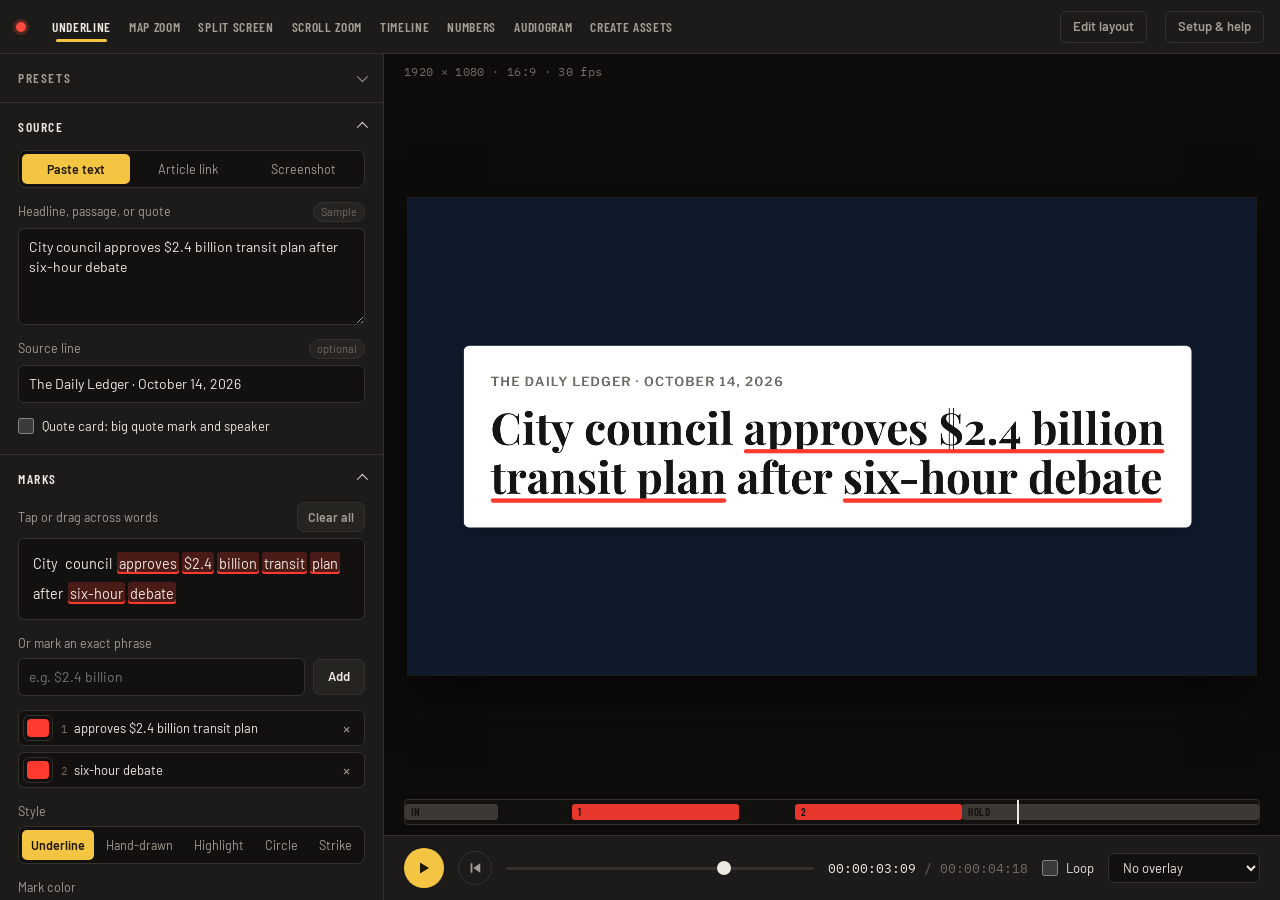
==== commit 1c958723: "Remove background: Standard, Best, and Best for people models from the app cutout_model serves the m" ====
--- a/apps/clipcut/ui/graphics/index.html
+++ b/apps/clipcut/ui/graphics/index.html
@@ -1611,11 +1611,24 @@
           <div class="field">
             <div class="btn-row">
               <button class="btn" id="th-photo-pick" type="button">Choose photo</button>
+              <button class="btn" id="th-photo-video" type="button">From a video…</button>
               <button class="btn small" id="th-photo-clear" type="button" hidden>Remove</button>
             </div>
             <span class="fname" id="th-photo-name"></span>
             <input type="file" id="th-photo-file" accept="image/*" hidden>
-            <p class="hint">Drag the preview to move the photo; scroll to zoom. You can also drop an image on the preview.</p>
+            <div class="btn-row th-photo-has" hidden>
+              <button class="btn" id="th-photo-cut" type="button" title="Take the background off the photo (an AI model on this computer: nothing is uploaded)">Remove background</button>
+            </div>
+            <div class="field th-photo-has" hidden><label class="lbl" for="th-photo-cutq">Background removal</label>
+              <select id="th-photo-cutq" title="Standard: quick, keeps everything in front. Best: finer hair and edges, but keeps only the main subject. Best for people: keeps the people. The Best models download once (973 MB each) and need a graphics card.">
+                <option value="standard">Standard (178 MB)</option>
+                <option value="best">Best (973 MB)</option>
+                <option value="people">Best for people (973 MB)</option>
+              </select>
+            </div>
+            <p class="hint cut-status" id="th-photo-cutnote" hidden></p>
+            <input type="file" id="th-video-file" accept="video/*" hidden>
+            <p class="hint">Drag the preview to move the photo; scroll to zoom. You can also drop an image on the preview, or a video to pick one of its frames.</p>
           </div>
           <div class="row2">
             <div class="field"><label class="lbl" for="th-zoom">Zoom</label>
@@ -1751,6 +1764,17 @@
             </div>
             <span class="fname" id="th-inset-name"></span>
             <input type="file" id="th-inset-file" accept="image/*" hidden>
+            <div class="btn-row th-inset-has" hidden>
+              <button class="btn" id="th-inset-cut" type="button" title="Take the background off the inset (an AI model on this computer: nothing is uploaded)">Remove background</button>
+            </div>
+            <div class="field th-inset-has" hidden><label class="lbl" for="th-inset-cutq">Background removal</label>
+              <select id="th-inset-cutq" title="Standard: quick, keeps everything in front. Best: finer hair and edges, but keeps only the main subject. Best for people: keeps the people. The Best models download once (973 MB each) and need a graphics card.">
+                <option value="standard">Standard (178 MB)</option>
+                <option value="best">Best (973 MB)</option>
+                <option value="people">Best for people (973 MB)</option>
+              </select>
+            </div>
+            <p class="hint cut-status" id="th-inset-cutnote" hidden></p>
             <p class="hint">A face, logo, or document. Drag it on the preview to place it; scroll over it to resize.</p>
           </div>
           <div class="th-inset-only group">
@@ -1965,6 +1989,25 @@
       <button class="btn" id="render-cancel">Cancel</button>
       <button class="btn" id="render-close" hidden>Done</button>
       <button class="btn primary" id="render-save" hidden>Download again</button>
+    </div>
+  </div>
+</dialog>
+
+<input type="file" id="th-model-file" accept=".onnx" hidden>
+<!-- A frame of a video, for the thumbnail's photo -->
+<dialog class="dlg" id="frame-dlg" aria-labelledby="frame-title">
+  <div class="dlg-in">
+    <h2 id="frame-title">Pick a frame</h2>
+    <div class="frame-stage"><video id="frame-video" muted playsinline preload="auto"></video></div>
+    <div class="field">
+      <label for="frame-time">Frame</label>
+      <input type="range" id="frame-time" min="0" max="1" step="0.001" value="0">
+      <div class="frame-meta"><button class="btn small" id="frame-prev" type="button" title="One frame back">◀</button><span class="mono" id="frame-at">0:00.00</span><button class="btn small" id="frame-next" type="button" title="One frame on">▶</button></div>
+    </div>
+    <p class="hint" id="frame-name"></p>
+    <div class="dlg-actions">
+      <button class="btn" id="frame-cancel" type="button">Cancel</button>
+      <button class="btn primary" id="frame-use" type="button">Use this frame</button>
     </div>
   </div>
 </dialog>
@@ -2006,6 +2049,7 @@
 <!-- App scripts: core first, then one file per tool, then app.js which wires the tabs and boots everything. -->
 <script src="libs.js"></script>
 <script src="js/core.js"></script>
+<script src="js/cutout.js"></script>
 <script src="js/platforms.js"></script>
 <script src="js/underline.js"></script>
 <script src="js/boundaries.js"></script>
--- a/apps/clipcut/ui/graphics/css/styles.css
+++ b/apps/clipcut/ui/graphics/css/styles.css
@@ -75,12 +75,13 @@
 .editing-layout .sec-tools { display: inline-flex; }
 .sec-eye::before { content: ""; width: 14px; height: 9px; border: 1.5px solid currentColor; border-radius: 50% / 60%; box-sizing: border-box; background: radial-gradient(circle, currentColor 2px, transparent 2.5px); }
 .sec-eye[aria-pressed="false"]::before { background: linear-gradient(to top right, transparent 45%, currentColor 46% 54%, transparent 55%); }
-.editing-layout .rack > .sec > summary { cursor: grab; }
-.editing-layout .tabs .tab, .editing-layout .subtab { cursor: grab; outline: 1px dashed var(--line); outline-offset: -8px; }
+.editing-layout .rack > .sec > summary { cursor: grab; touch-action: none; }
+.editing-layout .tabs .tab, .editing-layout .subtab { cursor: grab; touch-action: none; outline: 1px dashed var(--line); outline-offset: -8px; }
 .rack > .sec.lay-hidden { display: none; }
 .editing-layout .rack > .sec.lay-hidden { display: block; opacity: .45; }
 .editing-layout .rack > .sec.lay-hidden > summary { text-decoration: line-through; }
 .dragging { opacity: .4; }
+.dragging-layout, .dragging-layout * { user-select: none; -webkit-user-select: none; cursor: grabbing; }
 .rack > .sec.drop-before { box-shadow: inset 0 3px 0 var(--accent); }
 .rack > .sec.drop-after { box-shadow: inset 0 -3px 0 var(--accent); }
 .tab.drop-before, .subtab.drop-before { box-shadow: inset 3px 0 0 var(--accent); }
@@ -327,3 +328,8 @@
 @media (prefers-reduced-motion: reduce) {
   * { transition: none !important; }
 }
+
+/* Pick a frame of a video (Thumbnails) */
+.frame-stage { display: grid; place-items: center; background: #000; border-radius: 8px; overflow: hidden; aspect-ratio: 16 / 9; }
+.frame-stage video { max-width: 100%; max-height: 100%; }
+.frame-meta { display: flex; align-items: center; justify-content: center; gap: 10px; }
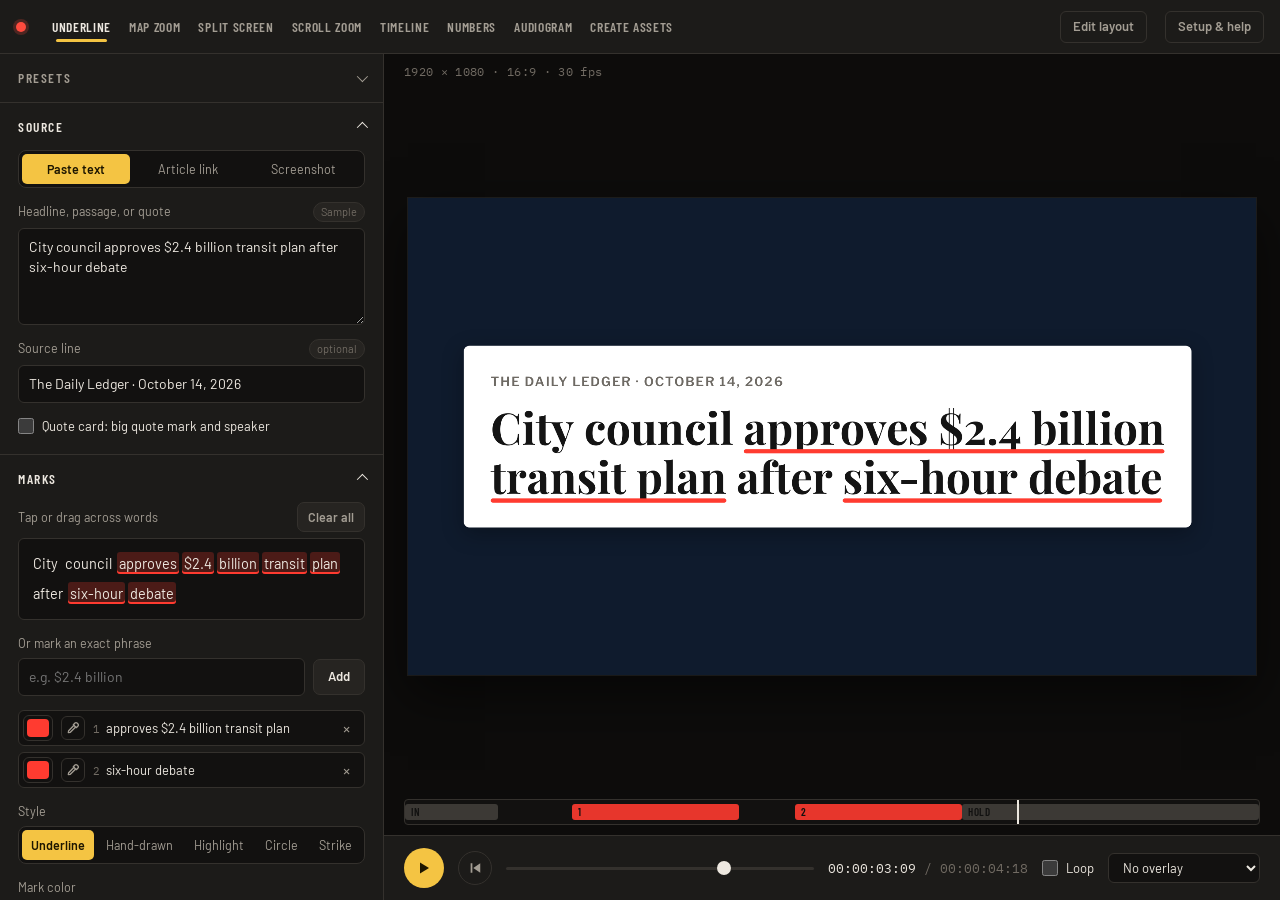
==== commit c685d388: "E26: Colour boxes get a dropper and a hex box; the tab rail scrolls WebView2's colour pop-up dropper" ====
--- a/apps/clipcut/ui/graphics/index.html
+++ b/apps/clipcut/ui/graphics/index.html
@@ -2049,6 +2049,7 @@
 <!-- App scripts: core first, then one file per tool, then app.js which wires the tabs and boots everything. -->
 <script src="libs.js"></script>
 <script src="js/core.js"></script>
+<script src="js/dropper.js"></script>
 <script src="js/cutout.js"></script>
 <script src="js/platforms.js"></script>
 <script src="js/underline.js"></script>
--- a/apps/clipcut/ui/graphics/css/styles.css
+++ b/apps/clipcut/ui/graphics/css/styles.css
@@ -145,7 +145,17 @@
 .check { display: flex; align-items: center; gap: 8px; font-size: 13px; cursor: pointer; }
 .check input { width: 16px; height: 16px; margin: 0; flex: none; accent-color: var(--accent); cursor: pointer; }
 
-.color { display: grid; grid-template-columns: 38px 1fr; gap: 8px; }
+.color { display: grid; grid-template-columns: 38px 1fr auto; gap: 8px; }
+/* the colour dropper (dropper.js) beside a colour box */
+.dropper { display: grid; place-items: center; width: 30px; height: 30px; align-self: center; padding: 0; border: 1px solid var(--line); border-radius: 6px; background: var(--well); color: var(--muted); cursor: pointer; }
+.dropper:hover { color: var(--text); border-color: var(--faint); }
+.dropper[aria-pressed="true"] { color: var(--accent); border-color: var(--accent); }
+.dropper svg { width: 16px; height: 16px; }
+.spans .dropper, .area-list .dropper { width: 24px; height: 24px; }
+.spans li:has(> .dropper) { grid-template-columns: 30px 24px minmax(0, 1fr) 28px; }
+.area-list li:has(> .dropper) { grid-template-columns: 30px 24px minmax(0, 1fr) 28px; }
+.area-list li:has(> .dropper) .d { grid-column: 3 / 5; }
+html.dropping, html.dropping * { cursor: crosshair !important; }
 .color input[type=text] { font-family: var(--mono); font-size: 12.5px; text-transform: uppercase; }
 input[type=color] { width: 38px; height: 36px; padding: 0; border: 1px solid var(--line); border-radius: 6px; background: var(--well); cursor: pointer; }
 input[type=color]::-webkit-color-swatch-wrapper { padding: 3px; }
